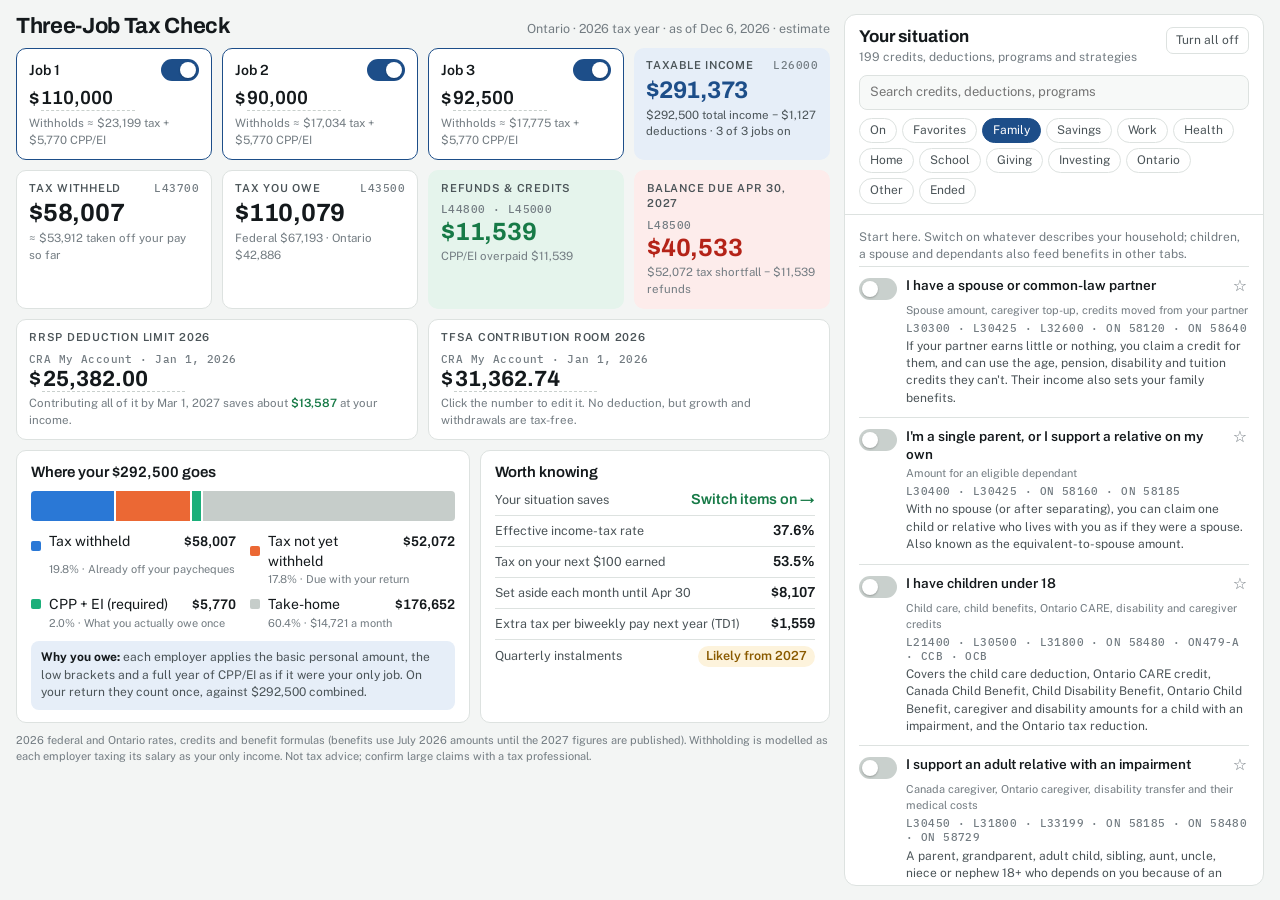
==== index.html @ d0458e24 "Add files via upload" ====
<!doctype html>
<html lang="en">
<head>
<meta charset="utf-8">
<meta name="viewport" content="width=device-width, initial-scale=1, viewport-fit=cover">
<meta name="description" content="Ontario 2026 tax estimator for people with more than one job: tax withheld, tax owed, refunds and about 200 tax-saving situations.">
<title>Three-Job Tax Check</title>
<link rel="preconnect" href="https://fonts.googleapis.com">
<link rel="preconnect" href="https://fonts.gstatic.com" crossorigin>
<link rel="stylesheet" href="https://fonts.googleapis.com/css2?family=Archivo:wght@500;600;700&family=Public+Sans:wght@400;500;600&family=IBM+Plex+Mono:wght@500&display=swap">
<style>
/* Layout: two panes on one screen — the tax console on the left, "Your situation" switches on the right (its list scrolls inside itself) */
:root{
  --bg:#f3f5f4; --surface:#ffffff; --sunk:#f7f9f8; --ink:#14191c; --ink-2:#4b5458; --ink-3:#737c82; --line:#dde2e0; --line-2:#c9d0cd;
  --accent:#1d4e89; --accent-soft:#e6eef8; --on-accent:#ffffff;
  --s1:#2a78d6; --s2:#eb6834; --s3:#1baf7a; --s4:#c6cdca;
  --due:#b42318; --due-soft:#fdeceb; --good:#177a47; --good-soft:#e5f4ec; --warn:#8a5a00; --warn-soft:#fdf3dc;
  --f-display:"Archivo","Helvetica Neue",Arial,sans-serif;
  --f-body:"Public Sans",system-ui,-apple-system,"Segoe UI",sans-serif;
  --f-mono:"IBM Plex Mono",ui-monospace,Menlo,monospace;
}
@media (prefers-color-scheme: dark){:root:not([data-theme="light"]){
  --bg:#101315; --surface:#181c1f; --sunk:#14181a; --ink:#edf1ef; --ink-2:#b3bbbe; --ink-3:#8a9397; --line:#2a3033; --line-2:#3a4145;
  --accent:#80b1ef; --accent-soft:#1a2a3d; --on-accent:#0d1a2a;
  --s1:#3987e5; --s2:#d95926; --s3:#199e70; --s4:#4b5357;
  --due:#ff8f85; --due-soft:#3a1a18; --good:#6cd39b; --good-soft:#14301f; --warn:#f0c060; --warn-soft:#352a12;
  color-scheme:dark}}
:root[data-theme="dark"]{
  --bg:#101315; --surface:#181c1f; --sunk:#14181a; --ink:#edf1ef; --ink-2:#b3bbbe; --ink-3:#8a9397; --line:#2a3033; --line-2:#3a4145;
  --accent:#80b1ef; --accent-soft:#1a2a3d; --on-accent:#0d1a2a;
  --s1:#3987e5; --s2:#d95926; --s3:#199e70; --s4:#4b5357;
  --due:#ff8f85; --due-soft:#3a1a18; --good:#6cd39b; --good-soft:#14301f; --warn:#f0c060; --warn-soft:#352a12;
  color-scheme:dark}

*{box-sizing:border-box}
html,body{height:100%}
body{margin:0;background:var(--bg);color:var(--ink);font:14px/1.45 var(--f-body);-webkit-font-smoothing:antialiased}
button,input,select{font:inherit;color:inherit}
.num{font-family:var(--f-display);font-variant-numeric:tabular-nums;letter-spacing:-.01em}
.line{font:500 10.5px/1 var(--f-mono);color:var(--ink-3);letter-spacing:.04em;white-space:nowrap}
.lbl{font-size:11px;font-weight:600;letter-spacing:.07em;text-transform:uppercase;color:var(--ink-2)}

.app{height:100%;max-width:1680px;margin:0 auto;padding:14px 16px;display:grid;grid-template-columns:minmax(0,1fr) minmax(360px,420px);gap:14px}
.dash{min-width:0;min-height:0;overflow:auto;display:flex;flex-direction:column;gap:10px;container-type:inline-size}

header{display:flex;align-items:baseline;justify-content:space-between;gap:12px;flex-wrap:wrap}
h1{font:700 22px/1.1 var(--f-display);margin:0;letter-spacing:-.015em;text-wrap:balance}
.sub{color:var(--ink-3);font-size:12.5px}

/* Jobs + total */
.jobs{display:grid;grid-template-columns:repeat(4,minmax(0,1fr));gap:10px}
.job{background:var(--surface);border:1px solid var(--line);border-radius:10px;padding:10px 12px;display:grid;grid-template-columns:1fr auto;gap:4px 8px;align-items:center;transition:opacity .15s,border-color .15s;min-width:0}
.job.on{border-color:var(--accent)}
.job:not(.on){opacity:.55}
.job .name{font-weight:600}
.sal{display:flex;align-items:center;gap:2px;font:600 19px/1 var(--f-display);font-variant-numeric:tabular-nums;min-width:0}
.sal input{background:transparent;border:0;border-bottom:1px dashed var(--line-2);width:100%;max-width:8.5ch;padding:2px 0;font:inherit;font-variant-numeric:tabular-nums}
.sal input:focus{outline:none;border-bottom-color:var(--accent)}
.job .wh{grid-column:1/-1;font-size:11.5px;color:var(--ink-3)}
.total{background:var(--accent-soft);border-radius:10px;padding:10px 12px;display:flex;flex-direction:column;gap:3px;min-width:0}
.total .top{display:flex;justify-content:space-between;gap:8px;align-items:baseline}
.total .v{font-size:24px;font-weight:700;line-height:1.1;color:var(--accent)}
.total .d{font-size:11.5px;color:var(--ink-2)}

.sw{position:relative;width:38px;height:22px;flex:none;display:inline-block}
.sw input{position:absolute;inset:0;opacity:0;margin:0;cursor:pointer;z-index:1;width:100%;height:100%}
.sw span{position:absolute;inset:0;border-radius:999px;background:var(--line-2);transition:background .15s}
.sw span::after{content:"";position:absolute;top:3px;left:3px;width:16px;height:16px;border-radius:50%;background:var(--surface);box-shadow:0 1px 2px rgba(0,0,0,.25);transition:transform .15s}
.sw input:checked+span{background:var(--accent)}
.sw input:checked+span::after{transform:translateX(16px)}
.sw input:focus-visible+span{outline:2px solid var(--accent);outline-offset:2px}

/* KPI tiles */
.kpis{display:grid;grid-template-columns:repeat(4,minmax(0,1fr));gap:10px}
.kpi{background:var(--surface);border:1px solid var(--line);border-radius:10px;padding:10px 12px;display:flex;flex-direction:column;gap:3px;min-width:0}
.kpi .top{display:flex;justify-content:space-between;gap:8px;align-items:baseline;flex-wrap:wrap}
.kpi .v{font-size:25px;font-weight:700;line-height:1.1}
.kpi .d{font-size:11.5px;color:var(--ink-3)}
.kpi .d b{color:var(--good);font-weight:600}
.kpi.due{background:var(--due-soft);border-color:transparent}
.kpi.due .v{color:var(--due)}
.kpi.ok{background:var(--good-soft);border-color:transparent}
.kpi.ok .v{color:var(--good)}

/* RRSP / TFSA room */
.rooms{display:grid;grid-template-columns:repeat(2,minmax(0,1fr));gap:10px}
.room{background:var(--surface);border:1px solid var(--line);border-radius:10px;padding:10px 12px;display:flex;flex-direction:column;gap:3px;min-width:0}
.room .top{display:flex;justify-content:space-between;gap:8px;align-items:baseline;flex-wrap:wrap}
.room .v{font-size:22px;font-weight:700;line-height:1.1}
.room .d{font-size:11.5px;color:var(--ink-3)}
.room .d b{color:var(--good);font-weight:600}
.room .d .warn{color:var(--warn);font-weight:600}
.inl{display:inline-flex;align-items:baseline;gap:1px;color:var(--ink);font-weight:600}
.inl input{width:9ch;background:transparent;border:0;border-bottom:1px dashed var(--line-2);padding:0 1px;font:inherit;font-variant-numeric:tabular-nums;color:var(--ink)}
.inl.big input{width:11ch;font-weight:700}
.inl input:focus{outline:none;border-bottom-color:var(--accent)}

/* Split bar + facts */
.bottom{display:grid;grid-template-columns:minmax(0,1.3fr) minmax(0,1fr);gap:10px}
.panel{background:var(--surface);border:1px solid var(--line);border-radius:10px;padding:12px 14px;min-width:0;display:flex;flex-direction:column;gap:10px}
.panel h2{margin:0;font:600 15px/1.2 var(--f-display)}
.bar{position:relative;display:flex;gap:2px;height:30px}
.seg{height:100%;min-width:0;transition:flex-grow .25s}
.seg:first-child{border-radius:4px 0 0 4px}.seg:last-child{border-radius:0 4px 4px 0}
.seg:only-child{border-radius:4px}
.tip{position:absolute;bottom:calc(100% + 6px);transform:translateX(-50%);background:var(--ink);color:var(--bg);font-size:12px;padding:5px 8px;border-radius:6px;white-space:nowrap;pointer-events:none;z-index:2}
.legend{display:grid;grid-template-columns:repeat(2,minmax(0,1fr));gap:6px 14px}
.lg{display:grid;grid-template-columns:10px 1fr auto;gap:1px 8px;align-items:baseline}
.lg i{width:10px;height:10px;border-radius:2px;align-self:center}
.lg b{font:600 14px var(--f-display);font-variant-numeric:tabular-nums}
.lg small{grid-column:2/-1;color:var(--ink-3);font-size:11px}
.why{margin:0;padding:8px 10px;background:var(--accent-soft);border-radius:8px;font-size:12px;color:var(--ink-2)}
.why strong{color:var(--ink)}
.facts{display:flex;flex-direction:column}
.fact{display:flex;justify-content:space-between;gap:12px;padding:6px 0;border-top:1px solid var(--line);align-items:baseline}
.fact:first-child{border-top:0;padding-top:0}
.fact span{color:var(--ink-2);font-size:12.5px}
.fact b{font:600 14.5px var(--f-display);font-variant-numeric:tabular-nums;white-space:nowrap}
.fact.hl b{color:var(--good)}
.pill{display:inline-block;font:600 11px/1 var(--f-body);padding:4px 8px;border-radius:999px;white-space:nowrap}
.pill.warn{background:var(--warn-soft);color:var(--warn)}
.pill.good{background:var(--good-soft);color:var(--good)}
.fine{color:var(--ink-3);font-size:11px;margin:0}

@container (max-width:760px){
  .jobs,.kpis{grid-template-columns:repeat(2,minmax(0,1fr))}
  .bottom,.rooms{grid-template-columns:minmax(0,1fr)}
}

/* ---------- Your situation pane ---------- */
.sv{min-width:0;min-height:0;background:var(--surface);border:1px solid var(--line);border-radius:12px;display:flex;flex-direction:column;overflow:hidden}
.sv-head{display:flex;justify-content:space-between;align-items:flex-start;gap:10px;padding:12px 14px 8px}
.sv-title h2{margin:0;font:700 17px/1.2 var(--f-display)}
.sv-sum{display:block;font-size:12px;color:var(--ink-3);margin-top:2px}
.sv-sum b{color:var(--good);font-weight:600}
.btn-ghost{background:transparent;border:1px solid var(--line);border-radius:7px;padding:4px 9px;font-size:12px;color:var(--ink-2);cursor:pointer}
.btn-ghost:hover{border-color:var(--line-2);color:var(--ink)}
.btn-ghost:focus-visible,.tab:focus-visible,.add:focus-visible,.rm:focus-visible{outline:2px solid var(--accent);outline-offset:2px}
.sv-search{padding:0 14px 8px}
.sv-search input{width:100%;background:var(--sunk);border:1px solid var(--line);border-radius:8px;padding:7px 10px;font-size:13px}
.sv-search input:focus{outline:none;border-color:var(--accent)}
.sv-tabs{display:flex;flex-wrap:wrap;gap:5px;padding:0 14px 10px;border-bottom:1px solid var(--line)}
.tab{border:1px solid var(--line);background:var(--surface);border-radius:999px;padding:3px 10px;font-size:12px;color:var(--ink-2);cursor:pointer;display:inline-flex;gap:5px;align-items:center}
.tab:hover{border-color:var(--line-2);color:var(--ink)}
.tab[aria-selected="true"]{background:var(--accent);border-color:var(--accent);color:var(--on-accent)}
.tab .c{font:600 10.5px/1 var(--f-body);background:var(--accent-soft);color:var(--accent);border-radius:999px;padding:2px 5px}
.tab[aria-selected="true"] .c{background:var(--on-accent);color:var(--accent)}
.sv-list{flex:1;min-height:0;overflow:auto;padding:4px 14px 14px;overscroll-behavior:contain}
.sv-note{font-size:12px;color:var(--ink-3);padding:10px 0 2px;margin:0}

.it{padding:10px 0;border-top:1px solid var(--line);display:flex;flex-direction:column;gap:3px}
.it:first-child{border-top:0}
.it-top{display:flex;align-items:flex-start;gap:9px}
.it-top .sw{margin-top:1px}
.it-q{flex:1;min-width:0;font-weight:600;font-size:13.5px;line-height:1.3;cursor:pointer}
.it.auto .it-q,.it.ended .it-q{cursor:default}
.badge{font:600 11.5px/1 var(--f-body);padding:4px 7px;border-radius:6px;white-space:nowrap;font-variant-numeric:tabular-nums;margin-top:1px}
.badge.save{background:var(--good-soft);color:var(--good)}
.badge.zero{background:var(--sunk);color:var(--ink-3);border:1px solid var(--line)}
.badge.cost{background:var(--due-soft);color:var(--due)}
.badge.info{background:var(--accent-soft);color:var(--accent)}
.badge.ended{background:var(--sunk);color:var(--ink-3)}
.it-meta{font-size:11px;color:var(--ink-3);padding-left:47px;display:flex;flex-wrap:wrap;gap:2px 8px}
.it-meta .cat{color:var(--accent);font-weight:600}
.it-meta .line{white-space:normal;line-height:1.35}
.it.auto .it-meta,.it.ended .it-meta,.it.auto .it-hint,.it.ended .it-hint{padding-left:0}
.it-hint{margin:0;font-size:12px;color:var(--ink-2);padding-left:47px;max-width:62ch}
.it-body{padding:6px 0 2px 47px;display:flex;flex-direction:column;gap:8px}
.it.on{background:linear-gradient(var(--accent-soft),var(--accent-soft)) left top/3px 100% no-repeat}
.fields{display:grid;grid-template-columns:repeat(2,minmax(0,1fr));gap:7px 10px}
.f{display:flex;flex-direction:column;gap:3px;min-width:0;font-size:11.5px;color:var(--ink-2)}
.f.wide,.f.chk{grid-column:1/-1}
.f input[type=text],.f select{width:100%;background:var(--sunk);border:1px solid var(--line);border-radius:6px;padding:5px 7px;font-size:13px;font-variant-numeric:tabular-nums}
.f input[type=text]:focus,.f select:focus{outline:none;border-color:var(--accent)}
.f .money{position:relative}
.f .money i{position:absolute;left:7px;top:50%;transform:translateY(-50%);font-style:normal;color:var(--ink-3);font-size:13px}
.f .money input{padding-left:17px}
.f.chk{flex-direction:row;align-items:flex-start;gap:7px;font-size:12px;color:var(--ink)}
.f.chk input{margin:2px 0 0;accent-color:var(--accent)}
.rowbox{border:1px solid var(--line);border-radius:8px;padding:8px 10px;display:flex;flex-direction:column;gap:7px;background:var(--sunk)}
.rowbox .rh{display:flex;justify-content:space-between;align-items:center;font-size:11.5px;font-weight:600;color:var(--ink-2)}
.rowbox .f input[type=text],.rowbox .f select{background:var(--surface)}
.rm{background:none;border:0;color:var(--ink-3);cursor:pointer;font-size:12px;padding:2px 4px;border-radius:4px}
.rm:hover{color:var(--due)}
.add{align-self:flex-start;background:none;border:1px dashed var(--line-2);border-radius:7px;padding:4px 10px;font-size:12px;color:var(--accent);cursor:pointer}
.says{margin:0;padding:0;list-style:none;display:flex;flex-direction:column;gap:3px}
.says li{font-size:12px;color:var(--ink-2);padding-left:12px;position:relative}
.says li::before{content:"";position:absolute;left:2px;top:.6em;width:4px;height:4px;border-radius:50%;background:var(--ink-3)}
.f.note{gap:4px}
.f.note textarea{width:100%;min-height:52px;resize:vertical;background:var(--surface);border:1px solid var(--line);border-radius:6px;padding:6px 8px;font:13px/1.4 var(--f-body);color:var(--ink)}
.f.note textarea:focus{outline:none;border-color:var(--accent)}
.f.note textarea::placeholder{color:var(--ink-3)}
.star{background:none;border:0;cursor:pointer;font-size:16px;line-height:1;color:var(--ink-3);padding:1px 2px;border-radius:4px;flex:none}
.star:hover{color:var(--warn)}
.star[aria-pressed="true"]{color:var(--warn)}
.star:focus-visible{outline:2px solid var(--accent);outline-offset:1px}
.has-note{color:var(--warn);font-weight:600}
.tiptext{margin:0;font-size:12.5px;color:var(--ink);background:var(--accent-soft);border-radius:8px;padding:8px 10px}

@media (max-width:1080px){
  html,body{height:auto}
  .app{height:auto;grid-template-columns:minmax(0,1fr)}
  .dash{overflow:visible}
  .sv-list{overflow:visible}
}
@media (max-width:560px){
  .app{padding:12px 16px}
  .jobs,.kpis{grid-template-columns:minmax(0,1fr)}
  .legend,.fields{grid-template-columns:minmax(0,1fr)}
  .kpi .v{font-size:22px}
  .it-meta,.it-hint,.it-body{padding-left:0}
}
@media (prefers-reduced-motion:reduce){*{transition:none!important}}

</style>
<style>[hidden]{display:none!important}</style>
</head>
<body>


<div class="app">
  <main class="dash" id="dash">
    <header>
      <h1>Three-Job Tax Check</h1>
      <div class="sub">Ontario · 2026 tax year · <span id="asof"></span> · estimate</div>
    </header>

    <section class="jobs" id="jobs" aria-label="Jobs"></section>

    <section class="kpis">
      <div class="kpi">
        <div class="top"><span class="lbl">Tax withheld</span><span class="line">L43700</span></div>
        <div class="v num" id="kWith"></div>
        <div class="d" id="kWithD"></div>
      </div>
      <div class="kpi">
        <div class="top"><span class="lbl">Tax you owe</span><span class="line">L43500</span></div>
        <div class="v num" id="kOwe"></div>
        <div class="d" id="kOweD"></div>
      </div>
      <div class="kpi" id="kRefBox">
        <div class="top"><span class="lbl">Refunds &amp; credits</span><span class="line">L44800 · L45000</span></div>
        <div class="v num" id="kRef"></div>
        <div class="d" id="kRefD"></div>
      </div>
      <div class="kpi due" id="kDueBox">
        <div class="top"><span class="lbl" id="kDueL">Balance due Apr 30, 2027</span><span class="line">L48500</span></div>
        <div class="v num" id="kDue"></div>
        <div class="d" id="kDueD"></div>
      </div>
    </section>

    <section class="rooms" aria-label="Registered account room">
      <div class="room">
        <div class="top"><span class="lbl">RRSP deduction limit 2026</span><span class="line">CRA My Account · Jan 1, 2026</span></div>
        <div class="v num"><span class="inl big">$<input id="rrspRoom" inputmode="decimal" aria-label="RRSP deduction limit for 2026" title="Click to edit"></span></div>
        <div class="d" id="rrspSave"></div>
      </div>
      <div class="room">
        <div class="top"><span class="lbl">TFSA contribution room 2026</span><span class="line">CRA My Account · Jan 1, 2026</span></div>
        <div class="v num"><span class="inl big">$<input id="tfsaRoom" inputmode="decimal" aria-label="TFSA contribution room for 2026" title="Click to edit"></span></div>
        <div class="d">Click the number to edit it. No deduction, but growth and withdrawals are tax-free.</div>
      </div>
    </section>

    <section class="bottom">
      <div class="panel">
        <h2 id="barTitle"></h2>
        <div class="bar" id="bar" role="img"></div>
        <div class="legend" id="legend"></div>
        <p class="why" id="why"></p>
      </div>
      <div class="panel">
        <h2>Worth knowing</h2>
        <div class="facts" id="facts"></div>
      </div>
    </section>

    <p class="fine">2026 federal and Ontario rates, credits and benefit formulas (benefits use July 2026 amounts until the 2027 figures are published). Withholding is modelled as each employer taxing its salary as your only income. Not tax advice; confirm large claims with a tax professional.</p>
  </main>

  <aside class="sv" aria-label="Your situation">
    <div class="sv-head">
      <div class="sv-title">
        <h2>Your situation</h2>
        <span class="sv-sum" id="svSum"></span>
      </div>
      <button type="button" class="btn-ghost" id="svReset" title="Switches every option off. Your entries, notes and favorites are kept.">Turn all off</button>
    </div>
    <div class="sv-search">
      <input type="search" id="svSearch" placeholder="Search credits, deductions, programs" aria-label="Search tax savers" autocomplete="off">
    </div>
    <nav class="sv-tabs" id="svTabs" role="tablist" aria-label="Categories"></nav>
    <div class="sv-list" id="svList"></div>
  </aside>
</div>

<script>
// ===== 2026 federal + Ontario personal tax engine =====
// Pure functions, no DOM. Items (see items/*.js) plug in through five phases:
//   prof(v,C,X) household facts (always runs)   inc(v,C,X) extra income (always runs)
//   ded(v,C,X)  deductions                        cr(v,C,X)  credits, benefits (needs X.ni)
//   post(v,C,X) anything that needs final credit totals (X.R)
// When an item is "skipped" (to measure its saving), only prof and inc run for it.

const P = {
  fed: {
    b: [[58523, .14], [117045, .205], [181440, .26], [258482, .29], [Infinity, .33]],
    rate: .14, bpaMax: 16452, bpaMin: 14829, bpaLo: 181440, bpaHi: 258482, cea: 1501,
    medCap: 2890, topThr: 258482, topupThr: 8193.22,
    caregiverTopup: 2740, caregiverMax: 8773, caregiverBase: 29374,
    disability: 10341, disSupp: 6032, disSuppThr: 3533,
    age: 9208, ageThr: 46432, pension: 2000, adoption: 19972, tuitionTransfer: 5000
  },
  on: {
    b: [[53891, .0505], [107785, .0915], [150000, .1116], [220000, .1216], [Infinity, .1316]],
    rate: .0505, bpa: 12989, s1: 5818, s2: 7446, medCap: 2940, otherDepMedCap: 15846,
    spouseBase: 12132, spouseMax: 11029, caregiverBase: 27066, caregiverMax: 6122,
    disability: 10494, disSupp: 6121, disSuppThr: 3585,
    age: 6342, ageThr: 47210, pension: 1796, adoption: 15846,
    redBasic: 300, redDep: 554, liftMax: 875, liftRate: .0505, liftInd: 32500, liftFam: 65000
  },
  cpp: { ympe: 74600, yampe: 85000, ex: 3500, r: .0595, r2: .04 },
  ei: { mie: 68900, r: .0163 },
  div: { eligGross: 1.38, nonGross: 1.15, fedElig: .150198, fedNon: .090301, onElig: .10, onNon: .029863 }
};

const ITEMS = [];
const SKIPPED = [];   // [researchId, reason] for research items folded into another item
const CATS = ["family", "savings", "work", "health", "home", "learning", "giving", "investing", "ontario", "other", "ended"];

const pos = x => x > 0 ? x : 0;
const clamp = (x, lo, hi) => Math.min(hi, Math.max(lo, x));
const num = x => { const n = +x; return isFinite(n) ? n : 0; };
const fmt = n => (n < 0 ? "−" : "") + "$" + Math.round(Math.abs(n)).toLocaleString("en-CA");

function brk(x, b) { let t = 0, p = 0; for (const [c, r] of b) { if (x <= p) break; t += (Math.min(x, c) - p) * r; p = c; } return t; }
function rateAt(x, b) { for (const [c, r] of b) if (x < c) return r; return b[b.length - 1][1]; }
P.fedBpa = ni => ni <= P.fed.bpaLo ? P.fed.bpaMax : ni >= P.fed.bpaHi ? P.fed.bpaMin
  : P.fed.bpaMax - (P.fed.bpaMax - P.fed.bpaMin) * (ni - P.fed.bpaLo) / (P.fed.bpaHi - P.fed.bpaLo);

// Employee CPP / CPP2 / EI on one employment income
function contrib(i) {
  const base = Math.min(pos(i - P.cpp.ex), P.cpp.ympe - P.cpp.ex);
  const cpp = base * P.cpp.r, cpp2 = pos(Math.min(i, P.cpp.yampe) - P.cpp.ympe) * P.cpp.r2, ei = Math.min(pos(i), P.ei.mie) * P.ei.r;
  return { cppBase: base * .0495, cppEnh: base * .01, cpp, cpp2, ei, total: cpp + cpp2 + ei };
}

function ohp(x) {
  if (x <= 20000) return 0; if (x <= 36000) return Math.min(300, .06 * (x - 20000));
  if (x <= 48000) return Math.min(450, 300 + .06 * (x - 36000));
  if (x <= 72000) return Math.min(600, 450 + .25 * (x - 48000));
  if (x <= 200000) return Math.min(750, 600 + .25 * (x - 72000));
  return Math.min(900, 750 + .25 * (x - 200000));
}
function polFed(c) { c = pos(c); return Math.min(650, .75 * Math.min(c, 400) + .5 * Math.min(pos(c - 400), 350) + Math.min(pos(c - 750), 525) / 3); }
function polOn(c) { c = pos(c); return Math.min(1698.08, .75 * Math.min(c, 509.42) + .5 * Math.min(pos(c - 509.42), 1188.66) + .3333 * Math.min(pos(c - 1698.08), 2165.25)); }

function newClaims() {
  return {
    income: 0, earnedExtra: 0, eligDiv: 0, nonEligDiv: 0, tcg: 0,   // extra income (tcg = taxable half of gains)
    ded: 0, dedTI: 0, capLoss: 0,                                    // deductions
    fed: 0, on: 0,                                                   // credit AMOUNTS (x14% / x5.05%)
    fedMed: 0, onMed: 0, fedMedOther: 0, onMedOther: 0,              // medical (engine applies threshold to fedMed/onMed)
    gifts: 0, giftsFull: 0, fedPol: 0, onPol: 0,                     // donations, political contributions
    fedCr: 0, onCr: 0, onCrPost: 0,                                  // direct non-refundable credit dollars
    fedRef: 0, onRef: 0, ben: 0,                                     // refundable credits, benefits (dollars)
    redDeps: 0, childCare: 0, disSupports: 0, workDed: 0             // shared facts other items read
  };
}

// Tax for a person with only employment income and no claims (spouse comparisons, withholding)
function simpleTax(emp) { return compute(emp, [], null).total; }
// Combined marginal rate on the next dollar of taxable income (bracket rates, Ontario surtax tiers)
function margAt(ti, credits) {
  const c = contrib(ti);
  const basicOn = brk(ti, P.on.b) - P.on.rate * (credits != null ? credits : P.on.bpa + c.cppBase + c.ei);
  const m = basicOn > P.on.s2 ? 1.56 : basicOn > P.on.s1 ? 1.2 : 1;
  return rateAt(ti, P.fed.b) + rateAt(ti, P.on.b) * m;
}

/**
 * emp: employment income; list: [{def, v}] active items (auto items included);
 * skip: null | id | (id => boolean) — claims of skipped items are left out.
 */
function compute(emp, list, skip) {
  const skipped = typeof skip === "function" ? skip : (id => id === skip);
  const X = { emp, hh: { spouse: null, kids: [], deps: [], single: false }, says: {}, cur: null, P };
  X.say = t => { (X.says[X.cur] = X.says[X.cur] || []).push(t); };
  const C = newClaims();
  const run = (ph, all) => { for (const a of list) { const f = a.def[ph]; if (!f || (!all && skipped(a.def.id))) continue; X.cur = a.def.id; f(a.v, C, X); } X.cur = null; };

  const c = contrib(emp);
  X.cppEi = c;
  run("prof", true);
  run("inc", true);
  X.earned = emp + C.earnedExtra;
  X.preNI = pos(emp + C.income + C.eligDiv * P.div.eligGross + C.nonEligDiv * P.div.nonGross + C.tcg - c.cppEnh - c.cpp2);
  run("ded", false);

  const grossDiv = C.eligDiv * P.div.eligGross + C.nonEligDiv * P.div.nonGross;
  const totalInc = emp + C.income + grossDiv + C.tcg;
  const ni = pos(totalInc - c.cppEnh - c.cpp2 - C.ded);
  const capLoss = Math.min(C.capLoss, C.tcg);
  const ti = pos(ni - C.dedTI - capLoss);
  const spouseNI = X.hh.spouse ? num(X.hh.spouse.ni) + num(X.hh.spouse.niAdj) : 0;
  Object.assign(X, { totalInc, ni, ti, spouseNI, afni: ni + spouseNI, marg: margAt(ti) });
  run("cr", false);

  // ---- Federal (T1 / Schedule 1) ----
  const bpa = P.fedBpa(ni);
  const fedMedNet = pos(C.fedMed - Math.min(P.fed.medCap, .03 * ni)) + C.fedMedOther;
  const amt33500 = bpa + c.cppBase + c.ei + Math.min(P.fed.cea, emp) + C.fed + fedMedNet;
  const cr33800 = P.fed.rate * amt33500;
  const gifts = Math.min(C.gifts, .75 * ni) + C.giftsFull;
  const g1 = Math.min(gifts, 200), rest = gifts - g1, top = Math.min(rest, pos(ti - P.fed.topThr));
  const donFed = .14 * g1 + .33 * top + .29 * (rest - top);
  const topup = pos(cr33800 + .14 * g1 - P.fed.topupThr) / 14;
  const basicFed = brk(ti, P.fed.b);
  const divFed = C.eligDiv * P.div.eligGross * P.div.fedElig + C.nonEligDiv * P.div.nonGross * P.div.fedNon;
  const fedA = pos(basicFed - cr33800 - donFed - topup - divFed - C.fedCr);
  const fedPolCr = Math.min(fedA, polFed(C.fedPol));
  const fedTax = fedA - fedPolCr;

  // ---- Ontario (ON428) ----
  const onMedNet = pos(C.onMed - Math.min(P.on.medCap, .03 * ni)) + C.onMedOther;
  const onAmt = P.on.bpa + c.cppBase + c.ei + C.on + onMedNet;
  const donOn = .0505 * g1 + .1116 * rest;
  const basicOn = pos(brk(ti, P.on.b) - P.on.rate * onAmt - donOn - C.onCr);
  const surtax = .2 * pos(basicOn - P.on.s1) + .36 * pos(basicOn - P.on.s2);
  const divOn = C.eligDiv * P.div.eligGross * P.div.onElig + C.nonEligDiv * P.div.nonGross * P.div.onNon;
  const l73 = pos(basicOn + surtax - divOn);
  const redTotal = P.on.redBasic + P.on.redDep * C.redDeps;
  const onRed = Math.min(l73, pos(2 * redTotal - l73));
  const afterRed = pos(l73 - onRed - C.onCrPost);
  const liftFull = pos(Math.min(P.on.liftMax, P.on.liftRate * emp) - .05 * Math.max(0, ni - P.on.liftInd, X.afni - P.on.liftFam));
  const lift = Math.min(afterRed, liftFull);
  const onHP = ohp(ti);
  const onTax = afterRed - lift + onHP;

  const R = {
    emp, totalInc, ni, ti, bpa, fedTax, onTax, total: fedTax + onTax, basicFed, basicOn, surtax, onHP, onRed, lift, topup,
    donFed, donOn, fedMedNet, onMedNet, fedPolCr, gifts, cppEi: c, afni: X.afni,
    cash: emp + C.income + C.eligDiv + C.nonEligDiv + 2 * C.tcg
  };
  X.R = R; X.C = C;
  run("post", false);
  R.ref = C.fedRef + C.onRef; R.ben = C.ben;
  R.net = R.total - R.ref - R.ben;
  R.says = X.says; R.hh = X.hh; R.C = C;
  return R;
}

if (typeof module !== "undefined") module.exports = { ITEMS, SKIPPED, CATS, P, pos, clamp, num, fmt, brk, rateAt, contrib, ohp, polFed, polOn, compute, simpleTax, margAt, newClaims };

// ---- items/core.js ----
// Core household items: family, medical, disability, retirement savings, giving, and automatic credits.
// Reference implementation for the item API (see API.md).

ITEMS.push(
// ---------------- FAMILY ----------------
{
  id: "spouse", cat: "family", kind: "calc",
  q: "I have a spouse or common-law partner",
  name: "Spouse amount, caregiver top-up, credits moved from your partner",
  lines: "L30300 · L30425 · L32600 · ON 58120 · ON 58640",
  hint: "If your partner earns little or nothing, you claim a credit for them, and can use the age, pension, disability and tuition credits they can't. Their income also sets your family benefits.",
  tags: "married sole breadwinner husband wife partner common-law caregiver transfer schedule 2",
  fields: [
    { k: "ni", label: "Partner's 2026 net income", type: "money", def: 0 },
    { k: "infirm", label: "Partner depends on me because of an impairment", type: "bool", def: false },
    { k: "dtc", label: "Partner is approved for the disability tax credit", type: "bool", def: false },
    { k: "age65", label: "Partner is 65 or older", type: "bool", def: false },
    { k: "pension", label: "Partner's eligible pension income", type: "money", def: 0, show: v => v.age65 },
    { k: "tuition", label: "Partner's 2026 tuition they can't use", type: "money", def: 0 },
    { k: "sep", label: "We separated in 2026", type: "bool", def: false }
  ],
  prof(v, C, X) { X.hh.spouse = { ni: num(v.ni), niAdj: 0, infirm: !!v.infirm, dtc: !!v.dtc, age65: !!v.age65 }; },
  cr(v, C, X) {
    const sni = X.spouseNI;
    const a303 = pos(P.fedBpa(X.ni) + (v.infirm ? P.fed.caregiverTopup : 0) - sni);
    const a30425 = v.infirm ? pos(Math.min(P.fed.caregiverMax, P.fed.caregiverBase - sni) - a303) : 0;
    const aOn = pos(Math.min(P.on.spouseMax, P.on.spouseBase - sni));
    // Schedule 2 / ON(S2): partner's unused credits. Assumes their own income, other than pension
    // (and pension split to them), is employment income for CPP, EI and the Canada employment amount.
    const sEmp = pos(num(v.ni) - (v.age65 ? num(v.pension) : 0));
    const sc = contrib(sEmp);
    let tF = 0, tO = 0;
    if (v.age65) { tF += pos(P.fed.age - .15 * pos(sni - P.fed.ageThr)); tO += pos(P.on.age - .15 * pos(sni - P.on.ageThr)); }
    if (v.age65 && num(v.pension)) { tF += Math.min(P.fed.pension, num(v.pension)); tO += Math.min(P.on.pension, num(v.pension)); }
    if (v.dtc) { tF += P.fed.disability; tO += P.on.disability; }
    tF += Math.min(P.fed.tuitionTransfer, num(v.tuition));
    const testF = sni <= 58523 ? sni : brk(sni, P.fed.b) / .14;
    const usedF = pos(testF - (P.fedBpa(sni) + sc.cppBase + sc.ei + Math.min(P.fed.cea, sEmp)));
    const testO = sni <= 53891 ? sni : brk(sni, P.on.b) / .0505;
    const usedO = pos(testO - (P.on.bpa + sc.cppBase + sc.ei));
    const t326 = pos(tF - usedF), t586 = pos(tO - usedO);
    C.fed += a303 + a30425 + t326; C.on += aOn + t586;
    if (v.dtc && t586 > 0 && X.ni >= sni) C.redDeps += 1;
    X.say(`Spouse amount: ${fmt(a303 + a30425)} federal, ${fmt(aOn)} Ontario`);
    if (t326 || t586) X.say(`Credits moved from your partner: ${fmt(t326)} federal, ${fmt(t586)} Ontario`);
    if (!a303 && !aOn) X.say("Your partner's income is too high for the spouse amount. It still counts for family benefits.");
    if (v.sep) X.say("In the year you separate, claim either this or the spousal support deduction, not both.");
  }
},
{
  id: "eligible_dependant", cat: "family", kind: "calc",
  q: "I'm a single parent, or I support a relative on my own",
  name: "Amount for an eligible dependant",
  lines: "L30400 · L30425 · ON 58160 · ON 58185",
  hint: "With no spouse (or after separating), you can claim one child or relative who lives with you as if they were a spouse. Also known as the equivalent-to-spouse amount.",
  tags: "single parent divorced separated widowed equivalent to spouse dependant",
  fields: [
    { k: "ni", label: "Dependant's 2026 net income", type: "money", def: 0 },
    { k: "who", label: "Who is it?", type: "select", def: "child", opts: [["child", "My child under 18"], ["parent", "My parent or grandparent"], ["adult", "Adult child, sibling or other relative 18+"]] },
    { k: "infirm", label: "They depend on me because of an impairment", type: "bool", def: false },
    { k: "support", label: "I have to pay child support for this child", type: "bool", def: false }
  ],
  prof(v, C, X) { if (!X.hh.spouse) X.hh.single = true; },
  cr(v, C, X) {
    if (X.hh.spouse) return X.say("Not available while you claim a spouse or partner.");
    if (v.support) return X.say("Not available for a child you have to pay support for, unless both parents pay support and agree who claims.");
    // A parent or grandparent qualifies at any age; any other relative 18+ only with an impairment.
    if (v.who === "adult" && !v.infirm) return X.say("An adult child, sibling or other relative 18 or older qualifies only if they depend on you because of an impairment.");
    const dni = num(v.ni), adultInfirm = v.infirm && v.who !== "child";
    const a304 = pos(P.fedBpa(X.ni) + (adultInfirm ? P.fed.caregiverTopup : 0) - dni);
    const a30425 = adultInfirm ? pos(Math.min(P.fed.caregiverMax, P.fed.caregiverBase - dni) - a304) : 0;
    const aOn = pos(Math.min(P.on.spouseMax, P.on.spouseBase - dni));
    const cgOn = adultInfirm ? pos(Math.min(P.on.caregiverMax, P.on.caregiverBase - dni) - aOn) : 0;
    C.fed += a304 + a30425; C.on += aOn + cgOn;
    if (v.infirm) C.redDeps += 1;
    X.say(`Claimed: ${fmt(a304 + a30425)} federal, ${fmt(aOn + cgOn)} Ontario`);
    if (v.infirm && v.who === "child") X.say("For your own child under 18 with an impairment, the extra caregiver amount is claimed under Children.");
  }
},
{
  id: "children", cat: "family", kind: "calc",
  q: "I have children under 18",
  name: "Child care, child benefits, Ontario CARE, disability and caregiver credits",
  lines: "L21400 · L30500 · L31800 · ON 58480 · ON479-A · CCB · OCB",
  hint: "Covers the child care deduction, Ontario CARE credit, Canada Child Benefit, Child Disability Benefit, Ontario Child Benefit, caregiver and disability amounts for a child with an impairment, and the Ontario tax reduction.",
  tags: "kids daycare nanny camp ccb canada child benefit ontario child benefit ocb care credit cdb caregiver infirm child t778",
  rows: { label: "Child", add: "Add a child", max: 10, fields: [
    { k: "age", label: "Age on Dec 31, 2026", type: "int", def: 4, min: 0, max: 17 },
    { k: "care", label: "Child care paid in 2026 (daycare, nanny, day camps)", type: "money", def: 0 },
    { k: "dtc", label: "Approved for the disability tax credit", type: "bool", def: false }
  ] },
  fields: [
    { k: "shared", label: "Shared custody (about 50/50)", type: "bool", def: false },
    { k: "weeks", label: "Weeks my lower-income partner was in full-time school, hospital or couldn't care for the kids", type: "int", def: 0, min: 0, max: 52, show: (v, R) => !!(R && R.hh && R.hh.spouse) }
  ],
  prof(v, C, X) { X.hh.kids = (v.rows || []).map(r => ({ age: clamp(num(r.age), 0, 17), care: num(r.care), dtc: !!r.dtc })); X.hh.shared = !!v.shared; },
  ded(v, C, X) {
    const kids = X.hh.kids;
    const limit = kids.reduce((s, k) => s + (k.dtc ? 11000 : k.age <= 6 ? 8000 : k.age <= 16 ? 5000 : 0), 0);
    const paid = kids.reduce((s, k) => s + k.care, 0);
    if (!paid) return;
    const line7 = Math.min(limit, paid, 2 / 3 * X.earned);
    let d = line7;
    const sp = X.hh.spouse;
    if (sp && num(sp.ni) + num(sp.niAdj) < X.preNI) {
      d = Math.min(line7, limit * .025 * clamp(num(v.weeks), 0, 52));
      if (line7 > d) X.say(`Your partner has the lower income, so they claim ${fmt(line7 - d)} of child care on their return.`);
    }
    C.ded += d; C.childCare += d;
    if (d) X.say(`Child care deduction: ${fmt(d)} (limit ${fmt(limit)})`);
  },
  cr(v, C, X) {
    const kids = X.hh.kids, n = kids.length;
    if (!n) return;
    const higher = !X.hh.spouse || X.ni >= X.spouseNI;
    let fedA = 0, onA = 0, imp = 0;
    for (const k of kids) if (k.dtc) {
      imp++;
      fedA += P.fed.caregiverTopup + P.fed.disability + pos(P.fed.disSupp - pos(k.care - P.fed.disSuppThr));
      onA += P.on.disability + pos(P.on.disSupp - pos(k.care - P.on.disSuppThr));
    }
    C.fed += fedA; C.on += onA;
    if (higher) C.redDeps += n + imp;
    if (imp) X.say(`Caregiver and disability amounts for ${imp} child${imp > 1 ? "ren" : ""}: ${fmt(fedA)} federal, ${fmt(onA)} Ontario`);
    // Ontario CARE (refundable): rate on family adjusted income, applied to your line 21400
    if (C.childCare) {
      const fai = X.ni + C.childCare + X.spouseNI;
      const rate = fai <= 20000 ? .75 : fai <= 40000 ? .75 - .02 * Math.ceil((fai - 20000) / 2500)
        : fai <= 60000 ? .59 - .02 * Math.ceil((fai - 40000) / 5000) : fai <= 150000 ? Math.max(.01, .51 - .02 * Math.ceil((fai - 60000) / 3600)) : 0;
      const care = rate * C.childCare;
      C.onRef += care;
      X.say(care ? `Ontario CARE credit: ${fmt(care)}` : "Ontario CARE credit: $0 (family income over $150,000)");
    }
    // Benefits paid July 2027 to June 2028 from 2026 family net income; ages taken one year on
    const A = X.afni, elig = kids.filter(k => k.age + 1 < 18), m = elig.length;
    if (!m) return;
    const n6 = elig.filter(k => k.age + 1 < 6).length, i = Math.min(m, 4) - 1;
    const r1 = [.07, .135, .19, .23][i], b2 = [3123, 6022, 8476, 10260][i], r2 = [.032, .057, .08, .095][i];
    const red = A <= 38237 ? 0 : A <= 82847 ? r1 * (A - 38237) : b2 + r2 * (A - 82847);
    const share = v.shared ? .5 : 1;
    const ccb = pos(8157 * n6 + 6883 * (m - n6) - red) * share;
    const nd = elig.filter(k => k.dtc).length;
    const cdb = nd ? pos(3480 * nd - (nd > 1 ? .057 : .032) * pos(A - 82847)) * share : 0;
    const ocb = pos(1760 * m - .08 * pos(A - 26865)) * share;
    C.ben += ccb + cdb + ocb;
    X.say(`Canada Child Benefit ${fmt(ccb)}${nd ? ", Child Disability Benefit " + fmt(cdb) : ""}, Ontario Child Benefit ${fmt(ocb)} a year, paid July 2027 to June 2028`);
  }
},
{
  id: "adult_dependants", cat: "family", kind: "calc",
  q: "I support an adult relative with an impairment",
  name: "Canada caregiver, Ontario caregiver, disability transfer and their medical costs",
  lines: "L30450 · L31800 · L33199 · ON 58185 · ON 58480 · ON 58729",
  hint: "A parent, grandparent, adult child, sibling, aunt, uncle, niece or nephew 18+ who depends on you because of an impairment. Don't add someone you already claim as your eligible dependant. A parent without an impairment no longer qualifies.",
  tags: "elderly parent grandparent caregiver infirm dependant disabled adult child",
  rows: { label: "Dependant", add: "Add a dependant", max: 6, fields: [
    { k: "ni", label: "Their 2026 net income", type: "money", def: 12000 },
    { k: "dtc", label: "Approved for the disability tax credit", type: "bool", def: false },
    { k: "med", label: "Medical expenses I paid for them", type: "money", def: 0 },
    { k: "share", label: "My share of the claim (%)", type: "pct", def: 100 }
  ] },
  cr(v, C, X) {
    let f1 = 0, o1 = 0, n = 0;
    for (const r of v.rows || []) {
      const dni = num(r.ni), sh = clamp(num(r.share), 0, 100) / 100;
      const cg = Math.min(P.fed.caregiverMax, pos(P.fed.caregiverBase - dni)) * sh;
      const cgOn = Math.min(P.on.caregiverMax, pos(P.on.caregiverBase - dni)) * sh;
      let dF = 0, dO = 0;
      if (r.dtc) {
        dF = Math.min(P.fed.disability, pos(P.fed.disability + P.fed.bpaMax - dni)) * sh;
        dO = Math.min(P.on.disability, pos(P.on.disability + P.on.bpa - dni)) * sh;
      }
      C.fed += cg + dF; C.on += cgOn + dO; f1 += cg + dF; o1 += cgOn + dO;
      if (cgOn > 0 || dO > 0) n++;   // Ontario tax reduction counts dependants claimed on 58185 or 58480
      const med = num(r.med);
      if (med) { C.fedMedOther += pos(med - Math.min(P.fed.medCap, .03 * dni)); C.onMedOther += Math.min(P.on.otherDepMedCap, pos(med - Math.min(P.on.medCap, .03 * dni))); }
    }
    if (!X.hh.spouse || X.ni >= X.spouseNI) C.redDeps += n;
    X.say(`Caregiver and disability amounts: ${fmt(f1)} federal, ${fmt(o1)} Ontario`);
  }
},
{
  id: "adoption", cat: "family", kind: "calc",
  q: "I adopted a child (adoption finalized in 2026)",
  name: "Adoption expenses", lines: "L31300 · ON 58330",
  hint: "Agency, legal, travel and immigration costs for adopting a child under 18. Adoptive parents share one maximum per child: $19,972 federal, $15,846 Ontario.",
  tags: "adopt adoption",
  fields: [
    { k: "exp", label: "Eligible adoption expenses", type: "money", def: 20000 },
    { k: "reimb", label: "Reimbursements or grants", type: "money", def: 0 },
    { k: "share", label: "My share (%)", type: "pct", def: 100 }
  ],
  cr(v, C, X) {
    const e = pos(num(v.exp) - num(v.reimb)), sh = clamp(num(v.share), 0, 100) / 100;
    C.fed += Math.min(P.fed.adoption, e) * sh; C.on += Math.min(P.on.adoption, e) * sh;
  }
},
{
  id: "support_paid", cat: "family", kind: "calc",
  q: "I pay spousal support to a former partner",
  name: "Support payments deduction", lines: "L21999 · L22000",
  hint: "Periodic spousal support under a written agreement or court order is deductible. Child support under agreements made after April 1997 is not. Payments count toward child support first.",
  tags: "divorce separation alimony spousal support child support",
  fields: [
    { k: "total", label: "Total support paid in 2026", type: "money", def: 24000 },
    { k: "child", label: "Part that is child support", type: "money", def: 0 }
  ],
  ded(v, C, X) { const d = pos(num(v.total) - num(v.child)); C.ded += d; X.say(`Deductible spousal support: ${fmt(d)}`); }
},
{
  id: "support_legal", cat: "family", kind: "calc",
  q: "I paid legal fees to get or enforce support I receive",
  name: "Legal fees for support (recipient)", lines: "L23200",
  hint: "Fees to collect late support, establish support, or increase it are deductible for the person receiving support. The payer's legal fees are not.",
  tags: "legal fees lawyer support enforcement",
  fields: [
    { k: "fees", label: "Legal fees paid", type: "money", def: 5000 },
    { k: "reimb", label: "Amounts awarded back to me", type: "money", def: 0 }
  ],
  ded(v, C, X) { C.ded += pos(num(v.fees) - num(v.reimb)); }
},
{
  id: "tuition_from_child", cat: "family", kind: "calc",
  q: "My child or grandchild in college or university can transfer tuition to me",
  name: "Tuition transferred from a student", lines: "L32400",
  hint: "A student can transfer up to $5,000 of this year's tuition they don't need to a parent or grandparent. Carried-forward amounts can't be transferred. Federal only.",
  tags: "tuition transfer student university college t2202 schedule 11",
  rows: { label: "Student", add: "Add a student", max: 6, fields: [
    { k: "tuition", label: "Student's 2026 tuition (T2202)", type: "money", def: 8000 },
    { k: "ti", label: "Student's 2026 taxable income", type: "money", def: 6000 },
    { k: "cf", label: "Tuition they carried forward from earlier years", type: "money", def: 0 }
  ] },
  cr(v, C, X) {
    let tot = 0;
    for (const r of v.rows || []) {
      const ti = num(r.ti), sc = contrib(ti);
      // Schedule 11: taxable income, or federal tax / 14% once it passes the first bracket ($58,523)
      const test = ti <= P.fed.b[0][0] ? ti : brk(ti, P.fed.b) / P.fed.rate;
      const room = pos(test - (P.fedBpa(ti) + sc.cppBase + sc.ei + Math.min(P.fed.cea, ti)));
      const used = Math.min(num(r.tuition), pos(room - Math.min(num(r.cf), room)));
      tot += pos(Math.min(P.fed.tuitionTransfer, num(r.tuition)) - used);
    }
    C.fed += tot; X.say(`Tuition transferred to you: ${fmt(tot)}`);
  }
},
{
  id: "pension_split", cat: "family", kind: "calc",
  q: "I want to split my pension income with my spouse",
  name: "Pension income splitting", lines: "T1032 · L21000",
  hint: "Up to half of your eligible pension income can be reported by your spouse. Needs Pension income (Savings) turned on and a spouse. Your spouse's tax goes up by less than yours goes down when they're in a lower bracket.",
  tags: "pension split t1032 retirement spouse",
  fields: [{ k: "amt", label: "Amount to move to my spouse", type: "money", def: 10000 }],
  ded(v, C, X) {
    const pen = num(X.hh.pension);
    if (!X.hh.spouse) return X.say("Turn on the spouse item first.");
    if (!pen) return X.say("Turn on Pension income under Savings first.");
    const s = Math.min(num(v.amt), .5 * pen);
    C.ded += s; X.hh.spouse.niAdj += s;
    // Partner's tax before and after: split pension is not employment income (no CPP/EI change),
    // and it earns them the pension amount ($2,000 federal, $1,796 Ontario).
    const sni = num(X.hh.spouse.ni), sc = contrib(sni), cea = Math.min(P.fed.cea, sni);
    const spTax = (ni, pen) => {
      const fed = pos(brk(ni, P.fed.b) - P.fed.rate * (P.fedBpa(ni) + sc.cppBase + sc.ei + cea + Math.min(P.fed.pension, pen)));
      const b = pos(brk(ni, P.on.b) - P.on.rate * (P.on.bpa + sc.cppBase + sc.ei + Math.min(P.on.pension, pen)));
      const l73 = b + .2 * pos(b - P.on.s1) + .36 * pos(b - P.on.s2);
      return fed + l73 - Math.min(l73, pos(2 * P.on.redBasic - l73)) + ohp(ni);
    };
    const up = spTax(sni + s, s) - spTax(sni, 0);
    X.say(`Moves ${fmt(s)} to your spouse. Their tax rises by about ${fmt(up)}; the saving shown is on your return only, so subtract that for the family result.`);
  }
},

// ---------------- HEALTH ----------------
{
  id: "medical", cat: "health", kind: "calc",
  q: "My family paid medical, dental or vision costs",
  name: "Medical expenses (you, your partner, children under 18)", lines: "L33099 · ON 58689",
  hint: "Prescriptions, dental, glasses, therapy, fertility treatment, travel for care, and premiums you pay for private health or dental plans. Only the part above 3% of net income (at most $2,890 federal, $2,940 Ontario) counts. Use any 12-month period ending in 2026.",
  tags: "medical dental vision glasses prescriptions therapy physio premiums health plan fertility ivf hearing",
  fields: [
    { k: "gen", label: "Eligible expenses, not reimbursed", type: "money", def: 4000 },
    { k: "att", label: "Part-time attendant care", type: "money", def: 0 },
    { k: "van", label: "Cost of a wheelchair-accessible van", type: "money", def: 0 },
    { k: "move", label: "Moving to more accessible housing", type: "money", def: 0 }
  ],
  cr(v, C, X) {
    const g = num(v.gen), a = num(v.att), van = num(v.van), mv = num(v.move);
    C.fedMed += g + Math.min(a, 10000) + Math.min(.2 * van, 5000) + Math.min(mv, 2000);
    C.onMed += g + Math.min(a, 17962) + Math.min(.2 * van, 8980) + Math.min(mv, 3592);
  },
  post(v, C, X) {
    X.say(`Only costs above ${fmt(Math.min(P.fed.medCap, .03 * X.ni))} count. Claimed: ${fmt(X.R.fedMedNet)} federal, ${fmt(X.R.onMedNet)} Ontario.`);
    if (X.hh.spouse && X.spouseNI < X.ni) X.say("Your partner's threshold is lower (3% of their income). Compare claiming on their return.");
  }
},
{
  id: "disability_self", cat: "health", kind: "calc",
  q: "I'm approved for the disability tax credit",
  name: "Disability amount for yourself", lines: "L31600 · ON 58440",
  hint: "Needs an approved Form T2201 signed by a medical practitioner. You can apply for up to 10 past years. Also opens RDSP grants and other programs.",
  tags: "disability tax credit dtc t2201 impairment",
  prof(v, C, X) { X.hh.selfDtc = true; },
  cr(v, C, X) { C.fed += P.fed.disability; C.on += P.on.disability; }
},
{
  id: "rmes", cat: "health", kind: "calc",
  q: "Check the refundable medical expense supplement",
  name: "Refundable medical expense supplement", lines: "L45200",
  hint: "Extra refundable money for lower-income workers with medical costs. Needs Medical expenses turned on, at least $4,478 of working income, and family net income under about $64,640.",
  tags: "rmes low income medical supplement",
  post(v, C, X) {
    // Working income: employment plus net self-employment, less union dues and employment expenses
    if (pos(X.earned - C.workDed) < 4478) return X.say("Needs at least $4,478 of working income.");
    const r = pos(Math.min(1534, .25 * (C.disSupports + X.R.fedMedNet)) - .05 * pos(X.afni - 33960));
    C.fedRef += r;
    if (!r) X.say("Family net income is above $64,640, so this is $0.");
  }
},
{
  id: "fertility", cat: "health", kind: "calc",
  q: "I paid for fertility treatment in Ontario",
  name: "Ontario Fertility Treatment Tax Credit", lines: "ON479 61268",
  hint: "Refundable 25% of eligible fertility treatment costs, up to $5,000 a year. Not income-tested. Also enter the same costs under Medical expenses.",
  tags: "fertility ivf iui egg freezing surrogacy",
  fields: [{ k: "exp", label: "Eligible fertility treatment costs", type: "money", def: 15000 }],
  cr(v, C, X) { C.onRef += .25 * Math.min(20000, num(v.exp)); }
},
{
  id: "seniors_care_home", cat: "health", kind: "calc",
  q: "I'm 70 or older (or my spouse is) and we paid medical costs",
  name: "Ontario Seniors Care at Home Tax Credit", lines: "ON479 63095",
  hint: "Refundable 25% of up to $6,000 of medical costs above 3% of net income, for people 70+. It shrinks by 5% of family net income over $35,000 and is gone at $65,000. Needs Medical expenses turned on.",
  tags: "senior 70 home care ontario",
  post(v, C, X) {
    // ON428 line 58769: net medical after the threshold (lesser of 3% of net income or $2,940) plus other dependants
    const claim = X.R.onMedNet;
    const cr = pos(.25 * Math.min(6000, claim) - .05 * pos(X.afni - 35000));
    C.onRef += cr;
    if (!cr) X.say("$0 once family net income passes $65,000.");
  }
},

// ---------------- SAVINGS ----------------
{
  id: "rrsp", cat: "savings", kind: "calc",
  q: "I contribute to an RRSP (including spousal RRSP or PRPP)",
  name: "RRSP deduction", lines: "L20800 · Schedule 7",
  hint: "Your 2026 limit is on your 2025 notice of assessment (18% of 2025 earned income, max $33,810, plus unused room, minus pension adjustments). Contributions up to March 1, 2027 count for 2026.",
  tags: "rrsp retirement spousal rrsp prpp pooled pension deduction limit room",
  fields: [
    { k: "limit", label: "My RRSP deduction limit for 2026", type: "money", def: 25382 },
    { k: "own", label: "My RRSP contributions (Mar 3, 2026 – Mar 1, 2027)", type: "money", def: 10000 },
    { k: "spousal", label: "Contributions to a spousal RRSP", type: "money", def: 0 },
    { k: "prpp", label: "My PRPP contributions", type: "money", def: 0 },
    { k: "er", label: "Employer PRPP contributions for me", type: "money", def: 0 },
    { k: "prior", label: "Earlier contributions I haven't deducted yet", type: "money", def: 0 }
  ],
  ded(v, C, X) {
    const room = pos(num(v.limit) - num(v.er));
    const pool = num(v.own) + num(v.spousal) + num(v.prpp) + num(v.prior);
    const d = Math.min(pool, room);
    C.ded += d;
    X.say(`Deducting ${fmt(d)}. Room left: ${fmt(room - d)}.`);
    const over = pool + num(v.er) - num(v.limit) - 2000;   // employer PRPP contributions use the same limit
    if (over > 0) X.say(`Over-contributed by ${fmt(over)} beyond the $2,000 buffer: 1% a month penalty until withdrawn.`);
    else if (pool > room) X.say(`${fmt(pool - room)} can be carried forward and deducted in a later year.`);
  }
},
{
  id: "fhsa", cat: "savings", kind: "calc",
  q: "I'm a first-time home buyer with an FHSA",
  name: "First Home Savings Account deduction", lines: "L20805 · Schedule 15",
  hint: "Deduct up to $8,000 a year (plus up to $8,000 of unused room from last year), $40,000 lifetime. Withdrawals for a first home are tax-free. Contribute by December 31. Separate from RRSP room.",
  tags: "fhsa first home savings account house condo",
  fields: [
    { k: "room", label: "My 2026 FHSA room", type: "money", def: 8000 },
    { k: "contrib", label: "Contributions in 2026 (plus undeducted earlier ones)", type: "money", def: 8000 },
    { k: "used", label: "FHSA amounts deducted in earlier years", type: "money", def: 0 }
  ],
  ded(v, C, X) {
    const d = Math.min(num(v.contrib), Math.min(16000, num(v.room)), pos(40000 - num(v.used)));
    C.ded += d; X.say(`Deducting ${fmt(d)}.`);
  }
},
{
  id: "rpp", cat: "savings", kind: "calc",
  q: "I pay into a workplace pension plan",
  name: "Registered pension plan contributions", lines: "L20700 · T4 box 20",
  hint: "Contributions shown in box 20 of your T4s, including buy-backs for past service after 1989. Enter the total from all jobs.",
  tags: "rpp pension plan defined benefit contribution omers hoopp opseu teachers",
  fields: [{ k: "amt", label: "Total RPP contributions (T4 box 20)", type: "money", def: 5000 }],
  ded(v, C, X) { C.ded += num(v.amt); X.say("Pension contributions lower next year's RRSP room through the pension adjustment."); }
},
{
  id: "age_amount", cat: "savings", kind: "calc",
  q: "I'm 65 or older",
  name: "Age amount", lines: "L30100 · ON 58080",
  hint: "Up to $9,208 federal and $6,342 Ontario. It shrinks by 15% of net income above $46,432 (federal) and $47,210 (Ontario), so it's $0 at your income.",
  tags: "age amount senior 65 retired oas",
  cr(v, C, X) {
    const f = pos(P.fed.age - .15 * pos(X.ni - P.fed.ageThr)), o = pos(P.on.age - .15 * pos(X.ni - P.on.ageThr));
    C.fed += f; C.on += o;
    if (!f && !o) X.say("$0 at your income. It's gone above $107,819 federal and $89,490 Ontario net income. Your spouse may be able to use it instead.");
  }
},
{
  id: "pension_income", cat: "savings", kind: "calc",
  q: "I receive pension income",
  name: "Pension income amount", lines: "L31400 · ON 58360",
  hint: "Credit on the first $2,000 federal and $1,796 Ontario of eligible pension income. Workplace pension annuities qualify at any age; RRIF, annuity and LIF payments qualify from 65. This item also adds the pension to your income.",
  tags: "pension income rrif annuity lif retirement",
  fields: [
    { k: "amt", label: "Eligible pension income in 2026", type: "money", def: 2000 },
    { k: "type", label: "Type", type: "select", def: "rpp", opts: [["rpp", "Workplace pension annuity (any age)"], ["rrif65", "RRIF, annuity or LIF, and I'm 65+"], ["rrif", "RRIF or annuity, and I'm under 65"]] }
  ],
  prof(v, C, X) { X.hh.pension = v.type === "rrif" ? 0 : num(v.amt); },
  inc(v, C, X) { C.income += num(v.amt); },
  cr(v, C, X) {
    if (v.type === "rrif") return X.say("RRIF and annuity payments only qualify from age 65 (or on a spouse's death).");
    C.fed += Math.min(P.fed.pension, num(v.amt)); C.on += Math.min(P.on.pension, num(v.amt));
  }
},
{
  id: "union_dues", cat: "work", kind: "calc",
  q: "I pay union or professional dues",
  name: "Union, professional or like dues", lines: "L21200 · T4 box 44",
  hint: "Union dues (T4 box 44) and annual dues to keep a professional status recognized by law, such as CPA, engineer, nurse or lawyer. Not initiation fees or amounts your employer reimburses.",
  tags: "union dues professional association licence cpa peo nurse law society",
  fields: [{ k: "amt", label: "Dues paid in 2026, all jobs", type: "money", def: 1200 }],
  ded(v, C, X) { C.ded += num(v.amt); C.workDed += num(v.amt); }
},

// ---------------- GIVING ----------------
{
  id: "donations", cat: "giving", kind: "calc",
  q: "I donate to registered charities",
  name: "Charitable donations", lines: "L34900 · Schedule 9 · ON 58969",
  hint: "The first $200 gets 14% federal + 5.05% Ontario. Above that, 29% federal (33% on the part matching taxable income over $258,482) + 11.16% Ontario. Spouses can pool receipts on one return. Unused gifts carry forward 5 years. Limit: 75% of net income.",
  tags: "donation charity church mosque temple gift receipt",
  fields: [
    { k: "gifts", label: "My 2026 donations", type: "money", def: 5000 },
    { k: "spouse", label: "Partner's donations pooled onto my return", type: "money", def: 0 },
    { k: "cf", label: "Unused donations from 2021–2025 to claim now", type: "money", def: 0 }
  ],
  cr(v, C, X) { C.gifts += num(v.gifts) + num(v.spouse) + num(v.cf); },
  post(v, C, X) {
    const g = num(v.gifts) + num(v.spouse) + num(v.cf);
    if (g > .75 * X.ni) X.say(`Only ${fmt(.75 * X.ni)} (75% of net income) counts this year; carry the rest forward.`);
    else X.say(`Federal credit ${fmt(X.R.donFed)}, Ontario credit ${fmt(X.R.donOn)} before surtax.`);
  }
},
{
  id: "political_fed", cat: "giving", kind: "calc",
  q: "I donated to a federal political party or candidate",
  name: "Federal political contribution credit", lines: "L40900 · L41000",
  hint: "75% of the first $400, 50% of the next $350 and 33⅓% of the next $525. The maximum $650 credit is reached at $1,275.",
  tags: "political party donation federal candidate election",
  fields: [{ k: "amt", label: "Federal political contributions", type: "money", def: 1275 }],
  cr(v, C, X) { C.fedPol += num(v.amt); X.say(`Credit: ${fmt(polFed(num(v.amt)))}`); }
},
{
  id: "political_on", cat: "giving", kind: "calc",
  q: "I donated to an Ontario political party or candidate",
  name: "Ontario political contribution credit", lines: "ON479 63110",
  hint: "75% of the first $509.42, 50% of the next $1,188.66 and 33.33% of the next $2,165.25, up to $1,698.08. Refundable.",
  tags: "political party donation ontario provincial candidate election",
  fields: [{ k: "amt", label: "Ontario political contributions", type: "money", def: 1000 }],
  cr(v, C, X) { C.onRef += polOn(num(v.amt)); }
},

// ---------------- AUTOMATIC (always applied; shown as read-only rows) ----------------
{
  id: "auto_on_reduction", cat: "ontario", kind: "auto",
  q: "Ontario tax reduction", name: "Applied automatically", lines: "ON428 line 80",
  hint: "Cuts Ontario tax for lower incomes: twice ($300 + $554 per child 18 or under + $554 per dependant with an impairment) minus your Ontario tax. Children and dependants you enter under Family are counted.",
  tags: "ontario tax reduction dependants",
  val: R => ({ n: R.onRed, t: R.onRed ? fmt(R.onRed) : "$0 at your income" })
},
{
  id: "auto_lift", cat: "ontario", kind: "auto",
  q: "Ontario LIFT credit", name: "Applied automatically", lines: "ON428-A · line 62140",
  hint: "Up to $875 off Ontario tax for low-income workers (5.05% of employment income), reduced by 5% of net income over $32,500 (or family income over $65,000).",
  tags: "lift low income individuals families",
  val: R => ({ n: R.lift, t: R.lift ? fmt(R.lift) : "$0 at your income" })
},
{
  id: "auto_topup", cat: "other", kind: "auto",
  q: "Federal top-up tax credit", name: "Applied automatically", lines: "L34990",
  hint: "New for 2025–2030. Keeps a 15% value on credit amounts above $58,523, because the lowest federal rate fell to 14%. Only matters with very large credit claims.",
  tags: "top-up credit budget 2025",
  val: R => ({ n: R.topup, t: R.topup ? fmt(R.topup) : "$0 (credits under $58,523)" })
},
{
  id: "auto_ohp", cat: "ontario", kind: "auto",
  q: "Ontario Health Premium", name: "Charged automatically", lines: "ON428 line 90",
  hint: "Up to $900 a year, based on taxable income. The only way to lower it is to bring taxable income under one of its bands ($200,600, $72,600, $48,600, $38,500, $25,000).",
  tags: "ohp health premium",
  val: R => ({ n: -R.onHP, t: fmt(R.onHP) + " charged" })
},
{
  id: "auto_gst", cat: "ontario", kind: "auto",
  q: "GST/HST credit (Canada Groceries and Essentials Benefit)", name: "Paid automatically when you file", lines: "No return line",
  hint: "Up to $445 each for you and a spouse, plus $234 per child, reduced by 5% of family net income over $46,432. Paid quarterly from July 2027.",
  tags: "gst hst credit groceries essentials benefit",
  post(v, C, X) {
    const kids = (X.hh.kids || []).filter(k => k.age + 1 < 19).length, sp = !!X.hh.spouse, single = !sp;
    let max = 445 + (sp ? 445 : 0);
    let others = kids;
    if (single && kids) { max += 445; others = kids - 1; }
    max += 234 * others;
    if (single) max += kids ? 234 : Math.min(234, .02 * pos(X.ni - 11564));
    C.ben += pos(max - .05 * pos(X.afni - 46432));
  },
  val: (R, S) => ({ n: S, t: S ? fmt(S) + " a year" : "$0 at your family income" })
},
{
  id: "auto_ostc", cat: "ontario", kind: "auto",
  q: "Ontario Sales Tax Credit", name: "Paid automatically (Ontario Trillium Benefit)", lines: "ON-BEN",
  hint: "$378 for you, your spouse and each child, reduced by 4% of family net income over $36,309 ($29,047 if single). Paid from July 2027.",
  tags: "ostc ontario sales tax credit trillium",
  post(v, C, X) {
    const kids = (X.hh.kids || []).filter(k => k.age + 1 < 19).length, fam = !!X.hh.spouse || kids > 0;
    C.ben += pos(378 * (1 + (X.hh.spouse ? 1 : 0) + kids) - .04 * pos(X.afni - (fam ? 36309 : 29047)));
  },
  val: (R, S) => ({ n: S, t: S ? fmt(S) + " a year" : "$0 at your family income" })
},
{
  id: "auto_cwb", cat: "work", kind: "auto",
  q: "Canada workers benefit", name: "Applied automatically", lines: "L45300 · Schedule 6",
  hint: "Refundable top-up for low-income workers: up to $1,665 single or $2,869 for a family, reduced by 15% of net income over $27,392 (family $31,251). Disability supplement up to $860.",
  tags: "cwb canada workers benefit low income",
  post(v, C, X) {
    const sp = X.hh.spouse, fam = !!sp || (X.hh.kids || []).length > 0;
    const wi = X.earned;
    // Family: working income of both (partner's net income used as their working income), and the
    // lower earner's first $16,714 of working income is left out of adjusted family net income.
    const swi = sp ? X.spouseNI : 0;
    const afniCwb = sp ? pos(X.afni - Math.min(16714, wi, swi)) : X.ni;
    const base = fam ? pos(Math.min(2869, .27 * pos(wi + swi - 3000)) - .15 * pos(afniCwb - 31251))
      : pos(Math.min(1665, .27 * pos(wi - 3000)) - .15 * pos(X.ni - 27392));
    const dr = sp && sp.dtc ? .075 : .15;   // 7.5% when both partners get the disability tax credit
    const dis = X.hh.selfDtc ? pos(Math.min(860, .27 * pos(wi - 1150)) - dr * pos(afniCwb - (fam ? 50377 : 38495))) : 0;
    C.fedRef += base + dis;
  },
  val: (R, S) => ({ n: S, t: S ? fmt(S) : "$0 at your income" })
}
);

// ---- items/health_savings_family_other.js ----
// Health, savings, family and other items (research bucket: health_savings_family_other).
// Strategy tips only explain an estimate with X.say; they never add to C.

// ---- Estimate helpers for this file (prefixed so they can't clash with other item files) ----
const HSFO = (() => {
  // Ontario surtax factor on a credit or tax change, given basic Ontario tax
  const sf = b => 1 + (b > P.on.s1 ? .2 : 0) + (b > P.on.s2 ? .36 : 0);
  // Federal + Ontario tax on taxable income ti with credit amounts cF / cO.
  // el / ne: grossed-up eligible / non-eligible dividends already inside ti. noRed / noOhp drop the Ontario reduction / OHP.
  function tax(ti, cF, cO, o) {
    o = o || {};
    const el = o.el || 0, ne = o.ne || 0;
    ti = pos(ti);
    const fed = pos(brk(ti, P.fed.b) - P.fed.rate * cF - el * P.div.fedElig - ne * P.div.fedNon);
    const basicOn = pos(brk(ti, P.on.b) - P.on.rate * cO);
    const sur = .2 * pos(basicOn - P.on.s1) + .36 * pos(basicOn - P.on.s2);
    const l73 = pos(basicOn + sur - el * P.div.onElig - ne * P.div.onNon);
    const red = o.noRed ? 0 : Math.min(l73, pos(2 * P.on.redBasic - l73));
    const on = l73 - red + (o.noOhp ? 0 : ohp(ti));
    return { fed, on, basicOn, total: fed + on };
  }
  // Your basic credit amounts (BPA at net income ni, CPP, EI, Canada employment amount)
  const mine = (X, ni) => { const c = X.cppEi; return [P.fedBpa(ni) + c.cppBase + c.ei + Math.min(P.fed.cea, X.emp), P.on.bpa + c.cppBase + c.ei]; };
  // Extra tax on you from d more ordinary income plus el / ne grossed-up dividends (negative d: a deduction, result negative)
  function extra(X, d, el, ne) {
    el = el || 0; ne = ne || 0;
    const add = d + el + ne, [f0, o0] = mine(X, X.ni), [f1, o1] = mine(X, X.ni + add);
    return tax(X.ti + add, f1, o1, { el, ne }).total - tax(X.ti, f0, o0).total;
  }
  // Tax saved by deducting d at your income
  const ded = (X, d) => -extra(X, -Math.min(d, X.ti));
  // Extra tax for someone else (partner, child) with net income ni; emp = that income is employment income
  function other(ni, d, emp, el, ne) {
    el = el || 0; ne = ne || 0;
    const c = emp ? contrib(ni) : { cppBase: 0, ei: 0 }, cea = emp ? Math.min(P.fed.cea, ni) : 0;
    const cr = n => [P.fedBpa(n) + c.cppBase + c.ei + cea, P.on.bpa + c.cppBase + c.ei];
    const add = d + el + ne, [f0, o0] = cr(ni), [f1, o1] = cr(ni + add);
    return tax(ni + add, f1, o1, { el, ne }).total - tax(ni, f0, o0).total;
  }
  // Tax on a year of investment income of a given type, for you
  const invTax = (X, amt, type) => type === "gains" ? extra(X, .5 * amt) : type === "div" ? extra(X, 0, P.div.eligGross * amt) : extra(X, amt);
  const spOn = s => pos(Math.min(P.on.spouseMax, P.on.spouseBase - s));   // Ontario spouse amount (58120)
  // Your spouse amount lost (tax dollars) when your partner's net income rises from s to s + d.
  // Only called for strategies that involve a partner, so it applies whether or not the spouse item is on.
  const spLoss = (X, s, d) => .14 * (pos(P.fedBpa(X.ni) - s) - pos(P.fedBpa(X.ni) - s - d)) + P.on.rate * sf(X.R.basicOn) * (spOn(s) - spOn(s + d));
  const pct = x => (Math.round(x * 100) / 100) + "%";
  return { sf, tax, mine, extra, ded, other, invTax, spOn, spLoss, pct };
})();

SKIPPED.push(
  ["home_buyers_amount_disabled_relative", "same line 31270 as the home bucket's first_time_home_buyers_amount, whose research already covers buying a more accessible home for a DTC-eligible person; one switch avoids a double claim"],
  ["personal_support_workers_tax_credit", "duplicate of the work bucket's personal_support_worker_credit / personal_support_workers_credit (a job-based credit, built in Work)"],
  ["retiring_allowance_rrsp_transfer", "duplicate of the work bucket's retiring_allowance_rrsp_rollover (severance moved to an RRSP, built in Work)"],
  ["indigenous_s87_exemption", "duplicate of the work bucket's indian_act_exempt_employment_income (exempt T4 income, built in Work)"],
  ["ontario_seniors_low_income_dental_drug", "duplicate of the ontario_ended bucket's on_seniors_income_tested_health (Ontario Seniors Dental Care and Co-Payment programs)"]
);

ITEMS.push(
// ---------------- HEALTH ----------------
{
  id: "health_spending_account", cat: "health", kind: "tip",
  q: "My employer offers a health spending account or flex credits",
  name: "Health spending account, flex credits and other tax-free health benefits",
  lines: "Not on your return (private health services plan)",
  hint: "Health and dental costs paid through an employer health spending account are tax-free, while the medical credit returns only about 20% of costs above a threshold. You usually choose your flex split before the plan year.",
  tip: "Direct flex credits into the health spending account instead of taking them as taxable pay, if your family will have enough dental, vision, drug or therapy costs to use it. The account pays those costs with pre-tax dollars. Don't also claim the reimbursed costs as medical expenses. Employer-paid counselling for mental or physical health is also tax-free.",
  tags: "hsa health spending account flex credits flexible benefits phsp private health services plan counselling employer benefits",
  src: ["employer_health_spending_account"],
  fields: [{ k: "amt", label: "Amount I could run through the account each year", type: "money", def: 3000 }],
  post(v, C, X) {
    const amt = num(v.amt);
    if (!amt) return;
    const tax = HSFO.extra(X, amt);
    // Medical credit you'd give up on the reimbursed costs (only the part above your 3% threshold)
    const thrF = Math.min(P.fed.medCap, .03 * X.ni), thrO = Math.min(P.on.medCap, .03 * X.ni);
    const lost = .14 * Math.min(amt, pos(C.fedMed - thrF)) + P.on.rate * HSFO.sf(X.R.basicOn) * Math.min(amt, pos(C.onMed - thrO));
    X.say(`Running ${fmt(amt)} through the account instead of taxable pay saves about ${fmt(tax - lost)} a year` +
      (lost ? ` (${fmt(tax)} of tax, minus ${fmt(lost)} of medical credit you'd no longer claim).` : "."));
  }
},
{
  id: "family_medical_donation_pooling", cat: "health", kind: "tip",
  q: "My partner and I can choose who claims medical costs and donations",
  name: "Claiming family medical expenses and donations on the better return",
  lines: "L33099 · L34900 · ON 58689 · ON 58969",
  hint: "Either partner can claim the family's medical costs and both partners' donations. Medical costs often go further on the lower-income return, donations on the higher-income one.",
  tip: "Medical costs only count above 3% of net income (at most $2,890 federal), so the lower-income partner often gets a bigger credit, if they have enough tax to use it. Donations above $200 earn 29% federal, or 33% on income over $258,482, so pool them on the higher-income return and use only one $200 low-rate tier. Enter the pooled amounts under Medical expenses and Donations on whichever return wins, and compare both ways before filing.",
  tags: "pool medical expenses donations spouse partner lower income threshold who claims optimize",
  src: ["medical_expense_spouse_optimization", "pool_family_credits"],
  fields: [
    { k: "sni", label: "Partner's 2026 net income", type: "money", def: 40000, show: (v, R) => !(R && R.hh && R.hh.spouse) },
    { k: "med", label: "Family medical costs (if not entered under Medical expenses)", type: "money", def: 6000 }
  ],
  post(v, C, X) {
    const sni = X.hh.spouse ? X.spouseNI : num(v.sni);
    const E = C.fedMed > 0 ? C.fedMed : num(v.med), Eo = C.onMed > 0 ? C.onMed : num(v.med);
    if (!E) return X.say("Enter your family's medical costs to compare.");
    // Your credit (Ontario credit grows with your surtax)
    const youF = .14 * pos(E - Math.min(P.fed.medCap, .03 * X.ni));
    const youO = P.on.rate * HSFO.sf(X.R.basicOn) * pos(Eo - Math.min(P.on.medCap, .03 * X.ni));
    // Partner's credit, limited to the tax they have (assumes employment income)
    const c = contrib(sni), sp = HSFO.tax(sni, P.fedBpa(sni) + c.cppBase + c.ei + Math.min(P.fed.cea, sni), P.on.bpa + c.cppBase + c.ei);
    const spF = Math.min(sp.fed, .14 * pos(E - Math.min(P.fed.medCap, .03 * sni)));
    const spO = Math.min(sp.basicOn, P.on.rate * pos(Eo - Math.min(P.on.medCap, .03 * sni))) * HSFO.sf(sp.basicOn);
    const gain = spF + spO - youF - youO;
    X.say(gain > 0
      ? `Claiming ${fmt(E)} of medical costs on your partner's return gives about ${fmt(gain)} more credit than on yours.`
      : `Keep the medical costs on your return: about ${fmt(-gain)} more credit than on your partner's.`);
  }
},
{
  id: "cdcp_dental", cat: "health", kind: "tip",
  q: "My family has no dental insurance through work or a private plan",
  name: "Canadian Dental Care Plan (CDCP)",
  lines: "No return line · based on adjusted family net income",
  hint: "Free or lower-cost dental care for families with adjusted family net income under $90,000 and no access to any dental insurance. Your 2026 return sets eligibility for July 2027 to June 2028.",
  tip: "Apply through Service Canada once your and your partner's returns are filed. Under $70,000 of family net income there's no co-pay; from $70,000 to $79,999 you pay 40% of the plan's fee guide, and from $80,000 to $89,999 you pay 60%. An RRSP or FHSA deduction that brings family net income under one of these lines can open or improve coverage. Access to any employer or private dental plan disqualifies you, even if you don't use it.",
  tags: "cdcp dental care plan dentist teeth insurance service canada low income",
  src: ["canada_dental_care_plan", "canadian_dental_care_plan"],
  fields: [{ k: "cost", label: "Expected family dental costs a year", type: "money", def: 2000 }],
  post(v, C, X) {
    const A = X.afni, cost = num(v.cost);
    if (A >= 90000) {
      const need = A - 89999;
      return X.say(`Family net income of ${fmt(A)} is over the $90,000 limit, so you don't qualify.` +
        (need <= 20000 ? ` A further ${fmt(need)} of RRSP or FHSA deductions would bring you under it.` : ""));
    }
    const copay = A < 70000 ? 0 : A < 80000 ? .4 : .6;   // 2026 co-pay tiers
    X.say(`At family net income of ${fmt(A)} you pay ${copay * 100}% of the fee guide, so the plan would cover about ${fmt((1 - copay) * cost)} of ${fmt(cost)}.`);
  }
},
{
  id: "trillium_drug", cat: "health", kind: "tip",
  q: "My household's prescription drug costs are high",
  name: "Ontario Trillium Drug Program",
  lines: "No return line · based on household net income",
  hint: "Ontario pays prescription costs after a yearly deductible of about 4% of household net income, for people without full drug coverage. After that you pay up to $2 per prescription.",
  tip: "Register with the Trillium Drug Program before the program year starts on August 1, or as soon as large costs start. The deductible is based on both partners' net incomes and is paid in four quarterly parts. What you still pay, including the deductible, counts as a medical expense. Private insurance pays first, and Trillium can cover what's left.",
  tags: "trillium drug program prescriptions medication pharmacy ontario drug benefit deductible",
  src: ["ontario_trillium_drug_program"],
  fields: [
    { k: "cost", label: "Prescription costs a year not covered by insurance", type: "money", def: 15000 },
    { k: "fills", label: "Prescriptions filled a year", type: "int", def: 24, min: 0 }
  ],
  post(v, C, X) {
    const cost = num(v.cost), ded = .04 * X.afni;   // deductible about 4% of household net income
    const pay = pos(cost - ded - 2 * num(v.fills));
    X.say(`Deductible about ${fmt(ded)} (4% of household net income of ${fmt(X.afni)}). ` +
      (pay ? `The program would pay about ${fmt(pay)} of your ${fmt(cost)}.` : "Your costs are below the deductible, so the program wouldn't pay anything yet."));
  }
},
{
  id: "canada_disability_benefit_calc", cat: "health", kind: "calc",
  q: "I'm 18 to 64 with the disability tax credit, or my partner is",
  name: "Canada Disability Benefit",
  lines: "No return line · 2026 return sets July 2027 to June 2028",
  hint: "A monthly federal benefit of up to $204.20 ($2,450 a year) for people 18 to 64 with the disability tax credit. It's reduced by family net income, so it's usually $0 with a full-time salary.",
  tags: "canada disability benefit cdb dtc monthly payment service canada",
  src: ["canada_disability_benefit", "canada_disability_benefit_spouse"],
  fields: [{ k: "who", label: "Who has the disability tax credit", type: "select", def: "me", opts: [["me", "Me"], ["spouse", "My partner"], ["both", "Both of us"]] }],
  cr(v, C, X) {
    const couple = !!X.hh.spouse || v.who !== "me";
    if (v.who !== "me" && !X.hh.spouse) X.say("Turn on the spouse item so your partner's income is counted.");
    // July 2026 to June 2027 values: $204.20 a month; couple threshold $32,500 (single $23,000);
    // working income exemption $14,294 couple ($10,210 single); 20% reduction (10% each if both eligible)
    const T = couple ? 32500 : 23000, wie = couple ? Math.min(X.earned + X.spouseNI, 14294) : Math.min(X.earned, 10210);
    const r = v.who === "both" ? .10 : .20, n = v.who === "both" ? 2 : 1;
    const ben = n * pos(2450.40 - r * pos(X.afni - wie - T));
    C.ben += ben;
    X.say(ben ? `${fmt(ben)} a year, paid July 2027 to June 2028.`
      : `$0: it's reduced by ${r * 100}% of family net income over ${fmt(wie + T)}, and yours is ${fmt(X.afni)}.`);
  }
},
{
  id: "dtc_employer_transport", cat: "health", kind: "tip",
  q: "I have the disability credit and my employer pays my taxi or parking",
  name: "Tax-free employer-paid transport, parking or attendant",
  lines: "ITA 6(16) · not included on your T4",
  hint: "If you qualify for the disability tax credit, employer-paid taxi or para-transit to work, parking near work, or an attendant who helps you do your job is not a taxable benefit.",
  tip: "Ask your employer to pay or reimburse these costs directly instead of raising your salary to cover them. The benefit stays off your T4, so you save tax at your full marginal rate. Check that box 14 of your T4 doesn't include them, and ask payroll to correct it if it does.",
  tags: "disability employee benefit taxi para-transit parking attendant dtc employer paid non-taxable",
  src: ["dtc_employee_tax_free_benefits"],
  fields: [{ k: "amt", label: "Yearly value of employer-paid transport, parking or attendant", type: "money", def: 3000 }],
  post(v, C, X) {
    const amt = num(v.amt);
    if (amt) X.say(`${fmt(amt)} a year of these benefits would cost about ${fmt(HSFO.extra(X, amt))} in tax if paid to you as salary.`);
  }
},
{
  id: "retro_disability_lump_sum", cat: "health", kind: "tip",
  q: "I got a retroactive disability or wage-loss lump sum in 2026",
  name: "Retroactive lump sums taxed at earlier years' rates",
  lines: "T1198 · T4A(P) (CPP or QPP)",
  hint: "If a 2026 lump sum from CPP disability, a wage-loss plan or a settlement covers earlier years, CRA can tax that part at those years' rates. It needs $3,000 or more for earlier years ($300 for CPP or QPP).",
  tip: "For a wage-loss replacement plan, employment settlement or similar payment, ask the payer for Form T1198 and file it with your return. For CPP or QPP disability, CRA uses your T4A(P) and does the comparison for you. CRA applies it only when it lowers your tax, and T1198 adds notional interest to the earlier-year tax. It helps most when the earlier years had lower income, such as while you were off work.",
  tags: "retroactive lump sum cpp disability qpp wage loss replacement ltd settlement back pay t1198 averaging",
  src: ["retroactive_lump_sum_spreading"],
  fields: [
    { k: "amt", label: "Part of the lump sum for earlier years", type: "money", def: 15000 },
    { k: "rate", label: "My combined tax rate in those years (%)", type: "pct", def: 29.65 }
  ],
  post(v, C, X) {
    const amt = num(v.amt);
    if (!amt) return;
    const now = HSFO.extra(X, amt), then = amt * clamp(num(v.rate), 0, 100) / 100;
    X.say(now > then
      ? `Taxed in 2026 on top of your income, ${fmt(amt)} costs about ${fmt(now)}; at ${HSFO.pct(num(v.rate))} in earlier years, about ${fmt(then)}. Spreading it could save about ${fmt(now - then)} before interest.`
      : "Your 2026 rate isn't higher than the earlier years' rate, so spreading it wouldn't save tax.");
  }
},
{
  id: "qualified_disability_trust_tip", cat: "health", kind: "tip",
  q: "I'm setting up a trust in my will for a relative with a disability",
  name: "Qualified disability trust",
  lines: "T3 · joint election (ITA 122(3))",
  hint: "A trust created by a will for a beneficiary with the disability tax credit can pay tax at graduated rates on the income it keeps, instead of the top rate. The trustee and beneficiary elect each year.",
  tip: "Set up the trust in your will, naming a beneficiary who qualifies for the disability tax credit. Each year the trustee and beneficiary jointly elect, and income kept in the trust is taxed like a person's income, without the basic personal amount. A recovery tax applies if the beneficiary stops qualifying or capital goes to someone else. Henson trust wording can also protect ODSP eligibility.",
  tags: "qualified disability trust qdt testamentary trust will inheritance henson trust odsp estate planning",
  src: ["qualified_disability_trust"],
  fields: [{ k: "inc", label: "Income the trust would keep each year", type: "money", def: 30000 }],
  post(v, C, X) {
    const x = num(v.inc);
    if (!x) return;
    const surtax = b => b + .2 * pos(b - P.on.s1) + .36 * pos(b - P.on.s2);
    const top = .33 * x + surtax(.1316 * x);                 // flat top rates: 33% federal, 13.16% Ontario plus surtax
    const grad = brk(x, P.fed.b) + surtax(brk(x, P.on.b));   // graduated rates, no basic personal amount
    X.say(`On ${fmt(x)} kept in the trust, graduated rates mean about ${fmt(grad)} of tax instead of ${fmt(top)} at the flat top rate, saving about ${fmt(top - grad)} a year.`);
  }
},

// ---------------- SAVINGS ----------------
{
  id: "tfsa_shelter", cat: "savings", kind: "tip",
  q: "I keep savings or investments in a TFSA",
  name: "Tax-Free Savings Account (TFSA)",
  lines: "Not on your return",
  hint: "Growth and withdrawals are tax-free and don't count as income. New room is $7,000 for 2026, and unused room carries forward: $109,000 in total if you've been 18+ and resident since 2009.",
  tip: "Fill your TFSA before investing in a taxable account, and hold your most heavily taxed investments there, such as savings accounts, GICs and bonds. There's no deduction, but you never pay tax on the income, and withdrawals don't affect benefits or the OAS clawback. Amounts you withdraw are added back to your room the next January. Over-contributions are taxed at 1% a month.",
  tags: "tfsa tax free savings account room contribution limit gic investing",
  src: ["tfsa"],
  fields: [
    { k: "bal", label: "Amount in my TFSA that would otherwise be taxable", type: "money", def: 50000 },
    { k: "ret", label: "Expected yearly return (%)", type: "pct", def: 5 },
    { k: "type", label: "Main type of return", type: "select", def: "interest", opts: [["interest", "Interest (savings, GICs, bonds)"], ["gains", "Capital gains"], ["div", "Canadian eligible dividends"]] }
  ],
  post(v, C, X) {
    const I = num(v.bal) * num(v.ret) / 100;
    if (!I) return;
    X.say(`${fmt(I)} of yearly return in the TFSA avoids about ${fmt(HSFO.invTax(X, I, v.type))} of tax a year at your income.`);
  }
},
{
  id: "resp_cesg_grant", cat: "savings", kind: "calc",
  q: "I contribute to an RESP for my children",
  name: "RESP: Canada Education Savings Grant",
  lines: "No return line · grant paid into the RESP",
  hint: "The government adds 20% of the first $2,500 you put in each year per child ($500), plus up to $100 more at lower family incomes. Unused grant room carries forward, up to $1,000 a year and $7,200 per child.",
  tags: "resp registered education savings plan cesg grant canada learning bond kids children university college education",
  src: ["resp_grants", "resp_cesg"],
  rows: { label: "Child", add: "Add a child", max: 10, fields: [
    { k: "age", label: "Child's age on Dec 31, 2026", type: "int", def: 5, min: 0, max: 17 },
    { k: "contrib", label: "My 2026 contributions for this child", type: "money", def: 2500 },
    { k: "unused", label: "Unused grant room from earlier years (grant dollars)", type: "money", def: 0 },
    { k: "got", label: "Grant already received for this child", type: "money", def: 0 }
  ] },
  cr(v, C, X) {
    // Additional CESG rate on the first $500: 20% up to $58,523 family income, 10% up to $117,045 (2026 thresholds)
    const rate = X.afni <= 58523 ? .2 : X.afni <= 117045 ? .1 : 0;
    let tot = 0, addTot = 0, old = false;
    for (const r of v.rows || []) {
      const c = num(r.contrib), left = pos(7200 - num(r.got));   // $7,200 lifetime grant per child
      const room = 2500 + Math.min(2500, num(r.unused) / .2);    // this year's $2,500 plus up to $2,500 catch-up
      const basic = Math.min(.2 * Math.min(c, room), 1000, left);
      const add = Math.min(rate * Math.min(c, 500), pos(left - basic));
      tot += basic + add; addTot += add;
      if (num(r.age) >= 16) old = true;
    }
    C.ben += tot;
    X.say(`Grant: ${fmt(tot)}${addTot ? `, including ${fmt(addTot)} extra at your family income` : ""}. It's paid into the RESP, not to you.`);
    if (old) X.say("At 16 or 17 the grant needs earlier saving: $2,000 in total by the end of the year they turned 15, or $100 a year in any 4 earlier years.");
    if (X.afni <= 58523) X.say("At your family income, also apply for the Canada Learning Bond, which needs no contribution.");
  }
},
{
  id: "rrsp_fhsa_defer_deduction", cat: "savings", kind: "tip",
  q: "I'd rather save my RRSP or FHSA deduction for a higher-income year",
  name: "Carrying forward RRSP and FHSA deductions",
  lines: "Schedule 7 · Schedule 15",
  hint: "You can contribute now and deduct later. Undeducted RRSP and FHSA contributions carry forward with no time limit, which pays off if your tax rate will be higher later.",
  tip: "Contribute as usual, then on Schedule 7 (RRSP) or Schedule 15 (FHSA) deduct less than you put in; the rest carries forward until you choose to deduct it. This makes sense when this year's income is unusually low, for example with a job switched off or a leave, and you expect a higher bracket soon. If you're already in the top bracket, deduct now. Enter only the part you deduct this year under RRSP or FHSA.",
  tags: "rrsp fhsa carry forward undeducted contributions defer deduction timing schedule 7 schedule 15 low income year",
  src: ["rrsp_fhsa_deduction_timing"],
  fields: [
    { k: "amt", label: "Contributions I'd hold back from deducting this year", type: "money", def: 10000 },
    { k: "fut", label: "Taxable income I expect in the year I deduct it", type: "money", def: 250000 }
  ],
  post(v, C, X) {
    const d = num(v.amt), fut = num(v.fut);
    if (!d) return;
    const now = HSFO.ded(X, d), later = -HSFO.other(fut, -Math.min(d, fut), true);
    X.say(`Deducting ${fmt(d)} this year saves about ${fmt(now)}; at ${fmt(fut)} of income later it would save about ${fmt(later)}.` +
      (later > now ? ` Waiting gains about ${fmt(later - now)}, before the time value of money.` : " Waiting doesn't help, so deduct it now."));
  }
},
{
  id: "rrsp_t746", cat: "savings", kind: "calc",
  q: "I withdrew RRSP contributions I never deducted",
  name: "Deduction for a refund of undeducted RRSP contributions",
  lines: "L12900 · L23200 · T746 · T3012A",
  hint: "If you over-contributed and took the extra out in time (the year you contributed, the year it was assessed, or the next year), the withdrawal isn't taxed. Knowingly over-contributing beyond the $2,000 buffer doesn't qualify.",
  tags: "rrsp over-contribution withdrawal refund undeducted t746 t3012a excess 1% penalty",
  src: ["rrsp_undeducted_refund_t746"],
  fields: [
    { k: "amt", label: "Undeducted contributions I withdrew in 2026", type: "money", def: 5000 },
    { k: "ok", label: "Withdrawn in time, and it was an honest mistake or within $2,000", type: "bool", def: true }
  ],
  inc(v, C, X) { C.income += num(v.amt); },   // the withdrawal is income on line 12900
  ded(v, C, X) {
    const w = num(v.amt);
    if (!v.ok) return X.say("Without the T746 conditions the withdrawal is taxed as income.");
    C.ded += w;
    X.say(`Offsets the ${fmt(w)} withdrawal, so it isn't taxed. Don't also count these contributions under RRSP. Use Form T3012A to avoid tax withheld on the withdrawal.`);
  }
},
{
  id: "rdsp_grants", cat: "savings", kind: "calc",
  q: "I contribute to an RDSP for someone with the disability tax credit",
  name: "RDSP: Canada Disability Savings Grant and Bond",
  lines: "No return line · paid into the RDSP",
  hint: "The government adds $3 per $1 on the first $500 and $2 per $1 on the next $1,000 at family income of $117,045 or less (up to $3,500 a year), or $1 per $1 on $1,000 above that. Lower incomes also get a bond of up to $1,000.",
  tags: "rdsp registered disability savings plan cdsg cdsb grant bond disabled child dtc",
  src: ["rdsp_grants_bonds", "rdsp_grant_bond"],
  rows: { label: "Beneficiary", add: "Add a beneficiary", max: 6, fields: [
    { k: "contrib", label: "2026 contributions", type: "money", def: 1500 },
    { k: "adult", label: "The beneficiary is 18 or older", type: "bool", def: false },
    { k: "inc", label: "If 18+: their own net income plus their spouse's", type: "money", def: 20000 }
  ] },
  cr(v, C, X) {
    let g = 0, b = 0;
    for (const r of v.rows || []) {
      const c = num(r.contrib), I = r.adult ? num(r.inc) : X.afni;   // under 18: parents' family income
      g += I <= 117045 ? 3 * Math.min(c, 500) + 2 * Math.min(pos(c - 500), 1000) : Math.min(c, 1000);   // CDSG, 2026 thresholds
      b += I <= 38237 ? 1000 : I < 58523 ? 1000 * (58523 - I) / (58523 - 38237) : 0;                     // CDSB, no contribution needed
    }
    C.ben += g + b;
    X.say(`Grant ${fmt(g)}${b ? `, bond ${fmt(b)}` : ""}, paid into the RDSP. ESDC uses family income from two years earlier (2024 returns for 2026), so this uses your 2026 income as an estimate.`);
  }
},
{
  id: "cpp_timing", cat: "savings", kind: "tip",
  q: "I'm 60 to 70 and deciding when to start my CPP pension",
  name: "Timing your CPP retirement pension",
  lines: "L11400 · T4A(P)",
  hint: "Each month you delay CPP after 65 adds 0.7% for life (42% more at 70); each month you start before 65 cuts it by 0.6%. While you still earn a salary, CPP is taxed at your top rate.",
  tip: "If you're still working and don't need the income, delaying CPP keeps it from being taxed on top of your salary and raises the pension for life. Starting early can make sense with poor health or no other savings. Apply through My Service Canada Account up to 12 months ahead. Pension sharing with a partner can also shift CPP to the lower-income spouse.",
  tags: "cpp canada pension plan start early defer delay 60 65 70 retirement pension timing",
  src: ["cpp_start_timing"],
  fields: [
    { k: "age", label: "My age on Dec 31, 2026", type: "int", def: 63, min: 60, max: 70 },
    { k: "amt", label: "CPP I'd receive in 2026 if I start now", type: "money", def: 12000 }
  ],
  post(v, C, X) {
    const age = clamp(num(v.age), 60, 70), amt = num(v.amt);
    if (!amt) return;
    const tax = HSFO.extra(X, amt);
    X.say(`Starting now, ${fmt(amt)} of CPP would cost about ${fmt(tax)} in tax at your income, leaving ${fmt(amt - tax)}.`);
    if (age < 65) X.say(`Starting at ${age} instead of 65 cuts the pension by about ${HSFO.pct((65 - age) * 7.2)} for life.`);
    else if (age < 70) X.say(`Waiting until 70 would raise it by about ${HSFO.pct(Math.round(1000 * (1.42 / (1 + .084 * (age - 65)) - 1)) / 10)} for life.`);   // 0.7% a month after 65
  }
},
{
  id: "oas_clawback_deferral", cat: "savings", kind: "tip",
  q: "I'm 65 or older and eligible for Old Age Security",
  name: "OAS clawback (recovery tax) and deferring OAS",
  lines: "L11300 · L23500 · L42200",
  hint: "OAS is clawed back at 15% of net income over $95,323, so all of it is repaid at around $155,000 of income. You can defer it up to 5 years for 0.6% more a month (36% more at 70).",
  tip: "While your salary is high, delaying OAS costs little because most or all of it would be repaid. If you've already started, you can cancel within 6 months of starting and pay back what you received. RRSP, FHSA and pension deductions lower net income and the clawback. After a big income drop, ask CRA to reduce the clawback withheld from your payments with Form T1213(OAS).",
  tags: "oas old age security clawback recovery tax defer delay 65 70 pension senior",
  src: ["oas_recovery_tax", "oas_deferral"],
  fields: [{ k: "amt", label: "OAS I'd receive in 2026", type: "money", def: 9000 }],
  post(v, C, X) {
    const oas = num(v.amt);
    if (!oas) return;
    const repay = Math.min(oas, .15 * pos(X.ni + oas - 95323));   // 2026 recovery threshold $95,323
    const tax = HSFO.extra(X, oas - repay);
    const ageF = n => pos(P.fed.age - .15 * pos(n - P.fed.ageThr)), ageO = n => pos(P.on.age - .15 * pos(n - P.on.ageThr));
    const n2 = X.ni + oas - repay;
    const lostAge = .14 * (ageF(X.ni) - ageF(n2)) + P.on.rate * HSFO.sf(X.R.basicOn) * (ageO(X.ni) - ageO(n2));
    const keep = oas - repay - tax - lostAge;
    X.say(`At your net income, ${fmt(repay)} of ${fmt(oas)} would be clawed back, and tax on the rest (including any lost age amount) is about ${fmt(tax + lostAge)}, leaving ${fmt(keep)}.` +
      (keep < .15 * oas ? " Deferring costs almost nothing this year." : ""));
  }
},
{
  id: "rrif_minimum", cat: "savings", kind: "tip",
  q: "I have a RRIF and want to keep the required withdrawals low",
  name: "RRIF minimums: younger-spouse election and ALDA",
  lines: "L11500 · L13000 · T4RIF",
  hint: "An RRSP must become a RRIF by the end of the year you turn 71, and a minimum comes out each year. Basing the minimum on a younger spouse's age lowers it, as does an advanced life deferred annuity (ALDA).",
  tip: "Elect to use your younger spouse's age when you open the RRIF, before the first payment; you can't change it later. An ALDA lets you move up to 25% of your registered savings (lifetime limit $180,000) out of the minimums, with payments starting as late as 85. In the year you turn 71, a December RRSP contribution based on that year's earned income can still be deducted the next year. RRIF income at 65+ also qualifies for the pension credit and pension splitting.",
  tags: "rrif minimum withdrawal younger spouse age alda advanced life deferred annuity 71 convert rrsp retirement",
  src: ["rrif_minimum_and_alda"],
  fields: [
    { k: "fmv", label: "RRIF value on Jan 1, 2026", type: "money", def: 500000 },
    { k: "age", label: "My age on Jan 1, 2026", type: "int", def: 72, min: 50, max: 100 },
    { k: "sage", label: "My younger spouse's age on Jan 1, 2026", type: "int", def: 65, min: 40, max: 100 }
  ],
  post(v, C, X) {
    // Prescribed RRIF factors: 1/(90 - age) to 70, then the table from 71 (95+ = 20%)
    const T = [.0528, .0540, .0553, .0567, .0582, .0598, .0617, .0636, .0658, .0682, .0708, .0738, .0771, .0808, .0851, .0899, .0955, .1021, .1099, .1192, .1306, .1449, .1634, .1879];
    const fac = a => a <= 70 ? 1 / (90 - a) : a >= 95 ? .2 : T[a - 71];
    const fmv = num(v.fmv), a = clamp(Math.round(num(v.age)), 50, 100), s = Math.min(a, clamp(Math.round(num(v.sage)), 40, 100));
    const own = fmv * fac(a), sp = fmv * fac(s);
    if (own <= sp) return X.say(`Minimum at your age: ${fmt(own)}. Your spouse isn't younger, so the election doesn't lower it.`);
    const save = HSFO.extra(X, own) - HSFO.extra(X, sp);
    X.say(`Minimum at your age: ${fmt(own)}; using your spouse's age: ${fmt(sp)}. Taking ${fmt(own - sp)} less saves about ${fmt(save)} of tax this year.`);
  }
},
{
  id: "exempt_life_insurance_tip", cat: "savings", kind: "tip",
  q: "I have or am considering permanent life insurance for savings",
  name: "Tax-exempt permanent life insurance",
  lines: "ITA 148 · 12.2 (exempt policy)",
  hint: "Investment growth inside an exempt whole or universal life policy isn't taxed each year, and the death benefit is tax-free. Premiums aren't deductible.",
  tip: "Consider it only after your TFSA and RRSP are full, and compare the insurance costs and fees with the tax saved, since they often outweigh it. Withdrawals, policy loans or cancelling the policy can create taxable income on the gain. It works best for long-term estate planning or leaving a tax-free amount to your heirs.",
  tags: "whole life universal life permanent insurance cash value exempt policy estate tax-free death benefit",
  src: ["exempt_life_insurance"],
  fields: [
    { k: "g", label: "Yearly investment growth inside the policy", type: "money", def: 5000 },
    { k: "type", label: "What it would be in a taxable account", type: "select", def: "interest", opts: [["interest", "Interest"], ["gains", "Capital gains"], ["div", "Canadian eligible dividends"]] }
  ],
  post(v, C, X) {
    const g = num(v.g);
    if (g) X.say(`Sheltering ${fmt(g)} of yearly growth avoids about ${fmt(HSFO.invTax(X, g, v.type))} of tax a year at your income, before insurance costs.`);
  }
},
{
  id: "foreign_plan_contributions", cat: "savings", kind: "calc",
  q: "I pay into a US 401(k) or other foreign workplace pension",
  name: "Contributions to a foreign pension plan",
  lines: "L20700 · RC267 · RC268 · RC269",
  hint: "Cross-border commuters and people on assignment in Canada can deduct contributions to a US or other foreign employer plan for work done in 2026, usually up to their unused RRSP room.",
  tags: "401k 403b us pension foreign pension plan cross-border commuter rc267 rc268 rc269 treaty",
  src: ["foreign_pension_plan_contributions"],
  fields: [
    { k: "form", label: "My situation", type: "select", def: "rc268", opts: [["rc268", "I live in Canada and commute to a US job (RC268)"], ["rc267", "I'm on a temporary assignment in Canada from the US (RC267)"], ["rc269", "It's a non-US foreign plan (RC269)"]] },
    { k: "amt", label: "My 2026 contributions for 2026 work (CAD)", type: "money", def: 15000 },
    { k: "room", label: "RRSP deduction limit left after my RRSP deduction", type: "money", def: 20000 }
  ],
  ded(v, C, X) {
    const d = Math.min(num(v.amt), num(v.room));
    C.ded += d;
    X.say(`Deducting ${fmt(d)}. It uses the same room as your RRSP.` + (v.form !== "rc268" ? " Check the limit on your form, which follows the tax treaty." : ""));
    X.say("The foreign job's pay isn't one of your T4 jobs here, so add it separately when you file.");
  }
},
{
  id: "us_social_security", cat: "savings", kind: "calc",
  q: "I receive US Social Security benefits",
  name: "US Social Security deduction",
  lines: "L11500 · L25600",
  hint: "Report the full benefit in Canadian dollars (including Medicare premiums withheld), then deduct 15% of it, or 50% if you've lived in Canada and received it continuously since before 1996.",
  tags: "us social security american pension treaty 15% 50% medicare line 25600",
  src: ["us_social_security_deduction"],
  fields: [
    { k: "amt", label: "US Social Security received in 2026 (CAD)", type: "money", def: 20000 },
    { k: "pre96", label: "I've lived in Canada and received it since before 1996", type: "bool", def: false }
  ],
  inc(v, C, X) { C.income += num(v.amt); },
  ded(v, C, X) {
    const d = (v.pre96 ? .5 : .15) * num(v.amt);
    C.dedTI += d;
    X.say(`Deducting ${fmt(d)} from taxable income. Net income still includes the full benefit, so benefits and the OAS clawback see all of it. US Medicare premiums withheld count as medical expenses.`);
  }
},
{
  id: "foreign_pension_to_rrsp", cat: "savings", kind: "calc",
  q: "I moved a foreign pension lump sum or US IRA into my RRSP",
  name: "Transfer of a foreign pension or IRA lump sum to an RRSP",
  lines: "L13000 · L20800 · Schedule 7 (ITA 60(j))",
  hint: "A lump sum from a foreign pension for work done while not resident in Canada, or from your own US IRA, can go into your RRSP without using room, by March 1, 2027. It's income, and the transfer is deducted.",
  tags: "foreign pension lump sum us ira 401k rollover rrsp transfer newcomer returning resident 60(j)",
  src: ["foreign_retirement_lump_sum_rrsp_transfer"],
  fields: [
    { k: "amt", label: "Lump sum received in 2026 (CAD)", type: "money", def: 50000 },
    { k: "elig", label: "Eligible part (non-resident service, or IRA contributions by you or your spouse)", type: "money", def: 50000 },
    { k: "put", label: "Amount put into my RRSP by March 1, 2027", type: "money", def: 50000 }
  ],
  inc(v, C, X) { C.income += num(v.amt); },
  ded(v, C, X) {
    const L = num(v.amt), d = Math.min(num(v.put), num(v.elig), L);
    C.ded += d;
    X.say(`Deducting ${fmt(d)} without using RRSP room.${L > d ? ` ${fmt(L - d)} stays taxable.` : ""} Foreign tax withheld is mostly not recoverable once the transfer is deducted.`);
  }
},
{
  id: "prescribed_annuity_tip", cat: "savings", kind: "tip",
  q: "I'm buying an annuity with non-registered savings",
  name: "Prescribed annuity",
  lines: "L11500 · L13000 · T4A box 24",
  hint: "A prescribed annuity spreads the taxable interest evenly over the payments instead of front-loading it, so more of each early payment is a tax-free return of your money.",
  tip: "Ask the insurer to issue the annuity as prescribed; it must be bought with non-registered money and pay level amounts. The same taxable amount is reported every year, which keeps early-year tax low. From 65, the taxable part qualifies for the pension credit and pension splitting with a spouse. It's often used by retirees who want steady income from a lump sum.",
  tags: "prescribed annuity life annuity insurance retirement income capital interest non-registered",
  src: ["prescribed_annuity"],
  fields: [
    { k: "cap", label: "Amount used to buy it", type: "money", def: 200000 },
    { k: "pay", label: "Yearly payment", type: "money", def: 15000 },
    { k: "yrs", label: "Years of payments", type: "int", def: 20, min: 1 }
  ],
  post(v, C, X) {
    const pay = num(v.pay), yrs = Math.max(1, num(v.yrs)), taxable = pos(pay - num(v.cap) / yrs);
    if (!pay) return;
    X.say(`Each year ${fmt(taxable)} of the ${fmt(pay)} payment is taxable, about ${fmt(HSFO.extra(X, taxable))} of tax at your current income. The other ${fmt(pay - taxable)} is a tax-free return of your money.`);
  }
},
{
  id: "gis_gains", cat: "savings", kind: "tip",
  q: "I'm 65 or older, get OAS, and my other income is low",
  name: "Guaranteed Income Supplement and Ontario GAINS",
  lines: "L14600 · L25000",
  hint: "A tax-free monthly top-up to OAS for seniors with low income, based on last year's income without OAS. A single senior qualifies below about $23,112, and Ontario GAINS adds up to $92 a month.",
  tip: "Service Canada usually enrols you automatically with OAS; file a return every year to keep it. The first $5,000 of employment income, and half of the next $10,000, don't count. GIS and GAINS aren't taxed: they're reported on line 14600 and deducted on line 25000. A large RRSP or RRIF withdrawal can cut next year's GIS, so plan withdrawals.",
  tags: "gis guaranteed income supplement gains ontario guaranteed annual income system low income senior oas",
  src: ["gis_and_gains"],
  post(v, C, X) {
    const test = pos(X.ni - Math.min(X.emp, 5000) - .5 * Math.min(pos(X.emp - 5000), 10000));
    X.say(test >= 23112 ? `$0 at your income: income counted for GIS is about ${fmt(test)}, over the $23,112 limit.` : "You may qualify. Check the Service Canada benefits estimator.");
  }
},

// ---------------- FAMILY ----------------
{
  id: "spousal_rrsp_split", cat: "family", kind: "tip",
  q: "I could put RRSP money in my lower-income partner's name",
  name: "Spousal RRSP",
  lines: "L20800 · Schedule 7 · T2205",
  hint: "You contribute and deduct it from your own RRSP room, but the money is your partner's and is taxed to them when withdrawn. You can contribute until the end of the year your partner turns 71.",
  tip: "Enter the contribution under RRSP (Savings) as a spousal RRSP; the deduction is the same as for your own. The gain comes in retirement, when withdrawals are taxed at your partner's lower rate. Leave the money in for the year you contribute and the next two calendar years, or withdrawals are taxed back to you. Pension splitting does some of this at 65+, but a spousal RRSP also works earlier and for any withdrawal.",
  tags: "spousal rrsp spouse partner income splitting retirement attribution t2205",
  src: ["spousal_rrsp"],
  fields: [
    { k: "amt", label: "Contribution to a spousal RRSP", type: "money", def: 10000 },
    { k: "mine", label: "My expected tax rate in retirement (%)", type: "pct", def: 43 },
    { k: "theirs", label: "My partner's expected tax rate in retirement (%)", type: "pct", def: 20 }
  ],
  post(v, C, X) {
    const amt = num(v.amt);
    if (!amt) return;
    const later = amt * pos(num(v.mine) - num(v.theirs)) / 100;
    X.say(`Deducting ${fmt(amt)} saves about ${fmt(HSFO.ded(X, amt))} this year, the same as your own RRSP. When your partner withdraws it, the rate gap saves about ${fmt(later)} more.`);
  }
},
{
  id: "family_investing_shift", cat: "family", kind: "tip",
  q: "I want investment income taxed to my partner or adult children",
  name: "Having lower-income family members do the investing",
  lines: "Attribution rules (ITA 74.1)",
  hint: "Money you give your partner to invest is taxed back to you, except inside their TFSA or FHSA. Paying the household bills so your partner can invest their own pay, or gifting to adult children, avoids that.",
  tip: "Give your partner cash to fill their TFSA ($7,000 for 2026 plus unused room) or FHSA; growth there isn't taxed back to you. Pay the household costs and your partner's tax bill from your income, so their own earnings go into investments taxed at their rate. Gifts (not loans) to children 18 or older are theirs to invest. A partner's FHSA deduction also lowers their income and can raise your spouse amount.",
  tags: "income splitting attribution spouse tfsa gift fhsa gift adult children gift household expenses investing",
  src: ["shift_investing_to_family"],
  fields: [
    { k: "how", label: "How", type: "select", def: "tfsa", opts: [["tfsa", "Gift to my partner's TFSA or FHSA"], ["bills", "I pay the bills so my partner invests their pay"], ["adult", "Gift to an adult child with little income"]] },
    { k: "amt", label: "Amount", type: "money", def: 7000 },
    { k: "ret", label: "Expected yearly return, taxed as interest (%)", type: "pct", def: 5 },
    { k: "sni", label: "My partner's 2026 net income", type: "money", def: 40000, show: (v, R) => v.how === "bills" && !(R && R.hh && R.hh.spouse) }
  ],
  post(v, C, X) {
    const I = num(v.amt) * num(v.ret) / 100;
    if (!I) return;
    const mine = HSFO.extra(X, I);
    // Paying the bills: the partner's own investment income raises their net income, which can shrink your spouse amount
    const sni = X.hh.spouse ? X.spouseNI : num(v.sni);
    const theirs = v.how === "tfsa" ? 0 : v.how === "bills" ? HSFO.other(sni, I, true) : HSFO.other(0, I, false);
    const loss = v.how === "bills" ? HSFO.spLoss(X, sni, I) : 0;
    X.say(`${fmt(I)} of yearly income taxed to them instead of you saves about ${fmt(mine - theirs - loss)} a year, growing with the balance` +
      (loss ? `, after ${fmt(loss)} of spouse amount you'd lose.` : "."));
  }
},
{
  id: "prescribed_rate_loan", cat: "family", kind: "tip",
  q: "I could lend money to my lower-income partner to invest",
  name: "Prescribed-rate loan to a spouse",
  lines: "L12100 (your interest) · L22100 (their deduction)",
  hint: "Lend your partner money at CRA's prescribed rate (3% for loans made October to December 2026) and the investment income is taxed to them. The rate stays locked for the life of the loan.",
  tip: "Put the loan in writing at the prescribed rate when it's made, and have your partner invest the money in their own account. They must pay you each year's interest by January 30 of the next year, every year, or all future income is taxed back to you. You report the interest as income and they deduct it. It pays off when the investments earn well above the loan rate; a family trust can do the same for children.",
  tags: "prescribed rate loan spousal loan income splitting family trust attribution 3%",
  src: ["prescribed_rate_spousal_loan"],
  fields: [
    { k: "loan", label: "Amount lent to my partner", type: "money", def: 200000 },
    { k: "ret", label: "Expected yearly return, taxed as interest (%)", type: "pct", def: 6 },
    { k: "sni", label: "My partner's other net income", type: "money", def: 0, show: (v, R) => !(R && R.hh && R.hh.spouse) }
  ],
  post(v, C, X) {
    const loan = num(v.loan), I = loan * num(v.ret) / 100, intr = loan * .03;   // 3% prescribed rate, Q4 2026
    if (!loan) return;
    const net = I - intr;
    if (net <= 0) return X.say("At this return the interest you charge is more than the income, so the loan doesn't help.");
    const sni = X.hh.spouse ? X.spouseNI : num(v.sni);
    const you = HSFO.extra(X, I) - HSFO.extra(X, intr);
    const them = HSFO.other(sni, net, true), loss = HSFO.spLoss(X, sni, net);
    X.say(`On ${fmt(loan)} earning ${HSFO.pct(num(v.ret))}, your family saves about ${fmt(you - them - loss)} a year: ${fmt(you)} less tax for you, ${fmt(them)} more for your partner${loss ? `, and ${fmt(loss)} of spouse amount lost` : ""}.`);
  }
},
{
  id: "kids_investing", cat: "family", kind: "tip",
  q: "I invest money for my children under 18 in their names",
  name: "Investing for minor children (CCB money and in-trust accounts)",
  lines: "Attribution rules (ITA 74.1(2))",
  hint: "Interest and dividends on money you give a child under 18 are taxed to you, but capital gains aren't. Canada Child Benefit payments saved in the child's own account are fully the child's income.",
  tip: "Deposit CCB payments straight into a separate account in the child's name and don't mix in other money; all income on it is the child's, and a child owes no tax on about $16,452 of income. For money you gift, choose growth investments, since capital gains are taxed to the child while interest and dividends come back to you. Income earned on income that was taxed to you belongs to the child. An RESP usually comes first for education savings because of the grants.",
  tags: "in trust account minor children kids ccb canada child benefit attribution capital gains gift investing",
  src: ["minor_children_capital_gains", "ccb_invested_in_childs_name"],
  fields: [
    { k: "from", label: "Money invested", type: "select", def: "ccb", opts: [["ccb", "Saved Canada Child Benefit payments"], ["gift", "Money I gifted (only gains are the child's)"]] },
    { k: "bal", label: "Amount invested", type: "money", def: 20000 },
    { k: "ret", label: "Expected yearly return (%)", type: "pct", def: 5 }
  ],
  post(v, C, X) {
    const I = num(v.bal) * num(v.ret) / 100;
    if (!I) return;
    const s = v.from === "gift" ? HSFO.extra(X, .5 * I) : HSFO.extra(X, I);   // gift: only the taxable half of gains moves
    X.say(`Taxed to your child instead of you, ${fmt(I)} of yearly ${v.from === "gift" ? "capital gains" : "income"} saves about ${fmt(s)} a year.`);
  }
},
{
  id: "pay_family_members", cat: "family", kind: "tip",
  q: "I pay a family member for babysitting or for work",
  name: "Paying family members",
  lines: "L21400 · L22900 (T2200) · T2125",
  hint: "Paying an adult relative a fair rate for real work moves income to them. It only counts as child care (babysitting by someone 18+), as an assistant your job requires you to pay, or as wages from your own business.",
  tip: "Babysitting by your own child or relative 18 or older (not one you claim as a dependant) counts as child care: enter it under Children and get a receipt with their SIN. If your employer requires you to pay an assistant (Form T2200), or you run a business, a reasonable wage for real work is deductible and taxed at the family member's lower rate. Keep time records and pay by cheque or transfer. With only regular T4 jobs and none of these, paying family saves nothing.",
  tags: "pay family members wages babysitting adult child relative assistant t2200 business salary income splitting",
  src: ["paying_family_members"],
  fields: [
    { k: "kind", label: "What for", type: "select", def: "care", opts: [["care", "Babysitting by my adult child or relative"], ["assistant", "Assistant my employer requires me to pay (T2200)"], ["business", "Wages from my own business"], ["none", "None of these"]] },
    { k: "amt", label: "Amount paid in 2026", type: "money", def: 5000 },
    { k: "rate", label: "Their tax rate on it (%)", type: "pct", def: 0, show: v => v.kind === "assistant" || v.kind === "business" }
  ],
  post(v, C, X) {
    const amt = num(v.amt);
    if (v.kind === "none") return X.say("With only T4 jobs and no required assistant, paying family members doesn't lower your tax.");
    if (!amt) return;
    const val = HSFO.ded(X, amt);
    if (v.kind === "care") return X.say(`If you can claim it as child care, ${fmt(amt)} saves about ${fmt(val)}. Enter it under Children so the limits apply.`);
    X.say(`A ${fmt(amt)} wage saves your family about ${fmt(val - amt * clamp(num(v.rate), 0, 100) / 100)}, before CPP and EI on the wage.`);
  }
},
{
  id: "separation_rrsp_division", cat: "family", kind: "tip",
  q: "I'm separating and need to divide RRSPs or pensions",
  name: "Tax-free RRSP, RRIF and pension division on separation",
  lines: "T2220 · Family Law Act pension division",
  hint: "RRSPs, RRIFs and pensions can move straight to an ex-partner's plan with no tax, under a court order or written separation agreement. Cashing out first would be taxed.",
  tip: "Use Form T2220 for a direct RRSP or RRIF transfer; it doesn't use RRSP room and nothing is reported as income. Ontario pensions are divided through the plan administrator into a LIRA or other locked-in account. The spousal RRSP three-year rule doesn't apply while you live apart because of the breakdown. Spousal support and related legal fees are separate items under Family.",
  tags: "separation divorce marriage breakdown rrsp division t2220 pension division lira ex-spouse",
  src: ["marriage_breakdown_rrsp_pension_transfer"],
  fields: [{ k: "amt", label: "Amount being divided", type: "money", def: 50000 }],
  post(v, C, X) {
    const amt = num(v.amt);
    if (amt) X.say(`Cashing out ${fmt(amt)} instead of transferring it would cost about ${fmt(HSFO.extra(X, amt))} in tax at your income.`);
  }
},
{
  id: "child_care_fee_subsidy", cat: "family", kind: "tip",
  q: "My child is in licensed child care and I might get a fee subsidy",
  name: "Ontario child care fee subsidy",
  lines: "No return line · based on family net income",
  hint: "Your municipality pays part of licensed child care fees when family net income is low. Your share is about 10% of family net income between $20,000 and $40,000, plus 30% of income above $40,000.",
  tip: "Apply through your municipal or district service manager, such as Toronto Children's Services. The subsidy uses both partners' net incomes from the latest notices of assessment, so RRSP and FHSA deductions can raise it. Only the part of the fees you pay yourself counts for the child care deduction and the Ontario CARE credit. Most licensed centres already charge reduced fees under the Canada-wide child care plan, which isn't income-tested.",
  tags: "child care fee subsidy daycare municipal cwelcc licensed child care ontario",
  src: ["ontario_child_care_fee_subsidy"],
  fields: [{ k: "fees", label: "Yearly licensed child care fees (after the Canada-wide reduction)", type: "money", def: 11000 }],
  post(v, C, X) {
    const A = X.afni, fees = num(v.fees);
    const share = A <= 20000 ? 0 : A <= 40000 ? .1 * (A - 20000) : 2000 + .3 * (A - 40000);   // O. Reg. 138/15 parental contribution
    X.say(`At family net income of ${fmt(A)}, your expected share of fees is about ${fmt(share)} a year, so the subsidy would be about ${fmt(pos(fees - share))}. Service managers set the final amount.`);
  }
},
{
  id: "spouse_dividend_election_tip", cat: "family", kind: "tip",
  q: "My partner's only real income is Canadian dividends",
  name: "Reporting your spouse's dividends on your return (s.82(3) election)",
  lines: "L12000 · L30300 · ON 58120",
  hint: "You can report all of your partner's Canadian dividends on your return if that creates or increases your spouse amount. It usually helps only at moderate incomes.",
  tip: "It's all or nothing: you report every taxable Canadian dividend your partner received, and they report none. It's allowed only when it creates or increases your spouse amount, so it suits a partner whose income is mostly dividends. Compare the tax on the dividends at your rate with the larger spouse amount before electing. There's no form: you make the election by reporting the dividends on your return.",
  tags: "spouse dividends election 82(3) spouse amount transfer dividends eligible dividends",
  src: ["spouse_dividend_election"],
  fields: [
    { k: "elig", label: "Partner's eligible dividends (actual amount)", type: "money", def: 5000 },
    { k: "other", label: "Partner's other dividends (actual amount)", type: "money", def: 0 },
    { k: "sni", label: "Partner's net income, including grossed-up dividends", type: "money", def: 6900, show: (v, R) => !(R && R.hh && R.hh.spouse) }
  ],
  post(v, C, X) {
    const el = P.div.eligGross * num(v.elig), ne = P.div.nonGross * num(v.other), G = el + ne;
    if (!G) return;
    let sni = X.hh.spouse ? X.spouseNI : num(v.sni);
    if (sni < G) { X.say(`Your partner's net income should include the grossed-up dividends (${fmt(G)}); using that.`); sni = G; }
    const after = sni - G, n1 = X.ni + G;
    const [f0, o0] = HSFO.mine(X, X.ni), [f1, o1] = HSFO.mine(X, n1);
    const a0 = pos(P.fedBpa(X.ni) - sni), a1 = pos(P.fedBpa(n1) - after);
    if (a1 <= a0) return X.say("Not allowed here: it wouldn't create or increase your spouse amount.");
    const youCost = HSFO.tax(X.ti + G, f1 + a1, o1 + HSFO.spOn(after), { el, ne }).total - HSFO.tax(X.ti, f0 + a0, o0 + HSFO.spOn(sni)).total;
    const theirSave = HSFO.other(after, 0, false, el, ne);
    const gain = theirSave - youCost;
    X.say(gain > 0
      ? `Electing saves your family about ${fmt(gain)}: the larger spouse amount outweighs the tax on the dividends at your rate.`
      : `Electing would cost your family about ${fmt(-gain)}, so don't elect.`);
  }
},
{
  id: "cpp_sharing", cat: "family", kind: "tip",
  q: "My partner and I are both 60+ and one of us gets a CPP pension",
  name: "CPP retirement pension sharing",
  lines: "L11400 · Service Canada application",
  hint: "Couples 60 or older can share the CPP pensions earned while together, so each reports part of it. It moves income to the lower-income partner, even though CPP can't be split through pension splitting.",
  tip: "Apply through Service Canada; if you both contributed, both pensions are pooled and split by the months you lived together. Each of you then gets a T4A(P) for your share. It helps most when one partner has a much higher tax rate, but it can shrink the spouse amount. Sharing ends if you separate or one of you dies.",
  tags: "cpp pension sharing assignment spouse split canada pension plan retirement",
  src: ["cpp_pension_sharing"],
  fields: [
    { k: "amt", label: "CPP moved to my partner each year", type: "money", def: 4000 },
    { k: "sni", label: "My partner's 2026 net income before sharing", type: "money", def: 0, show: (v, R) => !(R && R.hh && R.hh.spouse) }
  ],
  post(v, C, X) {
    const amt = num(v.amt);
    if (!amt) return;
    const sni = X.hh.spouse ? X.spouseNI : num(v.sni), you = HSFO.extra(X, amt), them = HSFO.other(sni, amt, false), loss = HSFO.spLoss(X, sni, amt);
    X.say(`Moving ${fmt(amt)} of CPP to your partner saves about ${fmt(you - them - loss)} a year: ${fmt(you)} less tax for you, ${fmt(them)} more for your partner${loss ? `, ${fmt(loss)} of spouse amount lost` : ""}.`);
  }
},
{
  id: "death_benefit", cat: "family", kind: "calc",
  q: "I received a death benefit from a late relative's employer",
  name: "Death benefit exemption",
  lines: "L13000 · T4A box 106",
  hint: "Up to $10,000 of a death benefit paid by the deceased's employer for their service is tax-free, and the surviving spouse uses it first. The CPP death benefit doesn't qualify.",
  tags: "death benefit employer t4a box 106 surviving spouse bereavement estate",
  src: ["death_benefit_exemption"],
  fields: [
    { k: "amt", label: "Death benefit received (T4A box 106)", type: "money", def: 10000 },
    { k: "used", label: "Exemption already used by others for the same death", type: "money", def: 0 }
  ],
  inc(v, C, X) { C.income += num(v.amt); },
  ded(v, C, X) {
    const amt = num(v.amt), ex = Math.min(amt, pos(10000 - num(v.used)));   // $10,000 per death, not indexed
    C.ded += ex;
    X.say(`${fmt(ex)} is tax-free${amt > ex ? `; ${fmt(amt - ex)} is taxable` : ""}.`);
  }
},
{
  id: "rrsp_rollover_on_death", cat: "family", kind: "calc",
  q: "I inherited my late spouse's RRSP, RRIF or pension",
  name: "Rollover of a deceased spouse's RRSP, RRIF or pension",
  lines: "L12900 · L11500 · L20800 · Schedule 7",
  hint: "A surviving spouse, or a child or grandchild who depended on the deceased, can move the plan into their own RRSP, RRIF or an annuity tax-free, without RRSP room, by March 1, 2027.",
  tags: "inherit rrsp rrif refund of premiums rollover surviving spouse beneficiary death dependent child rdsp",
  src: ["surviving_spouse_rrsp_rrif_rollover"],
  fields: [
    { k: "amt", label: "Refund of premiums or eligible amount received", type: "money", def: 100000 },
    { k: "roll", label: "Amount put into my RRSP, RRIF or annuity", type: "money", def: 100000 }
  ],
  inc(v, C, X) { C.income += num(v.amt); },
  ded(v, C, X) {
    const amt = num(v.amt), d = Math.min(amt, num(v.roll));
    C.ded += d;
    X.say(`Deducting ${fmt(d)} without using RRSP room.${amt > d ? ` ${fmt(amt - d)} stays taxable.` : ""} A direct plan-to-plan transfer gives the same result.`);
  }
},
{
  id: "final_return_planning", cat: "family", kind: "tip",
  q: "My spouse or partner died in 2026 or late 2025",
  name: "Final and optional returns for a spouse who died",
  lines: "Final T1 · optional returns · T3",
  hint: "Your partner's income can be split across the final return and optional returns that each get the basic personal amount and other credits again. The donation limit is 100% of income in the year of death and the year before.",
  tip: "Report unpaid salary, vacation pay and declared but unpaid dividends (rights or things) on a separate optional return to use a second set of credits and the low brackets again. Medical expenses can use any 24-month period that includes the date of death. The executor can contribute to a spousal RRSP for you using your partner's room within 60 days after the year ends. On your own return you can still claim the spouse amount using your partner's income for the year.",
  tags: "death of spouse final return optional return rights or things estate t3 cpp death benefit widow widower",
  src: ["deceased_spouse_final_return_planning"],
  post(v, C, X) {
    X.say(`Having the $2,500 CPP death benefit taxed on the estate's return instead of yours saves up to about ${fmt(HSFO.extra(X, 2500))} at your income.`);
  }
},
{
  id: "oas_allowance", cat: "family", kind: "tip",
  q: "I'm 60 to 64 and widowed, or my partner gets OAS and GIS",
  name: "OAS Allowance and Allowance for the Survivor",
  lines: "L14600 · L25000",
  hint: "Low-income people aged 60 to 64 can get up to $1,448 a month if their partner gets OAS and GIS, or up to $1,726 a month if widowed. It stops at combined income of $42,768 ($31,152 if widowed).",
  tip: "Apply through Service Canada; the payment is tax-free and based on last year's income, not counting OAS and GIS. For each person, the first $5,000 of employment income and half of the next $10,000 don't count. RRSP deductions can lower the income test. The allowance ends at 65, when OAS and GIS can start.",
  tags: "oas allowance survivor widow widower 60 64 gis low income senior spouse",
  src: ["oas_allowance_and_survivor"],
  post(v, C, X) {
    // Oct-Dec 2026 cut-offs: $42,768 combined (spouse of a GIS pensioner), $31,152 for a survivor
    const lim = X.hh.spouse ? 42768 : 31152;
    const test = pos(X.afni - Math.min(X.emp, 5000) - .5 * Math.min(pos(X.emp - 5000), 10000));
    X.say(test >= lim ? `$0 at your income: income counted is about ${fmt(test)}, over the ${fmt(lim)} limit${X.hh.spouse ? "" : " for a survivor"}.` : "You may qualify. Check the Service Canada benefits estimator.");
  }
},

// ---------------- OTHER ----------------
{
  id: "repaid_income", cat: "other", kind: "calc",
  q: "I repaid benefits or income I reported in an earlier year",
  name: "Repayment of amounts previously included in income",
  lines: "L23200",
  hint: "COVID benefits (CERB, CRB), EI or OAS overpayments, CPP, scholarships, support you received and similar amounts you paid back in 2026 are deducted in the year you repay them.",
  tags: "repay repayment cerb crb cesb covid benefit ei overpayment oas overpayment cpp scholarship support line 23200",
  src: ["repayment_of_amounts_previously_included"],
  fields: [
    { k: "kind", label: "What I repaid", type: "select", def: "covid", opts: [["covid", "COVID benefit (CERB, CRB, CESB, CRSB, CRCB)"], ["ei", "EI benefit overpayment"], ["oas", "OAS pension overpayment"], ["cpp", "CPP, QPP or pension overpayment"], ["school", "Scholarship, bursary or research grant"], ["support", "Support received, repaid by court order"], ["other", "Other amount taxed in an earlier year"]] },
    { k: "amt", label: "Total repaid in 2026", type: "money", def: 5000 }
  ],
  ded(v, C, X) {
    const d = num(v.amt);
    C.ded += d;
    const note = {
      ei: " This is for EI you paid back after an overpayment; the EI benefit repayment (clawback) on your return is separate.",
      oas: " This is for OAS paid to you by mistake; the OAS recovery tax (clawback) is separate.",
      support: " Only support you reported as income and repaid under a court order counts.",
      other: " Shareholder loan repayments have their own item under Other."
    }[v.kind] || "";
    X.say(`Deducting ${fmt(d)} repaid in 2026.${note} Repaid salary is a separate item under Work.`);
  }
},
{
  id: "tax_appeal_fees", cat: "other", kind: "calc",
  q: "I paid fees to deal with a CRA review, objection or appeal",
  name: "Fees for a tax objection or appeal",
  lines: "L23200",
  hint: "Fees for help responding to a CRA review, or objecting to or appealing an income tax, EI or CPP assessment or decision, are deductible. Regular tax-preparation fees aren't, for employees.",
  tags: "accountant lawyer fees objection appeal cra review audit tax court ei cpp decision",
  src: ["tax_objection_appeal_fees"],
  fields: [
    { k: "fees", label: "Fees paid in 2026", type: "money", def: 3000 },
    { k: "reimb", label: "Amount reimbursed or awarded to me", type: "money", def: 0 }
  ],
  ded(v, C, X) {
    const d = pos(num(v.fees) - num(v.reimb));
    C.ded += d;
    X.say(`Deducting ${fmt(d)}. If you're reimbursed later, include that amount in income for that year.`);
  }
},
{
  id: "part_year_resident", cat: "other", kind: "tip",
  q: "I moved to Canada or left Canada in 2026",
  name: "Part-year residents",
  lines: "T1 page 1 (entry or departure date) · Schedule 1 · ON428",
  hint: "In the year you arrive or leave, the basic personal amount and family credits are prorated by the days you were resident, and there's no Ontario tax reduction or LIFT credit.",
  tip: "Report world income for the days you were resident, and only Canadian job or business income for the rest of the year. CPP, EI, medical, donation and tuition credits are claimed in full for the resident period, while the basic, age, spouse, dependant, caregiver and disability amounts are prorated. If 90% or more of your income for the non-resident part is from Canada, nothing is prorated. Newcomers apply for the GST/HST credit with Form RC151 and child benefits with Form RC66.",
  tags: "newcomer immigrant emigrant moved to canada left canada part year resident departure arrival rc151 rc66",
  src: ["part_year_residency"],
  fields: [{ k: "days", label: "Days I was resident in Canada in 2026", type: "int", def: 183, min: 1, max: 365 }],
  post(v, C, X) {
    const frac = 1 - clamp(num(v.days), 1, 365) / 365;
    const lost = .14 * P.fedBpa(X.ni) * frac + P.on.rate * HSFO.sf(X.R.basicOn) * P.on.bpa * frac;
    const red = X.R.onRed + X.R.lift;
    X.say(`Prorating the basic personal amounts adds about ${fmt(lost)} of tax${red ? `, and losing the Ontario tax reduction and LIFT another ${fmt(red)}` : ""}. The dashboard doesn't prorate, so treat its totals as a full-year resident's.`);
  }
},
{
  id: "wsib_social_assistance", cat: "other", kind: "calc",
  q: "I received WSIB, social assistance or the GIS in 2026",
  name: "Workers' compensation, social assistance and net federal supplements",
  lines: "L14400 · L14500 · L14600 · L25000",
  hint: "These are added to net income and then deducted to get taxable income, so they aren't taxed. They still count for income-tested benefits and credits.",
  tags: "wsib workers compensation social assistance ontario works odsp gis net federal supplements t5007 line 25000",
  src: ["workers_comp_social_assistance_deduction"],
  fields: [
    { k: "wsib", label: "Workers' compensation (T5007 box 10)", type: "money", def: 10000 },
    { k: "sa", label: "Social assistance (T5007 box 11)", type: "money", def: 0 },
    { k: "nfs", label: "Net federal supplements (T4A(OAS) box 21)", type: "money", def: 0 }
  ],
  inc(v, C, X) { C.income += num(v.wsib) + num(v.sa) + num(v.nfs); },
  ded(v, C, X) {
    const t = num(v.wsib) + num(v.sa) + num(v.nfs);
    C.dedTI += t;
    X.say(`Deducting ${fmt(t)} from taxable income, so these benefits aren't taxed. They still raise net income, which can lower benefits and credits based on it. If your employer topped up WSIB through payroll, that part is already on your T4.`);
  }
},
{
  id: "shareholder_loan_repaid", cat: "other", kind: "calc",
  q: "I repaid a loan from my corporation that was taxed as my income",
  name: "Repayment of a shareholder loan",
  lines: "L23200 · ITA 20(1)(j)",
  hint: "If a loan from your own corporation was added to your income in an earlier year because it wasn't repaid in time, you can deduct it in the year you repay it.",
  tags: "shareholder loan repayment corporation 15(2) 20(1)(j) owner manager t4a box 117",
  src: ["shareholder_loan_repayment_deduction"],
  fields: [
    { k: "amt", label: "Amount repaid to my corporation in 2026", type: "money", def: 30000 },
    { k: "prev", label: "Part of that loan taxed in earlier years and not yet deducted", type: "money", def: 30000 },
    { k: "series", label: "Part of a series of loans and repayments", type: "bool", def: false },
    { k: "dec", label: "Net decrease in my shareholder loan balance in 2026", type: "money", def: 10000, show: v => !!v.series }
  ],
  ded(v, C, X) {
    const d = Math.min(v.series ? num(v.dec) : num(v.amt), num(v.prev));
    C.ded += d;
    X.say(`Deducting ${fmt(d)}.`);
  }
},
{
  id: "bankruptcy_year", cat: "other", kind: "tip",
  q: "I went bankrupt in 2026",
  name: "Bankruptcy year: two tax returns",
  lines: "Pre-bankruptcy and post-bankruptcy T1 returns",
  hint: "The year you go bankrupt is split into two tax years, each with its own tax brackets, so the lower rates are used twice. Several Ontario credits can't be claimed that year.",
  tip: "Your trustee files one return for January 1 to the day before the bankruptcy and another for the rest of the year. Personal credits are split between the two but can't exceed the full-year amounts, while medical, donation and tuition credits go on the return for the period they relate to. The Ontario tax reduction, LIFT, CARE, fertility, seniors' and political credits can't be claimed, and the Ontario Health Premium uses the total from both returns. Any refund on the pre-bankruptcy return goes to your creditors.",
  tags: "bankruptcy bankrupt trustee insolvency two returns pre-bankruptcy post-bankruptcy",
  src: ["bankruptcy_year_split_returns"],
  fields: [{ k: "share", label: "Share of my 2026 income earned before the bankruptcy date (%)", type: "pct", def: 67 }],
  post(v, C, X) {
    const ti = X.ti, a = ti * clamp(num(v.share), 0, 100) / 100, b = ti - a;
    const [f, o] = HSFO.mine(X, X.ni), opt = { noRed: true, noOhp: true };   // OHP uses total income either way
    const t = (x, withCr) => HSFO.tax(x, withCr ? f : 0, withCr ? o : 0, opt).total;
    const full = t(ti, true), split = Math.min(t(a, true) + t(b, false), t(a, false) + t(b, true));
    const lost = X.R.onRed + X.R.lift;
    X.say(`Splitting ${fmt(ti)} into two tax years could lower tax by about ${fmt(full - split - lost)}, before the refund goes to creditors.`);
  }
}
);

// ---- items/work.js ----
// Work items: employment expenses, side business, stock options, moving, work credits, work strategies,
// plus the northern residents deductions (home) and the Canada training credit (learning).
// Research bucket "work" (research/work.json). 2026 constants are inline with short comments.
// Wrapped in a function so helper names can't clash with other items files.
(() => {

// Federal and Ontario tax at another taxable income, rebuilt from this return's credits the way engine.js does.
// Post phase only (needs X.R). Used for estimates and for amounts the CRA recomputes (averaging, EI repayment).
function wkTaxAt(X, ti) {
  const R = X.R, C = X.C, c = R.cppEi;
  ti = pos(ti);
  const ni = pos(R.ni + ti - R.ti);
  const divFed = C.eligDiv * P.div.eligGross * P.div.fedElig + C.nonEligDiv * P.div.nonGross * P.div.fedNon;
  const fedCr = P.fed.rate * (P.fedBpa(ni) + c.cppBase + c.ei + Math.min(P.fed.cea, R.emp) + C.fed + R.fedMedNet) + R.donFed + R.topup + divFed + C.fedCr;
  const fed = pos(brk(ti, P.fed.b) - fedCr);
  const b = pos(brk(ti, P.on.b) - P.on.rate * (P.on.bpa + c.cppBase + c.ei + C.on + R.onMedNet) - R.donOn - C.onCr);
  const divOn = C.eligDiv * P.div.eligGross * P.div.onElig + C.nonEligDiv * P.div.nonGross * P.div.onNon;
  const l73 = pos(b + .2 * pos(b - P.on.s1) + .36 * pos(b - P.on.s2) - divOn);
  const red = Math.min(l73, pos(2 * (P.on.redBasic + P.on.redDep * C.redDeps) - l73));
  const afterRed = pos(l73 - red - C.onCrPost);
  const lift = Math.min(afterRed, pos(Math.min(P.on.liftMax, P.on.liftRate * R.emp) - .05 * Math.max(0, ni - P.on.liftInd, R.afni + ti - R.ti - P.on.liftFam)));
  const on = afterRed - lift + ohp(ti);
  return { fed, on, total: fed + on };
}
// Tax on the slice of taxable income between lo and hi (post phase only)
const wkSlice = (X, hi, lo) => wkTaxAt(X, hi).total - wkTaxAt(X, lo).total;
const wkPct = x => (Math.round(x * 1000) / 10) + "%";

// Side business: net profit after expenses and business-use-of-home (BUOH can't create a loss)
function wkBiz(v) {
  const g = pos(num(v.gross));
  const exp = pos(num(v.exp)) + .5 * pos(num(v.meals)) + pos(num(v.cca));   // meals and entertainment 50% (ITA 67.1)
  const before = g - exp;
  const want = v.home ? clamp(num(v.homePct), 0, 100) / 100 * pos(num(v.homeCosts)) : 0;
  const buoh = Math.min(want, pos(before));
  return { g, exp, buoh, lost: want - buoh, net: before - buoh };
}

// Stock option deductions (line 24900): 50% of the qualifying benefit, plus 50% more on shares donated within 30 days
function wkOpt(v) {
  const b = pos(num(v.ben)), q = v.qual ? pos(b - pos(num(v.nq))) : 0;
  return { b, q, d1: .5 * q, d2: .5 * Math.min(pos(num(v.don)), q) };
}

// Employee motor vehicle: 2026 lease limits by lease start year [capital cost ceiling, monthly lease cap], before HST
const WK_LEASE = { "2026": [39000, 1100], "2025": [38000, 1100], "2024": [37000, 1050], "2023": [36000, 950], "2022": [34000, 900], "2019": [30000, 800] };
function wkVehicle(v) {
  const tkm = pos(num(v.tkm)), use = tkm ? clamp(pos(num(v.wkm)) / tkm, 0, 1) : 0;
  let cca = 0, lease = 0;
  if (v.own === "new") {
    const cost = pos(num(v.cost));
    cca = v.zev ? pos(Math.min(cost, 61000) * 1.13 - pos(num(v.evInc))) * 1.0   // Class 54 ZEV: $61,000 + HST cap, less any federal EV incentive, 100% first year
      : Math.min(cost, 39000) * 1.13 * .45;            // Class 10 / 10.1: $39,000 + HST cap, 45% first year (30% x 1.5)
  } else if (v.own === "old") cca = .30 * pos(num(v.ucc));   // Class 10 / 10.1 / 54 after the first year: 30%
  else {
    const [ceil, capM] = WK_LEASE[v.lstart] || WK_LEASE["2026"];
    const pay = pos(num(v.lease)), m = clamp(num(v.lmon), 0, 12);
    lease = Math.min(pay, capM * 1.13 * m, pay * ceil * 1.13 / Math.max(ceil * 1.13, .85 * pos(num(v.msrp)) * 1.13));   // ITA 67.3
  }
  const intr = Math.min(pos(num(v.int)), (v.oldLoan ? 300 : 350) * 365 / 30);   // $350 per 30 days for loans from 2024, $300 for 2001-2023 loans
  return { use, cca, lease, intr, d: use * (pos(num(v.ops)) + intr + lease + cca) };
}

// Volunteer firefighter / search and rescue: $6,000 amount (credit $840) vs keeping box 87 honoraria tax-free
function wkVfaPick(v, C, X) {
  if (v.same || num(v.hrs) < 200) return false;
  return .14 * 6000 >= pos(num(v.hon)) * margAt(pos(X.preNI - C.ded));
}

// SR&ED ITC for individuals: 15%, arm's-length contract and third-party payments at 80%
const wkSred = v => { const e = pos(num(v.exp)), c = Math.min(pos(num(v.con)), e); return .15 * (e - c + .8 * c); };

ITEMS.push(
// ---------------- WORK: employment expenses ----------------
{
  id: "employee_home_office", cat: "work", kind: "calc",
  q: "I work from home for my employer and have a signed T2200",
  name: "Work-space-in-the-home expenses (detailed method)",
  lines: "L22900 · T777 · T2200",
  hint: "You qualify if you worked from home more than half the time for 4 weeks in a row, or the space is only for work and meeting clients. Mortgage interest, furniture and computers don't count.",
  tags: "home office work from home wfh remote t2200 t2200s t777 t777s work space rent utilities internet detailed method",
  src: ["employee_home_office_detailed", "work_from_home_expenses"],
  fields: [
    { k: "pct", label: "Work space as a share of the home's finished area (%)", type: "pct", def: 10 },
    { k: "only", label: "The space is used only for work", type: "bool", def: true },
    { k: "hrs", label: "Hours a week I work in that shared space", type: "num", def: 40, min: 0, max: 168, show: v => !v.only },
    { k: "months", label: "Months in 2026 I worked from home", type: "int", def: 12, min: 0, max: 12 },
    { k: "costs", label: "Rent, utilities, home internet and minor upkeep for the year", type: "money", def: 34200 },
    { k: "comm", label: "I'm paid by commission for this job", type: "bool", def: false },
    { k: "insTax", label: "Home insurance and property tax for the year", type: "money", def: 0, show: v => v.comm },
    { k: "reimb", label: "Amount my employer paid me back for these costs", type: "money", def: 0 }
  ],
  ded(v, C, X) {
    const use = clamp(num(v.pct), 0, 100) / 100 * (v.only ? 1 : clamp(num(v.hrs), 0, 168) / 168);
    const pool = (pos(num(v.costs)) + (v.comm ? pos(num(v.insTax)) : 0)) * clamp(num(v.months), 0, 12) / 12;
    const d = Math.min(pos(pool * use - pos(num(v.reimb))), X.emp);   // can't create an employment loss
    C.ded += d; C.workDed += d;
    X.say(`Work-space share ${wkPct(use)} of ${fmt(pool)} in home costs: ${fmt(d)} deducted.`);
    X.say("With more than one employer, get a T2200 from each and split shared costs so nothing is claimed twice.");
  }
},
{
  id: "side_business", cat: "work", kind: "calc",
  q: "I have side self-employment or freelance income",
  name: "Business or professional income and expenses",
  lines: "L13500 · T2125",
  hint: "Report your revenue and deduct reasonable costs to earn it, including half of business meals and CCA on equipment. Your T4 jobs already max out CPP, so the profit has no extra CPP.",
  tags: "self-employed freelance contractor consulting gig side hustle sole proprietor t2125 business expenses cca business use of home",
  src: ["side_business_expenses_t2125", "side_business_use_of_home"],
  fields: [
    { k: "gross", label: "Business revenue in 2026", type: "money", def: 30000 },
    { k: "exp", label: "Business expenses (supplies, software, fees, advertising, phone)", type: "money", def: 5000 },
    { k: "meals", label: "Business meals and entertainment (half counts)", type: "money", def: 1000 },
    { k: "cca", label: "CCA on equipment and the business share of a vehicle", type: "money", def: 2000 },
    { k: "home", label: "I run it from home (main place of business, or a space only for clients)", type: "bool", def: false },
    { k: "homePct", label: "Business share of the home (%)", type: "pct", def: 10, show: v => v.home },
    { k: "homeCosts", label: "Home costs: heat, power, water, insurance, upkeep, mortgage interest, property tax or rent", type: "money", def: 25500, show: v => v.home }
  ],
  prof(v, C, X) { X.hh.bizNet = wkBiz(v).net; },
  inc(v, C, X) { const b = wkBiz(v); C.income += b.g; C.earnedExtra += b.net; },
  ded(v, C, X) {
    const b = wkBiz(v);
    C.ded += b.exp + b.buoh;
    X.say(`Net ${b.net < 0 ? "loss" : "profit"}: ${fmt(Math.abs(b.net))}${b.buoh ? ` after ${fmt(b.buoh)} of business-use-of-home` : ""}.${b.net < 0 ? " A business loss offsets your other income." : ""}`);
    if (b.lost > 0) X.say(`${fmt(b.lost)} of home costs can't create a loss and carries forward to next year.`);
    if (b.g > 30000) X.say("Over $30,000 of sales in four quarters, you must register for GST/HST.");
  }
},
{
  id: "stock_options", cat: "work", kind: "calc",
  q: "I exercised employee stock options in 2026",
  name: "Security options deduction", lines: "L24900 · T4 boxes 38, 39, 41",
  hint: "Half of a qualifying stock option benefit comes off taxable income. For options granted after June 2021 by large employers, only the first $200,000 of yearly vesting value qualifies.",
  tags: "stock options employee stock option plan esop rsu exercise box 38 box 39 box 41 security options deduction ccpc startup donate shares",
  src: ["security_options_deduction", "security_options_donated_shares"],
  fields: [
    { k: "ben", label: "Stock option benefit (T4 box 38)", type: "money", def: 50000 },
    { k: "qual", label: "My T4 shows it qualifies for the deduction (box 39 or 41)", type: "bool", def: true },
    { k: "nq", label: "Part that doesn't qualify ($200,000 vesting limit or designated)", type: "money", def: 0, show: v => v.qual },
    { k: "don", label: "Benefit on option shares I gave to a charity within 30 days", type: "money", def: 0, show: v => v.qual }
  ],
  inc(v, C, X) { const o = wkOpt(v); C.income += o.b; C.earnedExtra += o.b; },
  ded(v, C, X) {
    const o = wkOpt(v);
    C.dedTI += o.d1 + o.d2;
    if (!o.q) return X.say("Non-qualifying options are fully taxed as employment income.");
    X.say(`Deducting ${fmt(o.d1)}${o.d2 ? ` plus ${fmt(o.d2)} for donated shares` : ""} from taxable income. Net income still includes the full benefit.`);
    if (o.d2) X.say("Enter the donation itself under Charitable donations.");
  },
  post(v, C, X) {
    const o = wkOpt(v), d = o.d1 + o.d2;
    // Minimum tax from 2024: 20.5% on adjusted taxable income (100% of the benefit) over the $181,440 exemption
    if (d && .205 * pos(X.ti + d - 181440) > X.R.fedTax) X.say("A benefit this large may trigger alternative minimum tax. Check Form T691.");
  }
},
{
  id: "employee_vehicle", cat: "work", kind: "calc",
  q: "I drive my own car for work (not commuting) and pay the costs",
  name: "Motor vehicle expenses for employees", lines: "L22900 · T777 · T2200",
  hint: "You need a T2200 and no tax-free per-km allowance. Only the work share of kilometres counts, and driving between home and your usual workplace is personal.",
  tags: "car vehicle mileage kilometres gas fuel lease cca class 10.1 electric ev zero emission t777 t2200 driving for work",
  src: ["employee_motor_vehicle"],
  fields: [
    { k: "wkm", label: "Kilometres driven for work in 2026", type: "num", def: 10000 },
    { k: "tkm", label: "Total kilometres driven in 2026", type: "num", def: 20000 },
    { k: "ops", label: "Fuel or charging, repairs, insurance and licence", type: "money", def: 6000 },
    { k: "int", label: "Car loan interest paid in 2026", type: "money", def: 0 },
    { k: "oldLoan", label: "The car loan started before 2024", type: "bool", def: false, show: v => num(v.int) > 0 },
    { k: "own", label: "How I have the car", type: "select", def: "new", opts: [["new", "I bought it in 2026"], ["old", "I bought it before 2026"], ["lease", "I lease it"]] },
    { k: "cost", label: "Price before tax", type: "money", def: 45000, show: v => v.own === "new" },
    { k: "zev", label: "It's a zero-emission vehicle", type: "bool", def: false, show: v => v.own === "new" },
    { k: "evInc", label: "Federal EV purchase incentive I received", type: "money", def: 0, show: v => v.own === "new" && v.zev },
    { k: "ucc", label: "Undepreciated cost at the start of 2026 (last year's T777)", type: "money", def: 20000, show: v => v.own === "old" },
    { k: "lease", label: "Lease payments in 2026, with HST", type: "money", def: 7200, show: v => v.own === "lease" },
    { k: "msrp", label: "Manufacturer's list price before tax", type: "money", def: 45000, show: v => v.own === "lease" },
    { k: "lstart", label: "Year the lease started", type: "select", def: "2026", show: v => v.own === "lease",
      opts: [["2026", "2026"], ["2025", "2025"], ["2024", "2024"], ["2023", "2023"], ["2022", "2022"], ["2019", "2019 to 2021"]] },
    { k: "lmon", label: "Months leased in 2026", type: "int", def: 12, min: 0, max: 12, show: v => v.own === "lease" }
  ],
  ded(v, C, X) {
    const r = wkVehicle(v);
    C.ded += r.d; C.workDed += r.d;
    X.say(`Work use ${wkPct(r.use)}: ${fmt(r.d)} deducted${r.cca ? `, including ${fmt(r.use * r.cca)} of CCA` : ""}${r.lease ? `, including ${fmt(r.use * r.lease)} of lease costs` : ""}.`);
    if (num(v.int) > r.intr) X.say(`Interest is capped at ${v.oldLoan ? "$300" : "$350"} per 30 days, so ${fmt(r.intr)} for the year.`);
    if (v.own === "new" && !v.zev && num(v.cost) > 39000) X.say("CCA is limited to $39,000 plus HST for passenger vehicles.");
    if (v.own === "new" && v.zev && num(v.cost) > 61000) X.say("CCA is limited to $61,000 plus HST for zero-emission passenger vehicles.");
  }
},
{
  id: "moving_for_work", cat: "work", kind: "calc",
  q: "I moved at least 40 km closer to a new job or work location",
  name: "Moving expenses", lines: "L21900 · T1-M",
  hint: "Moving costs come off the income you earn at the new location, and unused amounts carry forward to 2027. The new home must be at least 40 km closer to the new work by the shortest normal route.",
  tags: "moving expenses relocation move new job t1-m 21900 land transfer tax real estate commission movers",
  src: ["moving_expenses_work", "moving_expenses"],
  fields: [
    { k: "km", label: "How much closer my new home is to the new work (km)", type: "int", def: 120 },
    { k: "move", label: "Movers, storage, travel, up to 15 days of temporary lodging, lease cancellation", type: "money", def: 6000 },
    { k: "sell", label: "Selling costs of my old home (commission, legal fees)", type: "money", def: 0 },
    { k: "buy", label: "Legal fees and land transfer tax on the new home (only if I sold the old one)", type: "money", def: 0 },
    { k: "vacant", label: "Costs of keeping the empty old home while for sale", type: "money", def: 0 },
    { k: "reimb", label: "Tax-free reimbursement from my employer", type: "money", def: 0 },
    { k: "cf", label: "Unused moving costs carried from 2025", type: "money", def: 0 },
    { k: "newInc", label: "What I earned at the new location in 2026", type: "money", def: 40000 }
  ],
  ded(v, C, X) {
    if (num(v.km) < 40) return X.say("The new home must be at least 40 km closer to the new work location.");
    const e = pos(pos(num(v.move)) + pos(num(v.sell)) + pos(num(v.buy)) + Math.min(pos(num(v.vacant)), 5000) - pos(num(v.reimb)));   // vacant home max $5,000
    const d = Math.min(e + pos(num(v.cf)), pos(num(v.newInc)), X.emp + pos(C.earnedExtra));
    C.ded += d;
    const tot = e + pos(num(v.cf));
    X.say(`Deducting ${fmt(d)} of ${fmt(tot)} in moving costs.${tot > d ? ` ${fmt(tot - d)} carries forward to next year's income at the new location.` : ""}`);
  }
},
{
  id: "work_supplies_phone", cat: "work", kind: "calc",
  q: "I pay for my own work supplies or cell phone for my job",
  name: "Supplies, cell phone, office rent and assistant's salary", lines: "L22900 · T777 · T2200",
  hint: "Supplies used up in your work (not equipment or computers) and the work share of a basic cell plan count, plus office rent or an assistant if your contract requires them. You need a T2200.",
  tags: "supplies stationery toner cell phone mobile plan office rent assistant t2200 t777 employment expenses",
  src: ["employee_supplies_phone_office_assistant"],
  fields: [
    { k: "sup", label: "Supplies used up in my work", type: "money", def: 300 },
    { k: "cell", label: "Cell phone plan for the year", type: "money", def: 900 },
    { k: "cellPct", label: "Work share of cell phone use (%)", type: "pct", def: 40 },
    { k: "other", label: "Office rent or an assistant's pay my contract requires", type: "money", def: 0 },
    { k: "reimb", label: "Amount my employer paid me back", type: "money", def: 0 }
  ],
  ded(v, C, X) {
    const d = pos(pos(num(v.sup)) + pos(num(v.cell)) * clamp(num(v.cellPct), 0, 100) / 100 + pos(num(v.other)) - pos(num(v.reimb)));
    C.ded += d; C.workDed += d;
    X.say(`Deducting ${fmt(d)}. The phone itself and connection fees don't count.`);
  }
},
{
  id: "work_travel", cat: "work", kind: "calc",
  q: "I travel for my job and pay my own travel costs",
  name: "Travel, lodging, meals and parking for employees", lines: "L22900 · T777 · T2200",
  hint: "For work away from your employer's place of business when you get no tax-free travel allowance. Meals count at 50%, and only on trips of 12 hours or more away from the area.",
  tags: "business travel airfare hotel meals parking per diem t2200 t777 employment expenses",
  src: ["employee_travel_meals_lodging"],
  fields: [
    { k: "fares", label: "Fares and hotels I paid", type: "money", def: 2700 },
    { k: "meals", label: "Meals on trips of 12 hours or more", type: "money", def: 600 },
    { k: "park", label: "Parking away from my usual workplace", type: "money", def: 200 },
    { k: "allow", label: "My employer pays me a tax-free travel allowance", type: "bool", def: false }
  ],
  ded(v, C, X) {
    if (v.allow) return X.say("A tax-free travel allowance rules out this deduction.");
    const d = pos(num(v.fares)) + .5 * pos(num(v.meals)) + pos(num(v.park));   // meals 50% (ITA 67.1)
    C.ded += d; C.workDed += d;
    X.say(`Deducting ${fmt(d)}. Car costs go under the vehicle item.`);
  }
},
{
  id: "commission_expenses", cat: "work", kind: "calc",
  q: "I'm paid partly by commission and pay my own selling costs",
  name: "Commission employee expenses", lines: "L22900 · T777 · T2200",
  hint: "Commission employees can also deduct advertising, client entertainment and licences, up to their commission income (car interest and CCA aside). You need a T2200 from your employer.",
  tags: "commission sales real estate agent advertising promotion client entertainment t2200 t777 employment expenses",
  src: ["commission_employee_expenses"],
  fields: [
    { k: "comm", label: "Commissions earned in 2026", type: "money", def: 20000 },
    { k: "sell", label: "Advertising, promotion, licences, cell airtime and accounting fees", type: "money", def: 2200 },
    { k: "meals", label: "Client meals and entertainment (half counts)", type: "money", def: 2000 },
    { k: "car", label: "Work share of car loan interest and CCA", type: "money", def: 0 }
  ],
  ded(v, C, X) {
    const pool = pos(num(v.sell)) + .5 * pos(num(v.meals)), cap = pos(num(v.comm));
    const d = Math.min(pool, cap) + pos(num(v.car));
    C.ded += d; C.workDed += d;
    X.say(`Deducting ${fmt(d)}.${pool > cap ? ` The commission cap cuts ${fmt(pool - cap)}; the salaried method (travel, vehicle, supplies, home office) may allow more.` : ""}`);
    X.say("Don't enter the same costs again in the travel, vehicle or home office items.");
  }
},
{
  id: "employee_gst_rebate", cat: "work", kind: "calc",
  q: "I deducted work expenses that included HST",
  name: "GST/HST rebate for employees", lines: "L45700 · GST370",
  hint: "You get back 13/113 of deducted work costs that carried HST if your employer is a GST/HST registrant other than a bank, insurer or similar. The rebate is taxable in the year you receive it.",
  tags: "gst370 hst rebate employee partnership rebate 45700 employment expenses union dues",
  src: ["employee_gst_hst_rebate"],
  fields: [
    { k: "reg", label: "My employer is a GST/HST registrant, not a financial institution", type: "bool", def: true },
    { k: "exp", label: "Deducted work costs that carried HST (count the deductible half of meals)", type: "money", def: 5000 },
    { k: "cca", label: "CCA on a car or instrument bought with HST", type: "money", def: 0 }
  ],
  cr(v, C, X) {
    if (!v.reg) return X.say("Not available when the employer isn't a registrant or is a listed financial institution.");
    const r = 13 / 113 * (pos(num(v.exp)) + pos(num(v.cca)));   // 13% Ontario HST
    C.fedRef += r;
    X.say(`Rebate ${fmt(r)}. Rent, insurance, interest, licences and salaries carry no HST, so leave them out.`);
    X.say(`It's taxable on your 2027 return (the CCA part lowers your UCC instead), so it's worth about ${fmt(r * (1 - X.marg))} after tax.`);
  }
},

// ---------------- WORK: pay and benefit strategies ----------------
{
  id: "tax_free_employer_benefits", cat: "work", kind: "tip",
  q: "My employer could give me tax-free perks instead of taxable pay",
  name: "Non-taxable employer benefits and allowances", lines: "T4130 · left out of T4 box 14",
  hint: "A health spending account, gifts up to $500 a year, relocation reimbursements, training for your job and a reasonable per-km allowance can all be tax-free. A cash-out option makes them taxable.",
  tags: "health spending account hsa private health services plan perks gifts awards relocation reimbursement training employer paid dues counselling benefits",
  src: ["nontaxable_employer_benefits"],
  tip: "Every dollar your employer moves from salary into a tax-free benefit skips income tax, and your CPP and EI are already maxed, so there's no payroll cost either. A health spending account is usually the biggest lever: it pays medical and dental costs with pre-tax dollars (those costs then can't go under medical expenses). Ask HR before the year starts which benefits can replace part of a raise or bonus.",
  fields: [{ k: "amt", label: "Pay I could take as tax-free benefits instead", type: "money", def: 3000 }],
  post(v, C, X) {
    const a = Math.min(pos(num(v.amt)), X.ti);
    X.say(`Taking ${fmt(a)} as tax-free benefits instead of pay saves about ${fmt(wkSlice(X, X.ti, X.ti - a))} of tax.`);
  }
},
{
  id: "income_timing", cat: "work", kind: "tip",
  q: "I expect a lower-income year soon and could shift pay into it",
  name: "Timing a bonus, option exercise or deferred salary leave", lines: "T4 box 14 · T4 box 38 · Reg. 6801(a)",
  hint: "A bonus can be paid up to 3 years after the year it's earned, you choose when to exercise options, and a deferred salary leave plan can hold back up to a third of a job's pay for a leave of 6 months or more.",
  tags: "bonus deferral stock option exercise timing sabbatical self-funded leave 4 over 5 deferred salary leave plan retirement year lower income",
  src: ["income_timing_bonus_options", "deferred_salary_leave_plan"],
  tip: "Income taxed in a year when your rate is lower costs less. Ask your employer to pay a bonus next calendar year, exercise options in a lower-income year, or join a self-funded leave plan (such as 4-over-5) that pays the held-back salary during the leave. It's a deferral plus a rate difference, not an exemption, so it only helps if the later year's rate is really lower.",
  fields: [
    { k: "how", label: "How I'd shift it", type: "select", def: "bonus", opts: [["bonus", "Defer a bonus"], ["options", "Exercise options later"], ["leave", "Deferred salary leave plan"]] },
    { k: "amt", label: "Amount I could move out of 2026", type: "money", def: 30000 },
    { k: "fut", label: "My expected pay in that later year, before this amount", type: "money", def: 90000 }
  ],
  post(v, C, X) {
    const a = Math.min(pos(num(v.amt)), X.ti), fut = pos(num(v.fut));
    const now = wkSlice(X, X.ti, X.ti - a), later = simpleTax(fut + a) - simpleTax(fut);
    X.say(`Moving ${fmt(a)} saves about ${fmt(now)} of 2026 tax and adds about ${fmt(later)} in the later year: net ${fmt(now - later)}.`);
    if (now <= later) X.say("That year's rate isn't lower than this year's, so shifting doesn't help.");
    if (v.how === "leave") X.say("A leave plan can defer at most one third of that job's salary, and the leave must start within 6 years.");
    if (v.how === "options") X.say("Options keep the 50% deduction in either year, but you carry the share-price risk while you wait.");
  }
},
{
  id: "per_km_car_allowance", cat: "work", kind: "tip",
  q: "My employer pays me a flat car allowance that's taxed",
  name: "Switching to a tax-free per-km allowance", lines: "ITA 6(1)(b)(vii.1) · T4 box 14",
  hint: "An allowance based only on business kilometres at reasonable rates is tax-free: 73 cents a km for the first 5,000 km in 2026, then 67 cents. A flat monthly amount is taxable.",
  tags: "car allowance per km kilometre allowance reasonable allowance mileage flat allowance vehicle",
  src: ["reasonable_per_km_car_allowance"],
  tip: "Ask your employer to replace a flat allowance with one paid per business kilometre at CRA's reasonable rates, and log your trips. The allowance then leaves your T4, but you can no longer deduct vehicle expenses for that driving, so it pays off when the tax-free amount is bigger than your vehicle deduction. Never mix a flat and a per-km allowance for the same driving, or the whole amount becomes taxable.",
  fields: [
    { k: "flat", label: "Flat taxable car allowance I get each year", type: "money", def: 7200 },
    { k: "km", label: "Business kilometres a year", type: "num", def: 9000 },
    { k: "veh", label: "Vehicle expenses I deduct now for this job", type: "money", def: 3000 }
  ],
  post(v, C, X) {
    const km = pos(num(v.km));
    const r = .73 * Math.min(km, 5000) + .67 * pos(km - 5000);   // 2026 reasonable rates, provinces
    const conv = Math.min(pos(num(v.flat)), r), net = conv - pos(num(v.veh));
    if (net <= 0) return X.say(`A per-km allowance would be ${fmt(r)}, no more than the vehicle expenses you'd give up, so it doesn't help.`);
    X.say(`A tax-free ${fmt(conv)} per-km allowance replaces taxable pay, less ${fmt(num(v.veh))} of lost deductions: about ${fmt(wkSlice(X, X.ti, X.ti - net))} less tax.`);
  }
},
{
  id: "company_car_benefit", cat: "work", kind: "tip",
  q: "My employer gives me a company car I also use personally",
  name: "Lowering the automobile standby and operating benefit", lines: "T4 box 34 · ITA 6(2)",
  hint: "The standby charge is 2% of the car's cost a month (two thirds of the lease cost if leased). It drops when over half your driving is for work and personal driving stays under 1,667 km a month.",
  tags: "company car employer car standby charge operating benefit automobile benefit box 34 personal kilometres logbook",
  src: ["employer_automobile_benefit_reduction"],
  tip: "Keep a kilometre log: with more than 50% business use, the standby charge shrinks in proportion to personal km under 1,667 per 30 days. If your employer pays operating costs, pick the cheaper of 34 cents per personal km or half the standby charge, and repay personal costs by February 14, 2027. Handing the car back while you're away also removes those months.",
  fields: [
    { k: "leased", label: "My employer leases the car", type: "bool", def: false },
    { k: "cost", label: "Car's cost including HST", type: "money", def: 67800, show: v => !v.leased },
    { k: "lcost", label: "Yearly lease cost with HST, not counting insurance", type: "money", def: 12000, show: v => v.leased },
    { k: "months", label: "Months it was available to me", type: "int", def: 12, min: 0, max: 12 },
    { k: "tkm", label: "Total kilometres in 2026", type: "num", def: 30000 },
    { k: "pkm", label: "Personal kilometres in 2026 (including commuting)", type: "num", def: 10000 },
    { k: "ops", label: "My employer pays the operating costs", type: "bool", def: true }
  ],
  post(v, C, X) {
    const n = clamp(num(v.months), 0, 12), tkm = pos(num(v.tkm)), pkm = Math.min(pos(num(v.pkm)), tkm);
    const sc = v.leased ? 2 / 3 * pos(num(v.lcost)) * n / 12   // leased: two thirds of the lease cost for the months available
      : .02 * pos(num(v.cost)) * n;                              // owned: 2% a month of cost
    const base = sc + (v.ops ? .34 * pkm : 0);                  // 34 cents per personal km in 2026
    const bus = tkm ? (tkm - pkm) / tkm : 0, lim = 1667 * n;   // 1,667 km per 30-day period
    const scR = bus > .5 && lim ? sc * Math.min(pkm, lim) / lim : sc;
    const ob = v.ops ? (bus > .5 ? Math.min(.5 * scR, .34 * pkm) : .34 * pkm) : 0;
    const cut = base - scR - ob;
    if (cut <= 0) return X.say(`Your benefit is about ${fmt(base)}. With business use at ${wkPct(bus)}, the reductions don't apply yet.`);
    X.say(`With a log and the best operating method, the benefit falls from ${fmt(base)} to ${fmt(scR + ob)}, about ${fmt(wkSlice(X, X.ti, X.ti - cut))} less tax.`);
  }
},
{
  id: "employer_low_interest_loan", cat: "work", kind: "tip",
  q: "My employer lent me money at low or no interest",
  name: "Employee loan interest benefit", lines: "T4 box 36 · L22100",
  hint: "The gap between the 3% prescribed rate and the interest you pay by January 30, 2027 is a taxable benefit. For a home-purchase loan, the rate on the loan date is locked for 5 years.",
  tags: "employee loan interest free loan low interest loan taxable benefit box 36 prescribed rate home purchase loan carrying charges",
  src: ["employee_loan_interest_benefit"],
  tip: "If you used the loan to invest or earn business income, the benefit counts as interest you paid, so you deduct the same amount as a carrying charge and pay no tax on it. For a home loan the benefit is taxed, but it's usually still cheaper than bank interest. Paying the interest by January 30 lowers the benefit dollar for dollar, but costs more cash than the tax it saves.",
  fields: [
    { k: "amt", label: "Average loan balance in 2026", type: "money", def: 200000 },
    { k: "paid", label: "Interest I pay for 2026 by January 30, 2027", type: "money", def: 0 },
    { k: "inv", label: "I used the money to invest or earn business income", type: "bool", def: false }
  ],
  post(v, C, X) {
    const ben = pos(pos(num(v.amt)) * .03 - pos(num(v.paid)));   // 3% prescribed rate all of 2026
    X.say(`Taxable benefit about ${fmt(ben)} (already in your T4), costing about ${fmt(wkSlice(X, X.ti, X.ti - ben))} of tax.`);
    if (v.inv && ben) X.say(`Claim the same ${fmt(ben)} as a carrying charge on line 22100, so the net tax is about $0.`);
  }
},

// ---------------- WORK: credits for specific jobs ----------------
{
  id: "educator_school_supplies", cat: "work", kind: "calc",
  q: "I'm a teacher or ECE and bought classroom supplies myself",
  name: "Eligible educator school supply tax credit", lines: "L46800 · L46900",
  hint: "Certified teachers and early childhood educators get back 25% of up to $1,000 of supplies they paid for, such as books, games, art supplies and some electronics. It's refundable with no income test.",
  tags: "teacher ece early childhood educator classroom supplies school supply credit 46800 46900",
  src: ["eligible_educator_school_supply_credit", "eligible_educator_school_supplies"],
  fields: [{ k: "amt", label: "Supplies I paid for and wasn't paid back for", type: "money", def: 800 }],
  cr(v, C, X) {
    const c = .25 * Math.min(1000, pos(num(v.amt)));   // 25% of up to $1,000
    C.fedRef += c;
    X.say(`Refundable credit ${fmt(c)}.`);
  }
},
{
  id: "psw_tax_credit", cat: "work", kind: "calc",
  q: "I work as a personal support worker for a health care employer",
  name: "Personal support workers tax credit (new for 2026)", lines: "New 2026 refundable line · ITA 122.93",
  hint: "You get 5% of eligible PSW earnings, up to $1,100 a year, refundable and not income-tested. Your main duties must be one-on-one help with daily living at a hospital, care home, home care agency or similar.",
  tags: "psw personal support worker long-term care home care hospital health care aide budget 2025 bill c-15",
  src: ["personal_support_worker_credit", "personal_support_workers_credit"],
  fields: [{ k: "earn", label: "My 2026 earnings as a PSW (part of my T4 pay)", type: "money", def: 45000 }],
  cr(v, C, X) {
    const c = Math.min(1100, .05 * Math.min(pos(num(v.earn)), X.emp));   // 5%, max $1,100 (2026 to 2030, not indexed)
    C.fedRef += c;
    X.say(`Refundable credit ${fmt(c)}. The full $1,100 is reached at $22,000 of PSW earnings.`);
  }
},
{
  id: "trade_tools", cat: "work", kind: "calc",
  q: "I'm a tradesperson and bought my own new tools for work",
  name: "Tradesperson's and apprentice mechanic's tools", lines: "L22900 · T777 · T2200 Part C",
  hint: "Tradespeople deduct up to $1,000 of new tools costing more than $1,501 in 2026. Registered apprentice mechanics can deduct more: tool costs above the greater of $2,501 and 5% of apprentice income.",
  tags: "tools tradesperson trades apprentice mechanic automotive red seal t777 t2200 tool deduction",
  src: ["tradesperson_tools_deduction", "apprentice_mechanic_tools_deduction"],
  fields: [
    { k: "cost", label: "New tools I bought in 2026 that my employer requires", type: "money", def: 2600 },
    { k: "appr", label: "I'm a registered apprentice vehicle mechanic", type: "bool", def: false },
    { k: "ainc", label: "My 2026 income as an apprentice mechanic", type: "money", def: 45000, show: v => v.appr },
    { k: "cf", label: "Unused apprentice tool deductions from earlier years", type: "money", def: 0, show: v => v.appr }
  ],
  ded(v, C, X) {
    const cost = pos(num(v.cost));
    const d1 = Math.min(1000, pos(Math.min(cost, X.emp) - 1501));   // $1,000 max above the $1,501 threshold (= Canada employment amount)
    let d2 = 0;
    if (v.appr) {
      const b = Math.min(cost, Math.max(2501, .05 * pos(num(v.ainc) - d1)));   // greater of $2,501 and 5% of apprentice income
      d2 = Math.min(pos(cost - b) + pos(num(v.cf)), pos(X.preNI - C.ded - d1));
    }
    C.ded += d1 + d2; C.workDed += d1 + d2;
    X.say(`Tradesperson's tools: ${fmt(d1)}${v.appr ? `. Apprentice mechanic's tools: ${fmt(d2)} (you can hold some back for a later year)` : ""}.`);
  }
},
{
  id: "disability_supports", cat: "work", kind: "calc",
  q: "I have an impairment and pay for supports that let me work",
  name: "Disability supports deduction", lines: "L21500 · T929",
  hint: "Attendant care, sign-language services, talking software, note-takers and similar supports you paid for so you can work or study, up to your earned income. The same cost can't also go under medical expenses.",
  tags: "disability supports attendant care sign language interpreter assistive devices software t929 21500 impairment",
  src: ["disability_supports_deduction"],
  fields: [{ k: "amt", label: "Eligible supports I paid for in 2026, not reimbursed", type: "money", def: 5000 }],
  ded(v, C, X) {
    const d = Math.min(pos(num(v.amt)), pos(X.earned));
    C.ded += d; C.disSupports += d;
    X.say(`Deducting ${fmt(d)}. At your income this is worth far more than claiming the same costs as medical expenses.`);
  }
},
{
  id: "volunteer_firefighter", cat: "work", kind: "calc",
  q: "I'm a volunteer firefighter or search and rescue volunteer",
  name: "Volunteer firefighter or search and rescue amount, or tax-free honoraria", lines: "L31220 · L31240 · T4 box 87",
  hint: "With 200 or more volunteer hours you can claim a $6,000 federal amount (worth $840), but then your tax-free honoraria become taxable. The better of the two is picked for you.",
  tags: "volunteer firefighter search and rescue sar paramedic emergency volunteer honoraria box 87 31220 31240",
  src: ["volunteer_firefighter_sar_amount", "emergency_volunteer_honoraria_exemption"],
  fields: [
    { k: "hrs", label: "Volunteer hours in 2026 (firefighting and search and rescue combined)", type: "num", def: 220 },
    { k: "hon", label: "Tax-free honoraria on my T4 (box 87)", type: "money", def: 1000 },
    { k: "same", label: "The same organization also employs me for similar duties", type: "bool", def: false }
  ],
  inc(v, C, X) { C.income += pos(num(v.hon)); },   // honoraria are taxable unless exempted below
  ded(v, C, X) {
    const pick = wkVfaPick(v, C, X);
    X.hh.wkVfaPick = pick;
    if (!pick && !v.same) C.ded += pos(num(v.hon));   // up to $1,000 per organization stays tax-free (box 87)
  },
  cr(v, C, X) {
    if (v.same) return X.say("Honoraria from an organization that also employs you for similar work are taxable, and those hours don't count.");
    if (X.hh.wkVfaPick) {
      C.fed += 6000;   // $6,000 amount (not indexed); no Ontario equivalent
      X.say(`Claiming the $6,000 volunteer amount (worth $840) beats keeping ${fmt(num(v.hon))} of honoraria tax-free, so the honoraria are taxed.`);
    } else X.say(num(v.hrs) < 200 ? "Under 200 hours, so your honoraria stay tax-free instead." : "Keeping your honoraria tax-free is worth more than the $6,000 amount.");
  }
},
{
  id: "legal_fees_employment", cat: "work", kind: "calc",
  q: "I paid a lawyer to collect pay, severance or a pension owed to me",
  name: "Legal fees to collect wages, a retiring allowance or pension", lines: "L22900 · L23200",
  hint: "Fees to collect or establish your right to wages are deductible, win or lose. Fees for severance or pension benefits are deductible up to what you received, and unused fees carry forward 7 years.",
  tags: "legal fees lawyer wrongful dismissal severance retiring allowance pension unpaid wages employment standards",
  src: ["employee_legal_fees_collect_salary", "legal_fees_retiring_allowance_pension"],
  fields: [
    { k: "for", label: "What the fees were for", type: "select", def: "wages", opts: [["wages", "Salary or wages owed to me"], ["sev", "Severance, wrongful dismissal damages or a pension"]] },
    { k: "fees", label: "Legal fees paid in 2026", type: "money", def: 5000 },
    { k: "back", label: "Fees awarded or paid back to me", type: "money", def: 0 },
    { k: "got", label: "Severance or pension received in 2026, minus what I moved to an RRSP", type: "money", def: 40000, show: v => v.for === "sev" }
  ],
  ded(v, C, X) {
    const net = pos(num(v.fees) - num(v.back));
    const d = v.for === "sev" ? Math.min(net, pos(num(v.got))) : net;
    C.ded += d;
    if (v.for === "wages") C.workDed += d;
    X.say(`Deducting ${fmt(d)}${v.for === "sev" ? " on line 23200" : " on line 22900"}.${net > d ? ` ${fmt(net - d)} carries forward up to 7 years.` : ""}`);
  }
},
{
  id: "severance_rrsp_transfer", cat: "work", kind: "calc",
  q: "I received severance pay (a retiring allowance) in 2026",
  name: "Retiring allowance and the pre-1996 RRSP transfer", lines: "L13000 · L20800 · T4A box 26",
  hint: "Severance is taxable, but $2,000 per year of service before 1996 (plus $1,500 per year before 1989 with no vested pension) can go into your RRSP without using room, in 2026 or 60 days after.",
  tags: "severance retiring allowance termination pay wrongful dismissal rrsp rollover eligible retiring allowance 1996 transfer",
  src: ["retiring_allowance_rrsp_rollover"],
  fields: [
    { k: "ra", label: "Severance (retiring allowance) received in 2026", type: "money", def: 60000 },
    { k: "yrs", label: "Years I worked there before 1996 (part years count)", type: "num", def: 10 },
    { k: "yrs89", label: "Years before 1989 with no vested pension or DPSP", type: "num", def: 0 },
    { k: "moved", label: "Amount I move to my own RRSP or pension plan", type: "money", def: 20000 }
  ],
  inc(v, C, X) { C.income += pos(num(v.ra)); },
  ded(v, C, X) {
    const elig = 2000 * pos(num(v.yrs)) + 1500 * Math.min(pos(num(v.yrs89)), pos(num(v.yrs)));   // ITA 60(j.1), not indexed
    const d = Math.min(elig, pos(num(v.ra)), pos(num(v.moved)));
    C.ded += d;
    if (!elig) return X.say("With no service before 1996, only your regular RRSP room can shelter severance.");
    X.say(`${fmt(d)} of ${fmt(elig)} eligible goes to your RRSP tax-free, without using contribution room.`);
  }
},
{
  id: "salary_repaid", cat: "work", kind: "calc",
  q: "I paid back salary or wages to an employer in 2026",
  name: "Salary repayment deduction", lines: "L22900",
  hint: "Pay you repaid in 2026 that was taxed as your income in 2026 or an earlier year counts, including pay repaid for a time covered by disability or workers' compensation benefits.",
  tags: "salary repayment overpayment paid back wages clawback signing bonus repaid",
  src: ["salary_repayment"],
  fields: [{ k: "amt", label: "Salary or wages repaid in 2026", type: "money", def: 3000 }],
  ded(v, C, X) {
    const d = pos(num(v.amt));
    C.ded += d; C.workDed += d;
    X.say("If your employer corrected your T4 instead, don't deduct it again.");
  }
},
{
  id: "ei_benefit_repayment", cat: "work", kind: "calc",
  q: "I received EI regular or fishing benefits in 2026",
  name: "EI benefits and the benefit repayment", lines: "L11900 · L23500 · L42200 · T4E",
  hint: "You repay 30% of regular benefits, capped at 30% of net income over $86,125. It doesn't apply to maternity, parental or sickness benefits, or if you had no regular benefits in the 10 years before.",
  tags: "ei employment insurance clawback repayment t4e regular benefits fishing benefits layoff 23500 42200",
  src: ["ei_benefit_repayment"],
  fields: [
    { k: "ben", label: "EI regular or fishing benefits (T4E)", type: "money", def: 10000 },
    { k: "first", label: "I had no EI regular benefits in 2016 to 2025", type: "bool", def: false }
  ],
  // Benefits are taxable income. The baseline repays 30% of them; post works out the real repayment
  // and the line 23500 deduction, so the badge shows what the threshold, the exemption and the deduction save.
  inc(v, C, X) { const b = pos(num(v.ben)); C.income += b; C.fedRef -= .3 * b; },
  post(v, C, X) {
    const b = pos(num(v.ben)), over = pos(X.ni - 86125);   // threshold = 1.25 x 2026 maximum insurable earnings $68,900
    const r = v.first ? 0 : .3 * Math.min(b, over);
    const t0 = wkTaxAt(X, X.ti), t1 = wkTaxAt(X, X.ti - r);   // repayment is deducted on line 23500
    C.fedRef += .3 * b - r + (t0.fed - t1.fed); C.onRef += t0.on - t1.on;
    if (v.first) return X.say("No repayment: you had no regular benefits in the 10 years before 2026.");
    if (!r) return X.say("No repayment: your net income is under $86,125.");
    X.say(`You repay ${fmt(r)}. It's deducted on line 23500, so it isn't taxed too.`);
    if (over < b) X.say("Each $1,000 of RRSP or FHSA deduction cuts the repayment by $300.");
  }
},
{
  id: "wage_loss_premium_offset", cat: "work", kind: "calc",
  q: "I got taxable disability benefits from a group plan I paid into",
  name: "Wage-loss replacement benefits, net of your premiums", lines: "L10400 · T4A box 107",
  hint: "When your employer paid part of a group disability plan, benefits are taxable, but you subtract the premiums you paid since 1968 that you haven't used yet. If you paid all the premiums, benefits aren't taxable.",
  tags: "long-term disability ltd short-term disability std wage loss replacement plan group insurance premiums t4a box 107",
  src: ["wage_loss_replacement_premium_offset"],
  fields: [
    { k: "ben", label: "Disability (wage-loss) benefits received in 2026", type: "money", def: 20000 },
    { k: "prem", label: "Premiums I paid that I haven't used against earlier benefits", type: "money", def: 3000 }
  ],
  inc(v, C, X) { C.income += pos(num(v.ben)); },
  ded(v, C, X) {
    const d = Math.min(pos(num(v.ben)), pos(num(v.prem)));
    C.ded += d;
    X.say(`${fmt(d)} of premiums offsets the benefits.${num(v.prem) > d ? ` ${fmt(num(v.prem) - d)} carries forward to later benefits.` : ""}`);
  }
},

// ---------------- WORK: side-business strategies ----------------
{
  id: "side_business_family_wage", cat: "work", kind: "tip",
  q: "A lower-income family member works in my side business",
  name: "Paying a family member a reasonable wage", lines: "T2125 salaries · T4 for the family member",
  hint: "Wages for real work at a fair rate are deductible from your business income and taxed at the family member's lower rate. You have to actually pay them and run payroll.",
  tags: "family salary pay spouse pay child income splitting side business payroll t4 reasonable wage",
  src: ["side_business_family_salary"],
  tip: "Pay your spouse or child a market wage for work they really do, issue a T4 and remit source deductions. You deduct the wage and your share of their CPP at your rate, they pay little or no tax on it, and they earn RRSP room and CPP credits. EI usually doesn't apply to related employees, and a wage to your spouse lowers any spouse amount you claim.",
  fields: [
    { k: "w", label: "Wage I could pay for the year", type: "money", def: 15000 },
    { k: "other", label: "Their other income for 2026", type: "money", def: 0 },
    { k: "sp", label: "It's my spouse or partner", type: "bool", def: false }
  ],
  post(v, C, X) {
    const w = pos(num(v.w)); if (!w) return;
    const c = contrib(w), cpp = c.cpp + c.cpp2;   // employee CPP; the employer pays the same (deductible)
    const mine = wkSlice(X, X.ti, X.ti - w - cpp);
    const sp = v.sp && X.hh.spouse, y = sp ? X.spouseNI : pos(num(v.other));
    const theirs = simpleTax(y + w) - simpleTax(y);
    let lost = 0;
    if (sp) {   // spouse amount shrinks as their income rises (federal 14%, Ontario 5.05% before surtax)
      const onR = P.on.rate * (X.R.basicOn > P.on.s2 ? 1.56 : X.R.basicOn > P.on.s1 ? 1.2 : 1);
      const f = n => pos(P.fedBpa(X.ni) - n), o = n => pos(Math.min(P.on.spouseMax, P.on.spouseBase - n));
      lost = .14 * (f(y) - f(y + w)) + onR * (o(y) - o(y + w));
    }
    X.say(`Paying ${fmt(w)} saves you about ${fmt(mine)}. They pay about ${fmt(theirs)} of tax, and CPP costs ${fmt(2 * cpp)} in total (it builds their pension)${lost ? `, and your spouse amount is worth ${fmt(lost)} less` : ""}.`);
    X.say(`Net family saving: about ${fmt(mine - theirs - 2 * cpp - lost)} a year.`);
  }
},
{
  id: "incorporate_side_business", cat: "work", kind: "tip",
  q: "My side business earns more than I need to spend",
  name: "Incorporating to defer tax on retained profits", lines: "Corporate T2 · later T1 L12010",
  hint: "A Canadian-controlled private corporation pays about 11.7% combined tax on active business income in 2026 (up to $500,000). You pay personal tax only when profits come out as salary or dividends.",
  tags: "incorporate corporation ccpc small business deduction holding company retained earnings dividends tosi",
  src: ["side_business_incorporation"],
  tip: "Profit you leave in the company is taxed at the small business rate instead of your top personal rate, and the difference can be invested until you take it out. It's a deferral, not a permanent saving: dividends are taxed later, and Ontario's credit on small business dividends drops from 2027. Weigh setup, accounting and legal costs, and note that dividends to family members are limited by the TOSI rules.",
  fields: [{ k: "p", label: "Profit I could leave in the company each year", type: "money", def: 50000 }],
  post(v, C, X) {
    const p = pos(num(v.p)), biz = pos(num(X.hh.bizNet));
    const base = biz ? X.ti - Math.min(p, biz) : X.ti;   // profit already in income sits on top
    const personal = wkSlice(X, base + p, base);
    const corp = .117 * p;   // 9% federal + Ontario 3.2% to June 30, 2026 and 2.2% after (about 11.7% for 2026)
    X.say(`Keeping ${fmt(p)} in a corporation costs about ${fmt(corp)} of corporate tax instead of about ${fmt(personal)} personally: ${fmt(personal - corp)} deferred.`);
  }
},

// ---------------- WORK: less common situations ----------------
{
  id: "foreign_tax_employment", cat: "work", kind: "calc",
  q: "I paid foreign income tax on pay I earned working abroad",
  name: "Foreign tax credit on employment income", lines: "L40500 · T2209 · T2036",
  hint: "Foreign tax on employment income that's also taxed here comes off your federal tax, then Ontario tax, up to the Canadian tax on that income. Unused foreign tax on employment income can't carry forward.",
  tags: "foreign tax credit us work days cross-border t2209 t2036 40500 double tax treaty",
  src: ["foreign_tax_credit_employment_income"],
  fields: [
    { k: "inc", label: "Employment income earned abroad (part of my T4 pay)", type: "money", def: 20000 },
    { k: "tax", label: "Foreign income tax paid on it", type: "money", def: 4000 }
  ],
  // Needs final tax, so it runs in post. Each part is capped at the tax left, so it stays non-refundable.
  post(v, C, X) {
    const R = X.R, fi = clamp(num(v.inc), 0, X.emp), ft = pos(num(v.tax));
    if (!fi || !ft || !X.ni) return;
    const share = Math.min(1, fi / X.ni);
    const fedBasic = R.fedTax + R.fedPolCr + C.fedCr;          // federal tax after credits, before line 40500
    const fed = Math.min(ft, share * fedBasic, R.fedTax);
    const onLeft = R.onTax - R.onHP + R.lift;                   // Ontario tax after surtax and reduction, before LIFT and OHP
    const on = Math.min(pos(ft - fed), share * (onLeft + C.onCrPost), onLeft);
    C.fedRef += fed; C.onRef += on;
    X.say(`Federal foreign tax credit ${fmt(fed)}, Ontario ${fmt(on)}.${ft > fed + on ? ` ${fmt(ft - fed - on)} of foreign tax can't be used.` : ""}`);
  }
},
{
  id: "retroactive_lump_sum", cat: "work", kind: "calc",
  q: "I got $3,000 or more of back pay for earlier years",
  name: "Retroactive lump-sum payment averaging", lines: "T1198 · CRA calculates it",
  hint: "For back pay from a court order, arbitration award or settlement, the CRA taxes it at the earlier years' rates (plus notional interest) when that's lower. The payer gives you a T1198.",
  tags: "back pay retroactive pay arbitration award settlement lump sum averaging t1198 retro pay",
  src: ["retroactive_lump_sum_averaging"],
  fields: [
    { k: "amt", label: "Back pay for earlier years (part of my T4 pay, T1198)", type: "money", def: 20000 },
    { k: "rate", label: "My combined tax rate in the year it was for (%)", type: "pct", def: 29.65 },
    { k: "int", label: "Notional interest the CRA adds (estimate)", type: "money", def: 600 }
  ],
  post(v, C, X) {
    const q = Math.min(pos(num(v.amt)), X.ti);
    if (q < 3000) return X.say("Averaging needs at least $3,000 of qualifying back pay.");
    const now = wkSlice(X, X.ti, X.ti - q), alt = q * clamp(num(v.rate), 0, 100) / 100 + pos(num(v.int));
    const s = pos(now - alt);
    C.fedRef += s;   // the CRA applies the lower of the two calculations
    X.say(s ? `Taxed now: about ${fmt(now)}. At the earlier rate plus interest: about ${fmt(alt)}. The CRA uses the lower.` : "Your earlier rate plus interest isn't lower than this year's, so averaging doesn't help.");
  }
},
{
  id: "labour_mobility", cat: "work", kind: "calc",
  q: "I'm in construction and lived 120 km closer to a temporary site",
  name: "Labour mobility deduction for tradespeople", lines: "L22900 · T777",
  hint: "Construction workers deduct temporary lodging and one round trip when they stay at least 120 km closer to a temporary site for 36 hours or more. Up to $10,000 a year and half the pay from that site.",
  tags: "labour mobility construction trades temporary work location camp lodging travel 120 km t777",
  src: ["labour_mobility_deduction"],
  fields: [
    { k: "lodge", label: "Temporary lodging (my usual home stayed available to me)", type: "money", def: 8000 },
    { k: "trip", label: "One round trip: transport and meals", type: "money", def: 900 },
    { k: "site", label: "Pay I earned at the temporary site in 2026", type: "money", def: 30000 },
    { k: "reimb", label: "Amounts my employer paid back", type: "money", def: 0 }
  ],
  ded(v, C, X) {
    const e = pos(pos(num(v.lodge)) + pos(num(v.trip)) - pos(num(v.reimb)));
    const d = Math.min(10000, e, .5 * pos(num(v.site)));   // $10,000 cap and 120 km test from 2026 (S.C. 2026, c. 22)
    C.ded += d; C.workDed += d;
    X.say(`Deducting ${fmt(d)}.${e > d ? ` ${fmt(e - d)} carries to 2027 for the same relocation.` : ""}`);
  }
},
{
  id: "special_work_site", cat: "work", kind: "calc",
  q: "My employer pays my board and lodging at a remote or temporary site",
  name: "Tax-free board, lodging and travel at a special or remote work site", lines: "ITA 6(6) · TD4 · T4 box 14",
  hint: "Meals, lodging and travel home are tax-free at a temporary site too far to commute from while you keep your home, or at a site 80 km or more from a community of 1,000. It should be left off your T4.",
  tags: "special work site remote work location camp board lodging td4 fly in fly out mining oil sands 6(6)",
  src: ["special_work_site_board_lodging"],
  fields: [
    { k: "board", label: "Value of board and lodging (or allowance) for 2026", type: "money", def: 12000 },
    { k: "trans", label: "Travel between my home and the site paid by my employer", type: "money", def: 2500 },
    { k: "onT4", label: "It's included in my T4 income now", type: "bool", def: true }
  ],
  ded(v, C, X) {
    if (!v.onT4) return X.say("Already left out of your T4, so there's nothing more to do.");
    const e = Math.min(pos(num(v.board)) + pos(num(v.trans)), X.emp);
    C.ded += e;
    X.say(`${fmt(e)} shouldn't be taxed. Ask your employer for an amended T4 and a signed TD4; you can't deduct it on your return yourself.`);
  }
},
{
  id: "part_time_travel_allowance", cat: "work", kind: "calc",
  q: "My part-time job is 80 km or more away and pays my travel",
  name: "Tax-free travel allowance for a distant part-time job", lines: "ITA 81(3.1) · T4 box 14",
  hint: "A reasonable travel allowance from a part-time employer is tax-free when the job is at least 80 km from your home and your other work, or you teach part-time at a college or university 80 km away.",
  tags: "part-time job travel allowance 80 km second job sessional instructor teaching commute 81(3.1)",
  src: ["part_time_employee_travel_allowance"],
  fields: [
    { k: "allow", label: "Travel allowance or reimbursement from the part-time employer", type: "money", def: 4000 },
    { k: "km", label: "One-way distance (km)", type: "num", def: 95 },
    { k: "trips", label: "Round trips in 2026", type: "int", def: 40 },
    { k: "onT4", label: "My employer included it in my T4 income", type: "bool", def: true }
  ],
  ded(v, C, X) {
    const dist = 2 * pos(num(v.km)) * pos(num(v.trips));
    const r = .73 * Math.min(dist, 5000) + .67 * pos(dist - 5000);   // 2026 CRA reasonable rates as a guide
    const e = Math.min(pos(num(v.allow)), r, X.emp);
    if (!v.onT4) return X.say(`Up to about ${fmt(r)} is reasonable for your driving, so the allowance should stay tax-free.`);
    C.ded += e;
    X.say(`${fmt(e)} should be tax-free. Ask the employer to leave it off your T4. The same travel can't also be deducted.`);
  }
},
{
  id: "transport_employee_meals", cat: "work", kind: "calc",
  q: "I work in transport and pay for meals and lodging on the road",
  name: "Transport employee meals and lodging", lines: "L22900 · TL2",
  hint: "Airline, rail, bus and trucking employees away overnight deduct meals ($23 each by the simplified method) at 50%, or 80% for long-haul truckers, plus lodging. Your employer signs form TL2.",
  tags: "truck driver long haul trucker transport employee airline pilot rail bus meals lodging tl2 simplified meal rate",
  src: ["transport_employee_meals_lodging"],
  fields: [
    { k: "type", label: "My job", type: "select", def: "std", opts: [["std", "Airline, rail, bus or other transport employee"], ["truck", "Long-haul truck driver"]] },
    { k: "meals", label: "Meals eaten on trips away overnight", type: "int", def: 400 },
    { k: "lodge", label: "Lodging and showers I paid", type: "money", def: 2000 },
    { k: "allow", label: "Tax-free meal or lodging allowance I got", type: "money", def: 0 }
  ],
  ded(v, C, X) {
    const rate = v.type === "truck" ? .8 : .5;   // 80% for long-haul truckers, 50% otherwise
    const d = pos(pos(num(v.meals)) * 23 * rate + pos(num(v.lodge)) - pos(num(v.allow)));   // $23 simplified meal rate (2026 rate not yet published)
    C.ded += d; C.workDed += d;
    X.say(`Deducting ${fmt(d)}. You can use receipts instead of the $23 rate.`);
  }
},
{
  id: "artist_employment_expenses", cat: "work", kind: "calc",
  q: "I'm employed as an artist, performer or musician",
  name: "Employed artists' expenses and musical instrument costs", lines: "L22900 · T777",
  hint: "Employed artists deduct costs to earn artistic income, up to the lesser of $1,000 and 20% of that income. Musicians who must supply their instrument also deduct its upkeep, rental, insurance and CCA.",
  tags: "artist actor musician dancer singer writer composer painter instrument performer t777 employment expenses",
  src: ["artists_employment_expenses", "musician_instrument_expenses"],
  fields: [
    { k: "ainc", label: "Employment income from artistic work", type: "money", def: 20000 },
    { k: "aexp", label: "Costs I paid to earn it (supplies, agent fees, promotion)", type: "money", def: 950 },
    { k: "inst", label: "My job requires me to supply my own instrument", type: "bool", def: false },
    { k: "icost", label: "Instrument repairs, rental and insurance", type: "money", def: 700, show: v => v.inst },
    { k: "inew", label: "Price of an instrument bought in 2026, with HST", type: "money", def: 0, show: v => v.inst },
    { k: "iucc", label: "Undepreciated cost of instruments at the start of 2026", type: "money", def: 0, show: v => v.inst },
    { k: "iuse", label: "Share of instrument use for the job (%)", type: "pct", def: 80, show: v => v.inst }
  ],
  ded(v, C, X) {
    const inc = Math.min(pos(num(v.ainc)), X.emp);
    let instD = 0;
    if (v.inst) {
      const cca = .30 * pos(num(v.inew)) + .20 * pos(num(v.iucc));   // Class 8: 20%, 30% in the first year (x 1.5)
      instD = Math.min(clamp(num(v.iuse), 0, 100) / 100 * (pos(num(v.icost)) + cca), inc);
    }
    const lim = pos(Math.min(1000, .2 * inc) - instD);   // artists' limit, reduced by instrument costs
    const artD = Math.min(pos(num(v.aexp)), lim);
    C.ded += instD + artD; C.workDed += instD + artD;
    X.say(`Deducting ${fmt(artD)} of artistic expenses${v.inst ? ` and ${fmt(instD)} of instrument costs` : ""}.${num(v.aexp) > artD ? ` ${fmt(num(v.aexp) - artD)} carries forward against future artistic income.` : ""}`);
  }
},
{
  id: "artist_project_grant", cat: "work", kind: "calc",
  q: "I received an arts council project grant in 2026",
  name: "Artists' project grant: expense and $500 exemption", lines: "L13010 · T4A box 105",
  hint: "Only the part of a project grant above your reasonable project costs and the $500 basic exemption is taxable. The $500 is shared with any scholarship or award exemption.",
  tags: "arts grant canada council ontario arts council toronto arts council project grant artist t4a box 105 13010",
  src: ["artists_project_grant_exemption"],
  fields: [
    { k: "g", label: "Project grant received in 2026", type: "money", def: 10000 },
    { k: "e", label: "Reasonable costs to carry out the project", type: "money", def: 6000 },
    { k: "used", label: "I already used the $500 exemption on another award this year", type: "bool", def: false }
  ],
  inc(v, C, X) { C.income += pos(num(v.g)); },
  ded(v, C, X) {
    const g = pos(num(v.g)), ex1 = Math.min(g, pos(num(v.e))), ex2 = v.used ? 0 : Math.min(500, g - ex1);   // $500 basic exemption (not indexed)
    C.ded += ex1 + ex2;
    X.say(`Taxable part of the grant: ${fmt(g - ex1 - ex2)}. Costs used here can't also be deducted elsewhere.`);
  }
},
{
  id: "artist_inventory_nil", cat: "work", kind: "calc",
  q: "I sell art I create and have unsold works at year end",
  name: "Artists' election to value inventory at nil", lines: "T2125 · ITA 10(6)",
  hint: "Self-employed painters, printmakers and sculptors can value unsold works at nil, so their cost is deducted now instead of when they sell. Enter your art sales and costs under Side business as you paid them.",
  tags: "artist inventory nil election paintings prints sculpture unsold works visual artist t2125 10(6)",
  src: ["artist_inventory_nil_election"],
  fields: [
    { k: "close", label: "Cost of my unsold works at December 31, 2026", type: "money", def: 6000 },
    { k: "open", label: "Cost of my unsold works at December 31, 2025", type: "money", def: 0 },
    { k: "prior", label: "I made this election in an earlier year", type: "bool", def: false }
  ],
  // Without the election, normal inventory accounting adds closing stock and deducts opening stock
  // (in a later election year the two cancel, so only growth in unsold stock shows as a saving)
  inc(v, C, X) { const cl = pos(num(v.close)), op = pos(num(v.open)); C.income += v.prior ? pos(cl - op) : cl - op; },
  ded(v, C, X) {
    const cl = pos(num(v.close)), op = pos(num(v.open));
    const d = v.prior ? pos(cl - op) : cl;   // first election year: opening stock is still expensed
    C.ded += d;
    if (v.prior && cl < op) X.say("Your unsold stock shrank, so the election saves nothing extra this year. Costs stay deducted as you pay them.");
    else X.say(`The election lowers 2026 business income by ${fmt(d)} compared with normal inventory accounting.`);
    if (!num(X.hh.bizNet)) X.say("Turn on Side business and enter your art sales and costs there.");
  }
},
{
  id: "clergy_residence", cat: "work", kind: "calc",
  q: "I'm a member of the clergy or a minister serving a congregation",
  name: "Clergy residence deduction", lines: "L23100 · T1223",
  hint: "Clergy, members of religious orders and regular ministers who serve a congregation (or work full-time in church administration) can deduct the value of their housing. Your employer certifies Part B of T1223.",
  tags: "clergy minister pastor priest imam rabbi religious order parsonage manse housing t1223 23100",
  src: ["clergy_residence_deduction"],
  fields: [
    { k: "home", label: "My housing", type: "select", def: "own", opts: [["own", "I rent or own my home"], ["emp", "My employer provides it"]] },
    { k: "frv", label: "Rent and utilities I pay, or my home's fair rental value", type: "money", def: 24000, show: v => v.home === "own" },
    { k: "box30", label: "Value of the housing on my T4 (box 30)", type: "money", def: 24000, show: v => v.home === "emp" },
    { k: "pay", label: "Pay from my ministry work in 2026", type: "money", def: 90000 },
    { k: "months", label: "Months in 2026 I served in that role", type: "int", def: 12, min: 0, max: 12, show: v => v.home === "own" }
  ],
  ded(v, C, X) {
    const pay = Math.min(pos(num(v.pay)), X.emp);
    const d = v.home === "emp" ? Math.min(pos(num(v.box30)), pay)
      : Math.min(pay, Math.max(pay / 3, Math.min(10000, 1000 * clamp(num(v.months), 0, 12))), pos(num(v.frv)));   // T1223 line 5
    C.ded += d;
    X.say(`Deducting ${fmt(d)}. Home office claims on the same space reduce it.`);
  }
},
{
  id: "deployed_forces_police", cat: "work", kind: "calc",
  q: "I'm in the Armed Forces or police and was deployed abroad",
  name: "Canadian Forces and police deployment deduction", lines: "L24400 · T4 box 43",
  hint: "Pay earned while deployed on an international operational mission comes off taxable income. Your employer reports the eligible amount in box 43 of your T4.",
  tags: "canadian armed forces caf military police rcmp deployment international mission box 43 24400",
  src: ["cf_police_deployed_deduction"],
  fields: [{ k: "amt", label: "Eligible deployment pay (T4 box 43)", type: "money", def: 40000 }],
  ded(v, C, X) {
    const d = Math.min(pos(num(v.amt)), X.emp);
    C.dedTI += d;
    X.say("Net income still includes this pay, so income-tested amounts don't change.");
  }
},
{
  id: "other_deductions_25600", cat: "work", kind: "calc",
  q: "I work for the UN, took a vow of poverty, or have treaty-exempt pay",
  name: "Additional deductions (international organization, vow of poverty, tax treaty)", lines: "L25600",
  hint: "Pay from a prescribed international organization such as the UN, income you give your religious order under a vow of perpetual poverty, and pay exempt under a tax treaty all come off taxable income.",
  tags: "united nations un international organization vow of perpetual poverty tax treaty exempt income 25600",
  src: ["additional_deductions_line_25600"],
  fields: [
    { k: "type", label: "Which applies", type: "select", def: "io", opts: [["io", "Prescribed international organization"], ["vow", "Vow of perpetual poverty"], ["treaty", "Treaty-exempt employment income"]] },
    { k: "amt", label: "Amount already in my income above, net of related expenses", type: "money", def: 90000 }
  ],
  ded(v, C, X) {
    // international organization and treaty pay: limited to that employment income; vow of poverty: income given to the order
    const d = Math.min(pos(num(v.amt)), v.type === "vow" ? X.preNI : Math.min(X.emp, X.preNI));
    C.dedTI += d;
    X.say("Net income still includes it, so the basic personal amount and benefits use the full income.");
    X.say(v.type === "vow" ? "Only earned income and pension you actually gave to the order count."
      : v.type === "treaty" ? "Keep proof that the treaty exempts this pay, such as the country, days worked and who paid you."
      : "Only pay from an organization prescribed in the Income Tax Regulations, such as the UN, counts.");
  }
},
{
  id: "indian_act_exempt_income", cat: "work", kind: "calc",
  q: "I'm a status Indian and some of my pay is connected to a reserve",
  name: "Tax-exempt employment income under the Indian Act", lines: "T4 box 71 · ITA 81(1)(a)",
  hint: "Employment income situated on a reserve is tax-free, for example when 90% or more of your duties are on a reserve, or you and your employer both live on one. Your employer reports it in box 71.",
  tags: "indian act section 87 status first nations reserve exempt income box 71 tax exempt",
  src: ["indian_act_exempt_employment_income"],
  fields: [{ k: "amt", label: "Exempt employment income (T4 box 71) counted in my jobs above", type: "money", def: 30000 }],
  ded(v, C, X) {
    const d = Math.min(pos(num(v.amt)), X.emp);
    C.ded += d;
    X.say("Exempt pay doesn't create RRSP room. You can elect to pay CPP on it (form CPT20).");
    if (X.emp - d < 40000) X.say("The Canada workers benefit counts exempt pay, so any workers benefit shown may be too high.");
  }
},
{
  id: "apprenticeship_job_creation_credit", cat: "work", kind: "calc",
  q: "My side business employs a first- or second-year Red Seal apprentice",
  name: "Apprenticeship job creation tax credit", lines: "L41200 · T2038(IND)",
  hint: "You get 10% of an apprentice's eligible pay in the first 24 months of their contract, up to $2,000 per apprentice a year, off federal tax. Their wages are also a business expense.",
  tags: "apprentice apprenticeship job creation tax credit red seal trade employer t2038 41200",
  src: ["apprenticeship_job_creation_itc"],
  rows: { label: "Apprentice", add: "Add an apprentice", max: 10, fields: [
    { k: "sal", label: "Eligible pay to this apprentice in 2026", type: "money", def: 40000 }
  ] },
  cr(v, C, X) {
    const itc = (v.rows || []).reduce((s, r) => s + Math.min(2000, .1 * pos(num(r.sal))), 0);   // 10%, max $2,000 each
    C.fedCr += itc;
    X.say(`Credit ${fmt(itc)} against federal tax. Add it to business income on your 2027 return; unused credit carries back 3 years or forward 20.`);
  }
},
{
  id: "sred_itc_individual", cat: "work", kind: "calc",
  q: "My side business does research and development (SR&ED)",
  name: "SR&ED investment tax credit for individuals", lines: "L41200 · L45400 · T661 · T2038(IND)",
  hint: "15% of qualified SR&ED spending comes off federal tax, and 40% of any credit you can't use is refunded. File T661 within 12 months after your return's due date.",
  tags: "sred sr&ed scientific research experimental development investment tax credit t661 t2038 41200 45400",
  src: ["sred_investment_tax_credit_individual"],
  fields: [
    { k: "exp", label: "Qualified SR&ED spending in 2026", type: "money", def: 20000 },
    { k: "con", label: "Part paid to arm's-length contractors or third parties", type: "money", def: 5000 }
  ],
  cr(v, C, X) { C.fedCr += wkSred(v); },
  post(v, C, X) {
    const itc = wkSred(v); if (!itc) return;
    const R = X.R, c = R.cppEi;
    const cr338 = P.fed.rate * (R.bpa + c.cppBase + c.ei + Math.min(P.fed.cea, X.emp) + C.fed + R.fedMedNet);
    const divFed = C.eligDiv * P.div.eligGross * P.div.fedElig + C.nonEligDiv * P.div.nonGross * P.div.fedNon;
    const room = R.basicFed - cr338 - R.donFed - R.topup - divFed - (C.fedCr - itc);   // federal tax left for this credit
    const used = clamp(room, 0, itc), refund = .4 * (itc - used);   // 40% of the unused current-year credit is refunded
    C.fedRef += refund;
    X.say(`Credit ${fmt(itc)}: ${fmt(used)} used against federal tax${refund ? `, ${fmt(refund)} refunded` : ""}. It reduces your SR&ED pool next year.`);
  }
},
{
  id: "farm_fishing_loss", cat: "work", kind: "calc",
  q: "I farm or fish on the side and had a loss in 2026",
  name: "Farming or fishing loss (restricted farm loss limit)", lines: "L14100 · L14300 · T2042 · T2121",
  hint: "A fishing loss, or a farm loss when farming is your main source of income, offsets other income in full. Otherwise a farm loss is capped at $17,500 (the first $2,500, then half), and the rest carries forward.",
  tags: "farm loss hobby farm restricted farm loss fishing loss t2042 t2121 14100 14300 31",
  src: ["farm_fishing_losses"],
  fields: [
    { k: "type", label: "Activity", type: "select", def: "farm", opts: [["farm", "Farming"], ["fish", "Fishing"]] },
    { k: "loss", label: "Net loss for 2026", type: "money", def: 20000 },
    { k: "chief", label: "Farming is my chief source of income", type: "bool", def: false, show: v => v.type === "farm" }
  ],
  ded(v, C, X) {
    const l = pos(num(v.loss));
    const d = v.type === "fish" || v.chief ? l : Math.min(l, 2500 + Math.min(pos(l - 2500) / 2, 15000));   // ITA 31, max $17,500
    C.ded += d;
    X.say(`Deducting ${fmt(d)} of the loss.${l > d ? ` ${fmt(l - d)} is a restricted farm loss you can use only against farm income (3 years back, 20 forward).` : ""}`);
  }
},
{
  id: "farm_income_deferral", cat: "work", kind: "tip",
  q: "I have farm income I could push into a later year",
  name: "Farm income deferrals: livestock, inventory, AgriInvest, co-op shares", lines: "T2042 · ITA 28, 80.3, 135.1",
  hint: "Farmers can defer income through the drought and flood livestock deferral, AgriInvest, and co-op patronage dividends paid in shares. The cash-method inventory adjustment moves income between years.",
  tags: "farm income deferral livestock tax deferral drought flood agriinvest optional inventory adjustment oia patronage dividends co-op shares",
  src: ["farm_fishing_income_deferrals", "agricultural_coop_patronage_share_deferral"],
  tip: "In a prescribed drought or flood region, 30% of breeding livestock sales (herd cut 15% to 30%) or 90% (herd cut 30% or more) can move to next year. Patronage dividends paid in eligible co-op shares aren't taxed until the shares are redeemed, and AgriInvest government matching is taxed only when withdrawn. Deferral pays off most when the later year's rate is lower, for example after a T4 job ends.",
  fields: [
    { k: "how", label: "How", type: "select", def: "livestock", opts: [["livestock", "Livestock sales in a drought or flood region"], ["coop", "Co-op patronage dividends paid in shares"], ["other", "Other deferral"]] },
    { k: "amt", label: "Farm income I could defer", type: "money", def: 10000 },
    { k: "rate", label: "My expected combined tax rate when it's taxed (%)", type: "pct", def: 30 }
  ],
  post(v, C, X) {
    const a = Math.min(pos(num(v.amt)), X.ti), now = wkSlice(X, X.ti, X.ti - a), later = a * clamp(num(v.rate), 0, 100) / 100;
    X.say(v.how === "livestock" ? "You can defer 30% of net breeding-herd sales if the herd shrank 15% to 30%, or 90% if it shrank 30% or more, while the region is prescribed."
      : v.how === "coop" ? "Shares from an eligible farm co-op are taxed when redeemed (the co-op withholds 15%), usually no sooner than 5 years after issue."
      : "AgriInvest government matching is taxed when withdrawn, and a cash-method inventory adjustment adds income back next year.");
    X.say(now > later ? `Deferring ${fmt(a)} saves about ${fmt(now)} now and costs about ${fmt(later)} later: net ${fmt(now - later)}, plus the time value.`
      : `Deferring ${fmt(a)} saves about ${fmt(now)} now but costs about ${fmt(later)} later, so it only buys time.`);
  }
},
{
  id: "forestry_power_saw", cat: "work", kind: "calc",
  q: "I work in forestry and buy and run my own power saw",
  name: "Power saw expenses for forestry workers", lines: "L22900 · T777 · T2200",
  hint: "Forestry employees deduct the full cost of a chainsaw or trimmer bought in 2026, less any trade-in, plus fuel, oil and repairs. You need a T2200.",
  tags: "forestry logging chainsaw power saw tree trimmer t777 t2200",
  src: ["forestry_power_saw_expenses"],
  fields: [
    { k: "cost", label: "Power saws bought in 2026", type: "money", def: 1200 },
    { k: "trade", label: "Trade-in or sale proceeds", type: "money", def: 200 },
    { k: "ops", label: "Fuel, oil and repairs", type: "money", def: 800 },
    { k: "reimb", label: "Amounts my employer paid back", type: "money", def: 0 }
  ],
  ded(v, C, X) {
    const d = pos(pos(num(v.cost)) - pos(num(v.trade)) + pos(num(v.ops)) - pos(num(v.reimb)));
    C.ded += d; C.workDed += d;
    X.say(`Deducting ${fmt(d)}.`);
  }
},
{
  id: "teachers_exchange_fund", cat: "work", kind: "calc",
  q: "I contributed to a teachers' exchange fund",
  name: "Teachers' exchange fund contribution", lines: "L22900 · ITA 8(1)(d)",
  hint: "Teachers can deduct up to $250 paid to a fund set up by the Canadian Education Association (now EdCan) for Commonwealth teachers in Canada. Check that the fund still exists before claiming.",
  tags: "teacher exchange fund canadian education association edcan commonwealth",
  src: ["teachers_exchange_fund"],
  fields: [{ k: "amt", label: "Contribution in 2026", type: "money", def: 250 }],
  ded(v, C, X) { const d = Math.min(250, pos(num(v.amt))); C.ded += d; C.workDed += d; X.say(`Deducting ${fmt(d)} (the most is $250).`); }   // $250 cap, not indexed
},

// ---------------- HOME: northern residents ----------------
{
  id: "northern_residents", cat: "home", kind: "calc",
  q: "I lived in a northern Ontario zone like Moosonee or Red Lake",
  name: "Northern residents deductions (residency and travel)", lines: "L25500 · T2222",
  hint: "Six months in a row in a prescribed zone gives $11 a day ($22 if you keep your own home there), and half in the intermediate zone, plus trip costs. Thunder Bay, Timmins, Kenora and Sudbury don't qualify.",
  tags: "northern residents deduction prescribed zone moosonee moose factory attawapiskat sandy lake red lake pickle lake ear falls t2222 25500 travel benefit",
  src: ["northern_residents_residency", "northern_residents_travel", "northern_residents_deduction"],
  fields: [
    { k: "zone", label: "Zone", type: "select", def: "a", opts: [["a", "Northern zone: Moosonee, Attawapiskat, Sandy Lake, Fort Severn"], ["b", "Intermediate zone: Red Lake, Ear Falls, Pickle Lake, Cat Lake"]] },
    { k: "days", label: "Days I lived there in 2026", type: "int", def: 365, min: 0, max: 365 },
    { k: "sole", label: "I kept my own home there and no one else in it claims this", type: "bool", def: true },
    { k: "board", label: "Tax-free board and lodging at a work site (T4 box 31)", type: "money", def: 0 }
  ],
  rows: { label: "Traveller", add: "Add a traveller", max: 8, fields: [
    { k: "cost", label: "Their 2026 trip costs, up to the cheapest return airfare (2 non-medical trips)", type: "money", def: 900 },
    { k: "ben", label: "Taxable employer travel benefit for them (T4 box 32)", type: "money", def: 0 }
  ] },
  ded(v, C, X) {
    const half = v.zone === "b" ? .5 : 1, days = clamp(num(v.days), 0, 365);
    const res = Math.min(pos(11 * half * days * (v.sole ? 2 : 1) - pos(num(v.board))), .2 * X.preNI);   // $11 a day + $11 for a home (ITA 110.7), max 20% of net income
    const travel = half * (v.rows || []).reduce((s, r) => {
      const cost = pos(num(r.cost)), ben = pos(num(r.ben));
      return s + (ben ? Math.min(ben, cost) : Math.min(1200, cost));   // $1,200 standard travel amount per person
    }, 0);
    C.dedTI += res + travel;
    X.say(`Residency ${fmt(res)}${travel ? `, travel ${fmt(travel)}` : ""}. It lowers taxable income, not net income.`);
  }
},

// ---------------- LEARNING: Canada training credit ----------------
{
  id: "canada_training_credit", cat: "learning", kind: "calc",
  q: "I paid for courses or exam fees and have training credit room",
  name: "Canada training credit", lines: "L45350 · Schedule 11",
  hint: "If you're 26 to 65, you get back half of your 2026 tuition or exam fees, up to the limit on your 2025 notice of assessment ($250 added a year, $5,000 lifetime). It's refundable at any income.",
  tags: "canada training credit ctc course upskilling professional exam tuition refundable 45350 notice of assessment",
  src: ["canada_training_credit"],
  fields: [
    { k: "lim", label: "My 2026 Canada training credit limit (2025 notice of assessment)", type: "money", def: 1750 },
    { k: "fees", label: "Eligible tuition and exam fees for 2026", type: "money", def: 4000 },
    { k: "age", label: "My age on December 31, 2026", type: "int", def: 40 }
  ],
  cr(v, C, X) {
    const age = num(v.age);
    if (age < 26 || age > 65) return X.say("Only for people aged 26 to 65 at the end of the year.");
    const ctc = Math.min(pos(num(v.lim)), .5 * pos(num(v.fees)));
    C.fedRef += ctc;
    X.say(`Refundable credit ${fmt(ctc)}. Enter only the other ${fmt(pos(num(v.fees)) - ctc)} of fees under Tuition, so the net gain is about ${fmt(.86 * ctc)}.`);
    if (X.ni > 181440) X.say("No new $250 is added for 2027 because your net income is over $181,440.");
  }
}
);
})();

// ---- items/home_learning.js ----
// Home and School (learning) items: buying, selling and renovating a home, rent and property tax,
// tuition, student loans, scholarships, RRSP plans for school, RESP payouts and student aid.

// Federal + Ontario tax at another taxable income, rebuilding this return's credits the way engine.js does.
// Post phase only (needs X.R). Used for strategy estimates, never added to the claims.
function hlTaxAt(X, ti) {
  const R = X.R, C = X.C, c = R.cppEi;
  const ni = pos(R.ni + ti - R.ti);   // BPA shrinks as income rises
  const divFed = C.eligDiv * P.div.eligGross * P.div.fedElig + C.nonEligDiv * P.div.nonGross * P.div.fedNon;
  const fedCr = P.fed.rate * (P.fedBpa(ni) + c.cppBase + c.ei + Math.min(P.fed.cea, R.emp) + C.fed + R.fedMedNet) + R.donFed + R.topup + divFed + C.fedCr;
  const fed = pos(brk(ti, P.fed.b) - fedCr);
  const b = pos(brk(ti, P.on.b) - P.on.rate * (P.on.bpa + c.cppBase + c.ei + C.on + R.onMedNet) - R.donOn - C.onCr);
  const divOn = C.eligDiv * P.div.eligGross * P.div.onElig + C.nonEligDiv * P.div.nonGross * P.div.onNon;
  const l73 = pos(b + .2 * pos(b - P.on.s1) + .36 * pos(b - P.on.s2) - divOn);
  const red = Math.min(l73, pos(2 * (P.on.redBasic + P.on.redDep * C.redDeps) - l73));   // Ontario tax reduction
  const afterRed = pos(l73 - red - C.onCrPost);
  const lift = Math.min(afterRed, pos(Math.min(P.on.liftMax, P.on.liftRate * R.emp) - .05 * Math.max(0, ni - P.on.liftInd, R.afni + ti - R.ti - P.on.liftFam)));
  return fed + afterRed - lift + ohp(ti);
}
// Extra tax from adding `add` to taxable income
function hlExtraTax(X, add) { return hlTaxAt(X, X.R.ti + pos(add)) - hlTaxAt(X, X.R.ti); }

// Ontario land transfer tax, 1 or 2 single-family residences (Toronto's MLTT uses the same rates up to $2M)
function hlLtt(p) {
  p = pos(p);
  return .005 * Math.min(p, 55000) + .01 * pos(Math.min(p, 250000) - 55000) + .015 * pos(Math.min(p, 400000) - 250000)
    + .02 * pos(Math.min(p, 2000000) - 400000) + .025 * pos(p - 2000000);
}

// RRSP plan repayment (HBP / LLP): what the designated repayment avoids and what a shortfall costs
function hlRepaySay(v, X, plan) {
  const req = pos(num(v.req)), paid = pos(num(v.paid)), short = pos(req - paid);
  if (!req) return X.say(`No ${plan} repayment is due for 2026. Check your notice of assessment for the year your repayments start.`);
  const avoided = hlExtraTax(X, req) - hlExtraTax(X, short);
  if (paid) X.say(avoided >= 1 ? `Designating ${fmt(Math.min(paid, req))} as your ${plan} repayment keeps it out of your income and avoids about ${fmt(avoided)} of tax.`
    : `At your income a missed repayment wouldn't be taxed, but designating ${fmt(Math.min(paid, req))} still lowers your balance.`);
  if (short) X.say(`The ${fmt(short)} shortfall is added to your income on line 12900 and costs about ${fmt(hlExtraTax(X, short))}. It isn't included in the totals here.`);
  else if (paid > req) X.say(`The extra ${fmt(paid - req)} repaid lowers your future required repayments.`);
}

// Rent and property tax credits (OEPTC, NOEC) are computed here by otb_housing; items/ontario_ended.js
// skips its on_oeptc / on_noec ids in favour of it, and the senior homeowners' grant stays there.

ITEMS.push(
// ---------------- HOME ----------------
{
  id: "first_home", cat: "home", kind: "calc",
  q: "I bought my first home in 2026",
  name: "First-time home buyers' amount and land transfer tax refund",
  lines: "L31270 · Ontario LTT refund",
  hint: "You qualify if you and your spouse didn't live in a home either of you owned in 2022 to 2026, or you bought a more accessible home for someone with the disability credit. The $10,000 amount is worth $1,400 and can be split with a co-buyer.",
  tags: "first time home buyer house condo hbta fthba land transfer tax refund toronto mltt 31270 disability accessible",
  src: ["first_time_home_buyers_amount", "ontario_ltt_first_time_buyer_refund"],
  fields: [
    { k: "amt", label: "My share of the $10,000 home buyers' amount", type: "money", def: 10000, min: 0, max: 10000 },
    { k: "price", label: "Purchase price", type: "money", def: 800000 },
    { k: "never", label: "My spouse and I have never owned a home anywhere (for the land transfer tax refund)", type: "bool", def: true },
    { k: "toronto", label: "The home is in the City of Toronto", type: "bool", def: false }
  ],
  cr(v, C, X) {
    const a = Math.min(10000, pos(num(v.amt)));   // $10,000 per home, not indexed; 14% = $1,400
    C.fed += a;
    X.say(`Home buyers' amount ${fmt(a)}, worth ${fmt(P.fed.rate * a)} off federal tax.`);
    const ltt = hlLtt(num(v.price));
    if (!num(v.price)) return;
    if (v.never) {
      X.say(`Ontario land transfer tax: ${fmt(ltt)}. First-time buyer refund: ${fmt(Math.min(4000, ltt))}, claimed when the deed is registered, not on your return.`);   // Ontario max $4,000
      if (v.toronto) X.say(`Toronto land transfer tax refund: ${fmt(Math.min(4475, ltt))} more.`);   // Toronto max $4,475
    } else X.say("The land transfer tax refund needs you and your spouse to have never owned a home anywhere in the world.");
  }
},
{
  id: "hbp", cat: "home", kind: "tip",
  q: "I took money out of my RRSP under the Home Buyers' Plan",
  name: "Home Buyers' Plan (HBP) repayments",
  lines: "T1036 · Schedule 7 · L12900",
  hint: "First-time buyers can take up to $60,000 from an RRSP tax-free to buy a home, then repay it over 15 years. Any required repayment you skip is added to your income.",
  tip: "Withdrawals made from 2022 to 2028 get a longer grace period, so repayments start in the fifth year after the withdrawal; older withdrawals started repaying in the second year. Designate RRSP contributions made in 2026 or by March 1, 2027 as your repayment on Schedule 7; those contributions aren't deductible. RRSP money deposited less than 90 days before the withdrawal can't be deducted. Each spouse has their own $60,000 limit, and it combines with an FHSA.",
  tags: "hbp home buyers plan rrsp withdrawal repayment first home t1036 schedule 7",
  src: ["home_buyers_plan"],
  fields: [
    { k: "req", label: "Required HBP repayment for 2026 (notice of assessment)", type: "money", def: 2000 },
    { k: "paid", label: "RRSP contributions I'll designate as my repayment", type: "money", def: 2000 }
  ],
  post(v, C, X) { hlRepaySay(v, X, "HBP"); }
},
{
  id: "sell_home", cat: "home", kind: "tip",
  q: "I sold a home in 2026 that I lived in",
  name: "Principal residence exemption",
  lines: "Schedule 3 · T2091(IND) · L12700",
  hint: "The gain on a home you, your spouse or your child lived in is tax-free for the years you designate it, one home per family per year. You still have to report the sale.",
  tip: "The tax-free share is (1 + years designated) divided by years owned, so the extra year covers buying one home and selling another in the same year. If you also own a cottage, give each year to the property with the bigger gain per year. A home owned less than 365 days falls under the flipping rule and is taxed as business income, unless a life event such as a new job, death, disability or separation forced the sale. Report the sale and designation on Schedule 3, or you risk a penalty and losing the exemption.",
  tags: "principal residence exemption sell house condo capital gain schedule 3 t2091 cottage flipping",
  src: ["principal_residence_exemption"],
  fields: [
    { k: "gain", label: "Gain on the home (price minus cost and selling costs)", type: "money", def: 300000 },
    { k: "owned", label: "Years I owned it", type: "int", def: 10, min: 1, max: 60 },
    { k: "desig", label: "Years I designate as my principal residence", type: "int", def: 10, min: 0, max: 60 }
  ],
  post(v, C, X) {
    const gain = pos(num(v.gain)), owned = Math.max(1, Math.round(num(v.owned))), desig = clamp(Math.round(num(v.desig)), 0, owned);
    if (!gain) return X.say("No gain, so nothing to exempt. A loss on your home can't be claimed.");
    if (!desig) return X.say("With no years designated, none of the gain is exempt. Designate at least one year on Schedule 3 to use the exemption.");
    const exempt = gain * Math.min(1, (1 + desig) / owned);   // the +1 year only applies once at least one year is designated
    const taxable = .5 * (gain - exempt);   // 50% inclusion
    const saved = hlExtraTax(X, .5 * gain) - hlExtraTax(X, taxable);
    X.say(`${fmt(exempt)} of the ${fmt(gain)} gain is tax-free, avoiding about ${fmt(saved)} of tax.`);
    if (taxable) X.say(`The rest leaves a ${fmt(taxable)} taxable capital gain, which isn't added to the totals here.`);
  }
},
{
  id: "new_home_rebates", cat: "home", kind: "tip",
  q: "I bought a newly built home to live in",
  name: "GST/HST new housing rebates, first-time buyer rebate, Ontario enhanced rebate",
  lines: "GST190 · RC7190-ON · no return line",
  hint: "Rebates of HST on a new or substantially renovated home, usually credited by the builder on closing. First-time buyers, and anyone who signs with a builder from April 1, 2026 to March 31, 2027, get much more.",
  tip: "First-time buyers who signed with a builder on or after March 20, 2025 get back the 5% federal GST up to $1 million (phasing out by $1.5 million) and the 8% Ontario part up to $80,000. Any buyer who signs from April 1, 2026 to March 31, 2027 also gets Ontario's enhanced rebate and New Home Affordability Payment, worth up to $130,000 together. If the builder didn't credit the rebate, apply to CRA within 2 years of closing. None of these depends on your income.",
  tags: "gst hst new housing rebate new build condo builder first time buyer enhr onhap new home affordability payment gst190 rc7190",
  src: ["gst_hst_new_housing_rebate", "fthb_gst_rebate_federal", "ontario_fthb_hst_rebate", "ontario_enhr_and_onhap"],
  fields: [
    { k: "price", label: "Price of the home before HST", type: "money", def: 800000 },
    { k: "first", label: "I'm a first-time buyer (no home owned by me or my spouse in 2022 to 2026)", type: "bool", def: true },
    { k: "window", label: "I signed with the builder between April 1, 2026 and March 31, 2027", type: "bool", def: false }
  ],
  post(v, C, X) {
    const p = pos(num(v.price)), first = !!v.first, win = !!v.window;
    if (!p) return;
    // Federal: new housing rebate 36% of the 5% GST (max $6,300), gone at $450,000; first-time buyer rebate replaces it
    const nhrFed = p <= 350000 ? Math.min(.018 * p, 6300) : p < 450000 ? 6300 * (450000 - p) / 100000 : 0;
    const fthbFed = first ? (p <= 1e6 ? Math.min(.05 * p, 50000) : p < 1.5e6 ? 50000 * (1.5e6 - p) / 5e5 : 0) : 0;
    const fed = Math.max(nhrFed, fthbFed);
    // Ontario 8% part: regular rebate 75% (max $24,000); first-time buyer and enhanced (ENHR) rebates up to $80,000
    const reg = Math.min(24000, .06 * p);
    const fthbOn = first ? (p <= 1e6 ? Math.min(.08 * p, 80000) : p < 1.5e6 ? Math.max(24000, 80000 * (1.5e6 - p) / 5e5) : reg) : 0;
    const enhr = win ? (p <= 1e6 ? Math.min(.08 * p, 80000) : p <= 1.5e6 ? 80000 : p < 1.85e6 ? 80000 - .16 * (p - 1.5e6) : 24000) : 0;
    const on = Math.min(Math.max(reg, fthbOn, enhr), 80000, .08 * p);
    // New Home Affordability Payment: Ontario covers the 5% federal part, less any federal rebate
    const f = win ? (p <= 1e6 ? .05 * p : p <= 1.5e6 ? 50000 : p < 1.85e6 ? 50000 * (1.85e6 - p) / 350000 : 0) : 0;
    const onhap = pos(f - fed);
    X.say(`Federal ${fthbFed >= nhrFed && fthbFed ? "first-time buyer" : "new housing"} rebate: ${fmt(fed)}. Ontario HST rebate: ${fmt(on)}.`);
    if (win) X.say(`New Home Affordability Payment: ${fmt(onhap)}${onhap ? "" : " (the federal rebate already covers the 5%)"}.`);
    X.say(`About ${fmt(fed + on + onhap)} in total, not part of your income tax.${p > 1e6 ? " Amounts between $1 million and $1.85 million are estimates." : ""}`);
  }
},
{
  id: "home_accessibility", cat: "home", kind: "calc",
  q: "I renovated to make a home safer for someone 65+ or disabled",
  name: "Home accessibility tax credit",
  lines: "L31285",
  hint: "Ramps, grab bars, walk-in tubs, wider doors and similar work in the home of a person 65+ or with the disability credit (you, your spouse or a relative you support). Up to $20,000 of costs a year, worth $2,800 federal.",
  tags: "home accessibility tax credit hatc renovation senior disabled grab bars ramp walk-in tub 31285",
  src: ["home_accessibility_for_relative", "home_accessibility_tax_credit"],
  fields: [
    { k: "exp", label: "Eligible renovation costs paid in 2026", type: "money", def: 20000 },
    { k: "med", label: "Part I'm claiming as medical expenses instead", type: "money", def: 0 },
    { k: "share", label: "My share of the claim (%)", type: "pct", def: 100 }
  ],
  cr(v, C, X) {
    const e = Math.min(20000, pos(num(v.exp) - num(v.med))) * clamp(num(v.share), 0, 100) / 100;   // $20,000 per person or home
    C.fed += e;
    X.say(`Claimed ${fmt(e)}, worth ${fmt(P.fed.rate * e)} federal.`);
    if (num(v.med)) X.say("From 2026 the same cost can't be claimed both here and as a medical expense.");
  }
},
{
  id: "mhrtc", cat: "home", kind: "calc",
  q: "I built a secondary unit for a relative 65+ or with a disability",
  name: "Multigenerational home renovation tax credit",
  lines: "L45355 · Schedule 12",
  hint: "A self-contained unit finished in 2026 so a relative 65+, or an adult with the disability credit, can live with family. Refundable 14% of up to $50,000 of costs, once per person in their lifetime.",
  tags: "multigenerational home renovation mhrtc secondary suite basement apartment in-law granny flat parent 45355",
  src: ["multigenerational_home_renovation", "multigenerational_home_renovation_credit"],
  fields: [
    { k: "exp", label: "Renovation costs for the unit (after grants or reimbursements)", type: "money", def: 50000 },
    { k: "share", label: "My share of the claim (%)", type: "pct", def: 100 }
  ],
  cr(v, C, X) {
    // 2026 rate = lowest federal rate 14% (CRA shows 14.5% / $7,250 for 2025), max $7,000
    const cr = .14 * Math.min(50000, pos(num(v.exp))) * clamp(num(v.share), 0, 100) / 100;
    C.fedRef += cr;
    X.say(`Refundable credit: ${fmt(cr)}, paid even if you owe no tax.`);
  }
},
{
  id: "otb_housing", cat: "home", kind: "calc",
  q: "I paid rent or property tax on my home in Ontario",
  name: "Ontario energy and property tax credit, Northern Ontario energy credit",
  lines: "ON-BEN · L61020 · L61040",
  hint: "Paid with the Ontario Trillium Benefit from July 2027 if you file form ON-BEN. Up to $1,307 ($1,488 if 64+), less 2% of family net income over $29,047 single or $36,309 for families. One spouse applies.",
  tags: "oeptc energy property tax credit rent ontario trillium benefit otb on-ben noec northern ontario energy credit tenant homeowner",
  src: ["ontario_energy_property_tax_credit", "northern_ontario_energy_credit", "on_oeptc", "on_noec"],
  fields: [
    { k: "rent", label: "Rent I paid for my Ontario home in 2026", type: "money", def: 24000 },
    { k: "ptax", label: "Property tax I paid on my Ontario home in 2026", type: "money", def: 0 },
    { k: "senior", label: "My spouse or I was 64 or older on Dec 31, 2026", type: "bool", def: false },
    { k: "north", label: "I lived in Northern Ontario on Dec 31, 2026", type: "bool", def: false }
  ],
  cr(v, C, X) {
    // July 2026 to June 2027 values, used as the estimate for the benefit year paid from the 2026 return
    const A = X.afni, sp = !!X.hh.spouse, fam = sp || (X.hh.kids || []).length > 0;
    const occ = .2 * pos(num(v.rent)) + pos(num(v.ptax));   // 20% of rent counts as property tax
    if (!occ) return X.say("These credits need rent or property tax paid on your Ontario home.");
    const energy = Math.min(290, occ);
    const prop = v.senior ? Math.min(occ, 617 + Math.min(581, .1 * occ)) : Math.min(occ, 73 + Math.min(944, .1 * occ));
    const thr = v.senior ? (sp ? 43571 : 36309) : (fam ? 36309 : 29047);
    const oeptc = pos(energy + prop - .02 * pos(A - thr));
    const noec = !v.north ? 0 : fam ? pos(290 - .01 * pos(A - 65356)) : pos(189 - .01 * pos(A - 50833));
    C.ben += oeptc + noec;
    X.say(oeptc ? `Energy and property tax credit: ${fmt(oeptc)} a year.`
      : `Energy and property tax credit: $0. Your costs give ${fmt(energy + prop)}, which is gone once family net income passes ${fmt(thr + (energy + prop) / .02)}.`);
    if (v.north) X.say(`Northern Ontario energy credit: ${fmt(noec)}${noec ? " a year" : `, since it ends at ${fmt(fam ? 94356 : 69733)} of family net income`}.`);
    if (v.senior && oeptc) X.say("If you also get the senior homeowners' property tax grant, low property tax can trim this credit a little.");
  }
},

// ---------------- SCHOOL (learning) ----------------
{
  id: "student_loan_interest", cat: "learning", kind: "calc",
  q: "I paid interest on a government student loan",
  name: "Interest paid on student loans",
  lines: "L31900 · ON 58520",
  hint: "Canada, OSAP or other provincial student loans only, not bank loans or student lines of credit. Federal loans are interest-free since April 2023, so this is mostly OSAP interest, and unused interest carries forward 5 years.",
  tags: "student loan interest osap nslsc canada student loan 31900",
  src: ["student_loan_interest"],
  fields: [
    { k: "amt", label: "Student loan interest paid in 2026", type: "money", def: 600 },
    { k: "cf", label: "Unclaimed interest I paid in 2021 to 2025", type: "money", def: 0 }
  ],
  cr(v, C, X) {
    const a = pos(num(v.amt)) + pos(num(v.cf));   // credit at 14% federal, 5.05% Ontario (before surtax); runs before tuition, which counts line 31900 in its room
    C.fed += a; C.on += a;
    X.say(`Credit amount ${fmt(a)} on both returns. You can leave interest unclaimed and use it in any of the next 5 years instead.`);
  }
},
{
  id: "tuition", cat: "learning", kind: "calc",
  q: "I paid tuition in 2026 or have unused tuition from past years",
  name: "Tuition amount and carry-forwards",
  lines: "Schedule 11 · L32300 · ON(S11) · ON 58560",
  hint: "Fees over $100 per school on your T2202 and professional exam fees give 14% federal, and Ontario balances from 2017 or earlier still count. Leave out fees your employer repaid tax-free or the Canada training credit covers.",
  tags: "tuition t2202 university college course schedule 11 carry forward unused tuition notice of assessment exam fees",
  src: ["tuition_own_2026", "tuition_carryforward_federal", "tuition_carryforward_ontario"],
  fields: [
    { k: "fees", label: "Tuition paid to Canadian schools in 2026 (T2202)", type: "money", def: 8000 },
    { k: "foreign", label: "Tuition paid to a university outside Canada", type: "money", def: 0 },
    { k: "cfFed", label: "Unused federal tuition on my 2025 notice of assessment", type: "money", def: 0 },
    { k: "cfOn", label: "Unused Ontario tuition from 2017 or earlier (notice of assessment)", type: "money", def: 0 }
  ],
  cr(v, C, X) {
    const ti = X.ti, c = X.cppEi, fees = pos(num(v.fees)) + pos(num(v.foreign));
    // Schedule 11 room: taxable income (or federal tax / 14% above $58,523) minus credits on lines 30000 to 31900
    const capF = pos((ti <= 58523 ? ti : brk(ti, P.fed.b) / P.fed.rate) - (P.fedBpa(X.ni) + c.cppBase + c.ei + Math.min(P.fed.cea, X.emp) + C.fed));
    const cfF = Math.min(pos(num(v.cfFed)), capF);   // carry-forward must be used first
    const curF = Math.min(fees, pos(capF - cfF));
    C.fed += cfF + curF;
    X.say(`Federal tuition claimed: ${fmt(cfF + curF)}${cfF ? ` (${fmt(cfF)} carried forward)` : ""}.`);
    const left = fees - curF, cfLeft = pos(num(v.cfFed)) - cfF;
    if (left) X.say(`${fmt(left)} of 2026 fees is unused. Up to ${fmt(pos(Math.min(fees, P.fed.tuitionTransfer) - curF))} can go to a parent, grandparent or spouse; the rest carries forward.`);
    if (cfLeft) X.say(`${fmt(cfLeft)} of your federal carry-forward stays for later years.`);
    // ON(S11): pre-2017 Ontario balance only; room = taxable income (or Ontario tax / 5.05% above $53,891) minus Ontario credits
    if (num(v.cfOn)) {
      const capO = pos((ti <= 53891 ? ti : brk(ti, P.on.b) / P.on.rate) - (P.on.bpa + c.cppBase + c.ei + C.on));
      const cfO = Math.min(pos(num(v.cfOn)), capO);
      C.on += cfO;
      X.say(`Ontario tuition carry-forward used: ${fmt(cfO)}. Only if you lived in Ontario at the end of 2017 and every year since 2021.`);
    }
  }
},
{
  id: "scholarship", cat: "learning", kind: "calc",
  q: "I received a scholarship, bursary or fellowship in 2026",
  name: "Scholarship exemption and student moving expenses",
  lines: "L13010 · L21900 · T4A box 105",
  hint: "Awards for a program you're in full time are tax-free; part-time awards are tax-free up to tuition and materials, and others get $500 tax-free. Moving 40 km+ for school is deductible against the taxable part.",
  tags: "scholarship bursary fellowship award grant t4a box 105 13010 student moving expenses t1-m",
  src: ["scholarship_exemption", "student_moving_expenses"],
  fields: [
    { k: "award", label: "Scholarships, bursaries and fellowships received in 2026", type: "money", def: 5000 },
    { k: "enrol", label: "My enrolment in the program the award supports", type: "select", def: "full", opts: [
      ["full", "Full-time student"], ["ptdis", "Part-time, with a disability"], ["pt", "Part-time student"],
      ["school", "Elementary or high school award"], ["other", "Not enrolled, post-doc or job-related"]] },
    { k: "tm", label: "Tuition and program materials for that program", type: "money", def: 2000, show: v => v.enrol === "pt" },
    { k: "move", label: "Moving costs to get 40 km+ closer to school, if I study full time after secondary school", type: "money", def: 0, show: v => v.enrol === "full" || v.enrol === "other" }
  ],
  inc(v, C, X) { C.income += pos(num(v.award)); },
  ded(v, C, X) {
    const a = pos(num(v.award));
    const full = ["full", "ptdis", "school"].includes(v.enrol) ? a : v.enrol === "pt" ? Math.min(a, pos(num(v.tm))) : 0;
    const exempt = full + Math.min(500, a - full);   // $500 basic exemption on the rest
    const taxable = a - exempt;
    const canMove = v.enrol === "full" || v.enrol === "other";   // student moves need full-time post-secondary study
    const mv = canMove ? Math.min(pos(num(v.move)), taxable) : 0;   // only against taxable award income
    C.ded += exempt + mv;
    X.say(`Tax-free: ${fmt(exempt)}. Taxable on line 13010: ${fmt(taxable)}.`);
    if (canMove && num(v.move)) X.say(mv ? `Moving expenses deducted: ${fmt(mv)}.${num(v.move) > mv ? " The rest carries forward against future award income." : ""}`
      : "Moving costs for school only reduce taxable award income, and yours is fully tax-free. Carry them forward.");
  }
},
{
  id: "llp", cat: "learning", kind: "tip",
  q: "I took money out of my RRSP under the Lifelong Learning Plan",
  name: "Lifelong Learning Plan (LLP) repayments",
  lines: "RC96 · Schedule 7 · L12900",
  hint: "You can take up to $10,000 a year ($20,000 in total) from an RRSP tax-free for full-time school for you or your spouse. It's repaid over 10 years, and any missed repayment is added to your income.",
  tip: "Repayments start in the second year in a row that the student isn't in full-time school, and no later than the fifth year after the first withdrawal. Designate RRSP contributions made in 2026 or by March 1, 2027 as your repayment on Schedule 7; they aren't deductible. RRSP money deposited less than 90 days before a withdrawal can't be deducted. Once the balance is repaid you can use the plan again.",
  tags: "llp lifelong learning plan rrsp withdrawal school repayment rc96 schedule 7",
  src: ["lifelong_learning_plan"],
  fields: [
    { k: "req", label: "Required LLP repayment for 2026 (notice of assessment)", type: "money", def: 2000 },
    { k: "paid", label: "RRSP contributions I'll designate as my repayment", type: "money", def: 2000 }
  ],
  post(v, C, X) { hlRepaySay(v, X, "LLP"); }
},
{
  id: "student_grants", cat: "learning", kind: "tip",
  q: "My child or I will apply for OSAP for full-time studies",
  name: "Canada Student Grant and OSAP grants",
  lines: "Uses 2026 line 15000 · no return line",
  hint: "Non-repayable grants of up to $4,200 a year federal, plus Ontario grants, for full-time students. They're based on gross family income, so RRSP deductions don't raise them.",
  tip: "For a dependent student, the parents' 2026 gross income sets the 2027-28 grant; for a married student, the student's and spouse's income does. The federal grant is full below a threshold for your family size and gone at a cut-off, for example $76,952 and $129,769 for a family of 4. Use the OSAP estimator for the Ontario part and apply every year, even if you think your income is too high. Grants are tax-free for a full-time student.",
  tags: "osap canada student grant student aid csfa university college bursary family income",
  src: ["student_grants_csfa_osap"],
  fields: [{ k: "size", label: "Family size (parents and children, or me, my spouse and children)", type: "int", def: 4, min: 1, max: 10 }],
  post(v, C, X) {
    // 2026-27 full grant below / $0 at, by family size 1 to 7+ ($4,200 max, $525 a month of study)
    const T = [[38474, 69987], [54412, 98017], [66641, 117317], [76952, 129769], [86033, 141180], [94245, 151937], [101797, 161321]];
    const [thr, cut] = T[clamp(Math.round(num(v.size)), 1, 7) - 1];
    const inc = X.R.totalInc + X.spouseNI;
    const g = 4200 * clamp((cut - inc) / (cut - thr), 0, 1);
    X.say(g ? `Estimated Canada Student Grant: about ${fmt(g)} a year on ${fmt(inc)} of family income (straight-line estimate; the exact taper isn't published).`
      : `Canada Student Grant: $0 at ${fmt(inc)} of family income (cut-off ${fmt(cut)}). Loans and OSAP may still apply.`);
  }
},
{
  id: "resp_aip", cat: "learning", kind: "calc",
  q: "I'm taking RESP growth out because no child will use it",
  name: "RESP accumulated income payment rolled into an RRSP",
  lines: "L13000 · L20800 · T1172 · L41800",
  hint: "RESP growth paid to you is taxed as income plus an extra 20% federal tax. Moving up to $50,000 of it into your or your spouse's RRSP, within your room, by 60 days after year end avoids both.",
  tags: "resp accumulated income payment aip rrsp rollover t1172 20% tax education savings",
  src: ["resp_aip_rrsp_rollover"],
  fields: [
    { k: "aip", label: "Accumulated income payment received (T4A box 040)", type: "money", def: 20000 },
    { k: "room", label: "My unused RRSP room", type: "money", def: 20000 },
    { k: "prior", label: "AIP I rolled into an RRSP in earlier years", type: "money", def: 0 }
  ],
  inc(v, C, X) {
    const a = pos(num(v.aip));
    C.income += a;
    C.fedCr -= .2 * a;   // T1172 additional 20% tax, entered as a negative federal credit
  },
  ded(v, C, X) {
    const a = pos(num(v.aip));
    const roll = Math.min(a, pos(num(v.room)), pos(50000 - num(v.prior)));   // $50,000 lifetime, not indexed
    C.ded += roll;
    C.fedCr += .2 * roll;
    X.say(`Rolling ${fmt(roll)} into your RRSP removes it from income and saves ${fmt(.2 * roll)} of the 20% tax. It uses the same RRSP room, so lower your RRSP limit under Savings.`);
    if (a > roll) X.say(`${fmt(a - roll)} stays taxable with ${fmt(.2 * (a - roll))} of extra tax. Moving the RESP to a sibling or waiting may be better.`);
    X.say("Your own contributions come back tax-free; the grants go back to the government.");
  }
},
{
  id: "student_rap", cat: "learning", kind: "tip",
  q: "My student loan payments are hard to afford on my income",
  name: "Repayment Assistance Plan for Canada and Ontario student loans",
  lines: "No return line · apply through NSLSC",
  hint: "If your loan payment is high for your family income, the government pays the interest, and later the principal, above an affordable payment. You pay $0 while a single person's gross income is under $3,866 a month.",
  tip: "The affordable payment is set by gross family income and family size, and is never more than 10% of monthly income. In stage 1 the government covers interest you can't; after 5 years in the plan or 10 years out of school it covers principal too, so the loan is paid off within 15 years. Apply through the National Student Loans Service Centre and renew every 6 months. Interest you pay yourself still counts for the student loan interest credit.",
  tags: "rap repayment assistance plan student loan nslsc osap affordable payment",
  src: ["student_loan_repayment_assistance"],
  fields: [
    { k: "size", label: "Family size", type: "int", def: 1, min: 1, max: 10 },
    { k: "req", label: "My normal monthly student loan payment", type: "money", def: 450 },
    { k: "share", label: "My share of our family's student loan balance (%)", type: "pct", def: 100 }
  ],
  post(v, C, X) {
    // Monthly income threshold Y and increment Z by family size 1 to 7+ (canada.ca, July 2026)
    const Y = [3866, 4535, 5556, 6412, 7170, 7854, 8483], Z = [250, 350, 425, 500, 575, 650, 725];
    const i = clamp(Math.round(num(v.size)), 1, 7) - 1, A = clamp(num(v.share), 0, 100) / 100;
    const m = (X.R.totalInc + X.spouseNI) / 12;
    const ap = m <= Y[i] ? 0 : m * Math.min(.1 * A, 1.5 * ((m - Y[i]) / (100 * Z[i]) + .01) * A);
    const relief = pos(pos(num(v.req)) - ap);
    X.say(!ap ? `Your affordable payment is $0, so the plan would cover your full ${fmt(relief)} a month.`
      : relief ? `Affordable payment about ${fmt(ap)} a month, so the plan would cover about ${fmt(relief)} a month.`
      : `Affordable payment about ${fmt(ap)} a month, above your ${fmt(num(v.req))} payment, so no relief at this income.`);
  }
},
{
  id: "clb", cat: "learning", kind: "calc",
  q: "My child could qualify for the Canada Learning Bond",
  name: "Canada Learning Bond",
  lines: "RESP · no return line",
  hint: "Up to $2,000 paid into an RESP for a child born in 2004 or later while family net income is $58,523 or less (1 to 3 children). No contribution is needed, and past eligible years are paid when you apply.",
  tags: "canada learning bond clb resp low income education savings child",
  src: ["canada_learning_bond"],
  rows: { label: "Child", add: "Add a child", max: 10, fields: [
    { k: "age", label: "Age on Dec 31, 2026", type: "int", def: 4, min: 0, max: 17 },
    { k: "prior", label: "Years this child already got the bond", type: "int", def: 0, min: 0, max: 16 }
  ] },
  cr(v, C, X) {
    const rows = v.rows || [], n = Math.max(rows.length, (X.hh.kids || []).length);
    // Income limit by number of children (1-3, 4, 5); 6+ extends the same $7,541 step (approximate)
    const thr = n <= 3 ? 58523 : n === 4 ? 66036 : 73577 + 7541 * (n - 5);
    if (X.afni > thr) return X.say(`$0: family net income ${fmt(X.afni)} is over the ${fmt(thr)} limit.`);
    let tot = 0;
    for (const r of rows) {
      const prior = clamp(Math.round(num(r.prior)), 0, 16);
      if (num(r.age) + 1 > 15) continue;   // paid for benefit years up to age 15
      const got = prior ? 500 + 100 * (prior - 1) : 0;
      tot += Math.min(prior ? 100 : 500, pos(2000 - got));   // $500 first year, $100 after, $2,000 lifetime
    }
    C.ben += tot;
    X.say(`Canada Learning Bond: ${fmt(tot)} into the RESP for July 2027 to June 2028.`);
  }
},
{
  id: "adult_basic_ed", cat: "learning", kind: "calc",
  q: "My adult basic education tuition was paid by a government program",
  name: "Deduction for adult basic education tuition assistance",
  lines: "L25600 · T4E box 21 · T4A box 196",
  hint: "Tuition assistance for high-school level upgrading or literacy from EI Part II or a similar labour market program is taxable, but you deduct the same amount back. You can't also claim those fees as tuition.",
  tags: "adult basic education tuition assistance ei part ii t4e box 21 t4a box 196 upgrading 25600",
  src: ["adult_basic_education_assistance_deduction"],
  fields: [{ k: "amt", label: "Assistance included in my income (T4E box 21 or T4A box 196)", type: "money", def: 3000 }],
  inc(v, C, X) { C.income += pos(num(v.amt)); },
  ded(v, C, X) { const a = pos(num(v.amt)); C.dedTI += a; X.say(`Deducted ${fmt(a)} from taxable income, so the assistance is tax-free.`); }
}
);

// ---- items/invest_giving.js ----
// Investing and Giving items: gifts of property in kind, capital gains and losses, dividends,
// investment deductions and credits, loss carryforwards, minimum tax, and investment strategies.
// Research bucket: invest_giving. Cash donations and political credits are in core.js.

// ---------- helpers (prefixed ig to stay clear of other items files) ----------

// Federal Schedule 9 credit on total gifts g: 14% on the first $200, 33% on the part matched by
// taxable income over $258,482, 29% on the rest (same tiers as engine.js)
function igDonCr(g, ti) {
  const g1 = Math.min(pos(g), 200), rest = pos(g - 200), top = Math.min(rest, pos(ti - P.fed.topThr));
  return .14 * g1 + .33 * top + .29 * (rest - top);
}

// Cr-phase estimate of this return's federal and Ontario tax from the claims gathered so far
// (no medical or top-up credit yet). Used to size gifts and non-refundable credits.
function igTaxEst(X, C) {
  const c = X.cppEi, ti = X.ti;
  const fedAmt = P.fedBpa(X.ni) + c.cppBase + c.ei + Math.min(P.fed.cea, X.emp) + C.fed;
  const g = Math.min(C.gifts, .75 * X.ni) + C.giftsFull;
  const divFed = C.eligDiv * P.div.eligGross * P.div.fedElig + C.nonEligDiv * P.div.nonGross * P.div.fedNon;
  const divOn = C.eligDiv * P.div.eligGross * P.div.onElig + C.nonEligDiv * P.div.nonGross * P.div.onNon;
  const donFed = igDonCr(g, ti);
  const fedPre = pos(brk(ti, P.fed.b) - P.fed.rate * fedAmt - divFed);   // federal tax a donation credit can use
  const fed = pos(fedPre - donFed);                                       // about line 42900 basic federal tax
  const basicOn = pos(brk(ti, P.on.b) - P.on.rate * (P.on.bpa + c.cppBase + c.ei + C.on)
    - (.0505 * Math.min(g, 200) + .1116 * pos(g - 200)) - C.onCr);
  const on = pos(basicOn + .2 * pos(basicOn - P.on.s1) + .36 * pos(basicOn - P.on.s2) - divOn);   // about ON428 line 81
  return { fedAmt, g, donFed, divOn, fedPre, fed, basicOn, on };
}

// Adds a gift to the Schedule 9 claim (cr phase). Claims only what 2026 federal tax can absorb,
// within the 75% net income limit (raised by o.extra); the rest carries forward.
// o.full = certified cultural or ecological gift (no income limit).
function igGive(C, X, amt, o) {
  o = o || {}; amt = pos(amt);
  const E = igTaxEst(X, C), room = pos(E.fedPre - E.donFed);
  const used = x => igDonCr(E.g + x, X.ti) - E.donFed;
  let claim = amt;
  if (used(amt) > room + .5) { let lo = 0, hi = amt; for (let i = 0; i < 50; i++) { const m = (lo + hi) / 2; if (used(m) <= room) lo = m; else hi = m; } claim = lo; }
  if (!o.full) claim = Math.min(claim, pos(.75 * X.ni + (o.extra || 0) - C.gifts));
  const normal = o.full ? 0 : Math.min(claim, pos(.75 * X.ni - C.gifts));
  C.gifts += normal; C.giftsFull += claim - normal;   // the part allowed by o.extra goes past the engine's 75% cap
  if (amt - claim >= 1) X.say(`Your 2026 tax and income limits let you claim ${fmt(claim)} of this gift now. Carry the other ${fmt(amt - claim)} forward up to ${o.years || 5} years.`);
  return claim;
}

// Post-phase federal + Ontario tax at another taxable income, rebuilding this return's credits
// the way engine.js does. noGift leaves out donation credits (to price the tax on a gift's own gain).
// For estimates only, never added to the claims.
function igTaxAt(X, ti, noGift) {
  const R = X.R, C = X.C, c = R.cppEi;
  ti = pos(ti);
  const ni = pos(R.ni + ti - R.ti);
  const divFed = C.eligDiv * P.div.eligGross * P.div.fedElig + C.nonEligDiv * P.div.nonGross * P.div.fedNon;
  const divOn = C.eligDiv * P.div.eligGross * P.div.onElig + C.nonEligDiv * P.div.nonGross * P.div.onNon;
  const fed = pos(brk(ti, P.fed.b) - P.fed.rate * (P.fedBpa(ni) + c.cppBase + c.ei + Math.min(P.fed.cea, R.emp) + C.fed + R.fedMedNet)
    - (noGift ? 0 : R.donFed) - R.topup - divFed - C.fedCr);
  const b = pos(brk(ti, P.on.b) - P.on.rate * (P.on.bpa + c.cppBase + c.ei + C.on + R.onMedNet) - (noGift ? 0 : R.donOn) - C.onCr);
  const l73 = pos(b + .2 * pos(b - P.on.s1) + .36 * pos(b - P.on.s2) - divOn);
  const red = Math.min(l73, pos(2 * (P.on.redBasic + P.on.redDep * C.redDeps) - l73));
  return fed + pos(l73 - red - C.onCrPost) + ohp(ti);
}
function igMore(X, add, noGift) { return igTaxAt(X, X.R.ti + pos(add), noGift) - igTaxAt(X, X.R.ti, noGift); }   // tax on extra income
function igLess(X, sub, noGift) { return igTaxAt(X, X.R.ti, noGift) - igTaxAt(X, X.R.ti - Math.min(pos(sub), X.R.ti), noGift); }   // tax on the top slice

// Taxable LCGE deduction before the annual gains limit: 2026 room of $1,275,000 of gains less earlier use, less CNIL
function igLcge(v) { return Math.min(.5 * pos(1275000 - num(v.used)), pos(.5 * num(v.gain) - num(v.cnil))); }

// Gift of other capital property: designated amount a (ACB to FMV, 0 = FMV), deemed-cost rule dc
// (held under 3 years, not Canadian real estate: s.248(35) sets value and proceeds at cost),
// non-qualifying private shares nq (s.118.1(13)), taxable gain tg and eligible gift amount elig.
function igOther(v) {
  const fmv = num(v.fmv), acb = num(v.acb), a = num(v.amt) ? clamp(num(v.amt), acb, fmv) : fmv;
  const dc = !!v.recent && v.type !== "real", nq = v.type === "private" && !!v.nq;
  const p = dc ? Math.min(a, acb) : a;
  return { fmv, acb, a, dc, nq, elig: p, tg: nq ? 0 : .5 * pos(p - acb) };
}

// Items record their minimum-tax preference amounts (extra adjusted taxable income) in prof
function igPref(X, amt) { X.hh.amtPref = (X.hh.amtPref || 0) + pos(amt); }

// Post-phase federal minimum tax (T691) estimate with an optional extra capital gain g.
// 2026: 20.5% of adjusted taxable income over $181,440, less 50% of line 33800 credits and 80% of the
// donation credit; Ontario adds 24.63% of the federal excess.
function igAmt(X, C, g) {
  const R = X.R, c = R.cppEi;
  const cr338 = P.fed.rate * (R.bpa + c.cppBase + c.ei + Math.min(P.fed.cea, R.emp) + C.fed + R.fedMedNet);
  const ati = R.ti - (P.div.eligGross - 1) * C.eligDiv - (P.div.nonGross - 1) * C.nonEligDiv + (X.hh.amtPref || 0);
  const reg0 = R.fedTax + R.fedPolCr + C.fedCr;
  const at = x => {
    const minAmt = pos(.205 * pos(ati + x - 181440) - .5 * cr338 - .8 * R.donFed);
    const reg = reg0 + brk(R.ti + .5 * x, P.fed.b) - brk(R.ti, P.fed.b);
    return { minAmt, reg, fed: pos(minAmt - reg) };
  };
  const r = at(pos(g));
  r.on = .2463 * r.fed;
  if (at(0).fed > 0) r.room = 0;
  else if (at(5e7).fed <= 0) r.room = Infinity;
  else { let lo = 0, hi = 5e7; for (let i = 0; i < 60; i++) { const m = (lo + hi) / 2; if (at(m).fed > 0) hi = m; else lo = m; } r.room = lo; }
  return r;
}
function igAmtSay(X, C) {
  const a = igAmt(X, C, 0);
  if (a.fed > 0) X.say(`Minimum tax (AMT) likely applies: about ${fmt(a.fed + a.on)} more this year, not shown in the totals. You get it back over the next 7 years when regular tax is higher.`);
}

// Research ids already built as items in other files (one switch each, no double counting)
SKIPPED.push(
  ["ontario_focused_flow_through_credit", "covered by on_focused_flow_through (items/ontario_ended.js); the flow-through item here handles the federal deduction and exploration credit"],
  ["ontario_farmer_food_donation", "covered by on_farmer_food_donation (items/ontario_ended.js), which adds the 25% Ontario credit; the gift itself goes under charitable donations"],
  ["donate_option_shares", "covered by stock_options (items/work.js), whose donated-shares field adds the extra 50% deduction (s.110(1)(d.01)); the shares' value goes under charitable donations"],
  ["gift_to_adult_family_income_split", "duplicate of family_investing_shift (gift to an adult child) and kids_investing (minor children, capital gains only) in items/health_savings_family_other.js"]
);

ITEMS.push(
// ---------------- GIVING ----------------
{
  id: "gift_listed_securities", cat: "giving", kind: "calc",
  q: "I donated shares, ETFs or mutual funds directly to a charity",
  name: "Gift of publicly listed securities in kind",
  lines: "T1170 · Schedule 3 · Schedule 9 · L34900 · ON 58969",
  hint: "Transfer them to the charity instead of selling first: the receipt is for their full value and the gain is tax-free. If they're worth less than you paid, sell first so you can use the loss.",
  tags: "donate stock in kind shares etf mutual fund units appreciated securities t1170 capital gain exempt charity",
  src: ["donate_listed_securities"],
  fields: [
    { k: "fmv", label: "Value of the securities on the day they were transferred", type: "money", def: 10000 },
    { k: "acb", label: "What I paid for them (adjusted cost base)", type: "money", def: 4000 }
  ],
  prof(v, C, X) { igPref(X, .3 * pos(num(v.fmv) - num(v.acb))); },   // 30% of the exempt gain enters the AMT base
  cr(v, C, X) { igGive(C, X, num(v.fmv)); },                         // receipt at fair market value, 0% gain inclusion
  post(v, C, X) {
    const fmv = num(v.fmv), acb = num(v.acb), gain = pos(fmv - acb);
    if (gain) X.say(`The ${fmt(gain)} gain is tax-free. Selling first and donating the cash would have cost about ${fmt(igMore(X, .5 * gain, true))} more tax.`);
    else if (acb > fmv) X.say(`These are worth ${fmt(acb - fmv)} less than you paid. Sell them and donate the cash instead: same receipt, and you can use the capital loss.`);
    igAmtSay(X, C);
  }
},
{
  id: "gift_us_charity", cat: "giving", kind: "calc",
  q: "I donated to a charity in the United States",
  name: "Gifts to U.S. charities (Canada-U.S. tax treaty)",
  lines: "Schedule 9 · L34900 · ON 58969",
  hint: "You can claim U.S. gifts up to 75% of the U.S. income on your Canadian return, such as U.S. dividends or wages. Gifts to a U.S. college or university you or a family member attended use the normal limit.",
  tags: "united states usa american charity treaty 501c3 foreign donation university college",
  src: ["us_charity_gift"],
  fields: [
    { k: "amt", label: "Gifts to U.S. charities in 2026 (Canadian dollars)", type: "money", def: 1000 },
    { k: "usInc", label: "Net U.S. income on my return (dividends, interest, wages)", type: "money", def: 2000 },
    { k: "school", label: "It's a U.S. college or university my family or I attended", type: "bool", def: false }
  ],
  cr(v, C, X) {
    const amt = num(v.amt), elig = v.school ? amt : Math.min(amt, .75 * num(v.usInc));   // treaty: 75% of U.S.-source income
    igGive(C, X, elig);
    if (elig < amt) X.say(`${elig ? `Only ${fmt(elig)} qualifies (75% of your U.S. income).` : "With no U.S. income on your return, these gifts get no Canadian credit."} Foreign universities and charities registered with the CRA count like Canadian gifts; enter those under charitable donations.`);
  }
},
{
  id: "gift_life_insurance", cat: "giving", kind: "calc",
  q: "I gave a life insurance policy to a charity, or pay its premiums",
  name: "Gift of a life insurance policy",
  lines: "Schedule 9 · L34900 · L13000 · ON 58969",
  hint: "When the charity becomes owner and beneficiary, you get a receipt for the policy's value, and premiums you pay after that are gifts too. Naming a charity only as beneficiary gives a credit at death, not now.",
  tags: "life insurance policy charity owner beneficiary premiums cash surrender value planned giving",
  src: ["gift_life_insurance_policy"],
  fields: [
    { k: "fmv", label: "Policy value on the receipt (cash value less any policy loan)", type: "money", def: 20000 },
    { k: "acb", label: "Adjusted cost basis of the policy (ask the insurer)", type: "money", def: 15000 },
    { k: "prem", label: "Premiums I paid in 2026 on a policy the charity owns", type: "money", def: 0 }
  ],
  inc(v, C, X) { C.income += pos(num(v.fmv) - num(v.acb)); },   // policy gain on transfer is fully taxable (line 13000)
  cr(v, C, X) { igGive(C, X, num(v.fmv) + num(v.prem)); },
  post(v, C, X) {
    const gain = pos(num(v.fmv) - num(v.acb));
    if (gain) X.say(`The ${fmt(gain)} policy gain is taxable income, about ${fmt(igLess(X, gain, true))} of tax, which offsets part of the credit.`);
  }
},
{
  id: "gift_other_property", cat: "giving", kind: "calc",
  q: "I donated real estate, art or private company shares",
  name: "Gift of other capital property",
  lines: "Schedule 3 · L12700 · Schedule 9 · L34900 · ON 58969",
  hint: "You get a receipt for the value but pay tax on half the gain, and your donation limit rises to cover it. You can choose a lower amount, not below your cost, as both the sale price and the gift.",
  tags: "donate land building cottage real estate artwork collectibles private shares in kind designated amount 118.1(6)",
  src: ["gift_other_capital_property"],
  fields: [
    { k: "fmv", label: "Fair market value of the property", type: "money", def: 50000 },
    { k: "acb", label: "What I paid for it (adjusted cost base)", type: "money", def: 30000 },
    { k: "amt", label: "Amount to designate as sale price and gift (0 = full value)", type: "money", def: 0 },
    { k: "type", label: "Type of property", type: "select", def: "real", opts: [["real", "Real estate in Canada"], ["art", "Art or collectibles"], ["private", "Private company shares"], ["other", "Other capital property"]] },
    { k: "recent", label: "I got it within the last 3 years", type: "bool", def: false, show: v => v.type !== "real" },
    { k: "nq", label: "My family or I control the company", type: "bool", def: false, show: v => v.type === "private" }
  ],
  prof(v, C, X) { igPref(X, igOther(v).tg); },   // minimum tax counts the untaxed half of the gain too
  inc(v, C, X) { C.tcg += igOther(v).tg; },       // designated amount is the proceeds
  cr(v, C, X) {
    const o = igOther(v);
    if (o.nq) return;   // non-qualifying security: no gift until the charity sells it (s.118.1(13))
    igGive(C, X, o.elig, { extra: .25 * o.tg });   // limit rises by 25% of the taxable gain
  },
  post(v, C, X) {
    const o = igOther(v);
    if (o.nq) return X.say("Shares of a company you or your family control are not a gift yet. You get the credit, and report the gain, in the year the charity sells them, if it sells within 5 years.");
    if (o.tg) X.say(`Half of the ${fmt(2 * o.tg)} gain is taxed, about ${fmt(igLess(X, o.tg, true))}, which offsets part of the credit.`);
    if (o.dc && o.a > o.acb) X.say(`Held under 3 years, so the receipt and the sale price are both limited to your ${fmt(o.acb)} cost. There is no taxable gain.`);
  }
},
{
  id: "gift_flow_through_shares", cat: "giving", kind: "calc",
  q: "I donated flow-through shares to a charity",
  name: "Gift of flow-through shares",
  lines: "T1170 · Schedule 3 · Schedule 9",
  hint: "Only the part of the gain above what you first paid for the shares is tax-free when you donate them. Their cost base is usually $0, so a gain up to your original cost is taxed at the normal 50%.",
  tags: "flow-through shares donate in kind mining resource t1170 exemption threshold",
  src: ["donate_flow_through_shares"],
  fields: [
    { k: "fmv", label: "Value of the flow-through shares donated", type: "money", def: 10000 },
    { k: "acb", label: "Their adjusted cost base (usually $0)", type: "money", def: 0 },
    { k: "cost", label: "What I originally paid for them", type: "money", def: 10000 }
  ],
  prof(v, C, X) { const g = pos(num(v.fmv) - num(v.acb)); igPref(X, .3 * (g - Math.min(num(v.cost), g))); },
  inc(v, C, X) { const g = pos(num(v.fmv) - num(v.acb)); C.tcg += .5 * Math.min(pos(num(v.cost)), g); },   // gain up to original cost is taxed at 50%
  cr(v, C, X) { igGive(C, X, num(v.fmv)); },
  post(v, C, X) {
    const g = pos(num(v.fmv) - num(v.acb)), taxed = Math.min(pos(num(v.cost)), g);
    const t = fmt(igLess(X, .5 * taxed, true));
    X.say(g - taxed >= 1 ? `${fmt(taxed)} of the ${fmt(g)} gain is taxed at 50% (about ${t}); the other ${fmt(g - taxed)} is tax-free.`
      : `Your original cost covers the whole ${fmt(g)} gain, so it is taxed at 50% like a sale (about ${t}). Only growth above what you paid is tax-free.`);
  }
},
{
  id: "gift_certified_property", cat: "giving", kind: "calc",
  q: "I donated certified cultural property or ecologically sensitive land",
  name: "Certified cultural or ecological gift",
  lines: "Schedule 9 L34200 · T871 · T1170 · ON 58969",
  hint: "Gifts certified by the Cultural Property Export Review Board or Environment and Climate Change Canada have no income limit and no tax on the gain. Unused amounts carry forward 5 years (ecological gifts 10).",
  tags: "cultural property ccperb t871 ecological gift eco gift conservation easement covenant land trust museum",
  src: ["cultural_property_gift", "ecological_gift"],
  fields: [
    { k: "type", label: "What I gave", type: "select", def: "cultural", opts: [["cultural", "Certified cultural property"], ["eco", "Ecologically sensitive land or easement"]] },
    { k: "fmv", label: "Certified fair market value", type: "money", def: 25000 },
    { k: "acb", label: "What I paid for it", type: "money", def: 10000 },
    { k: "claim", label: "Amount to claim this year (0 = as much as my tax can use)", type: "money", def: 0 },
    { k: "shelter", label: "I got it through a gifting arrangement tax shelter", type: "bool", def: false, show: v => v.type === "cultural" }
  ],
  prof(v, C, X) { if (v.type === "eco") igPref(X, .3 * pos(num(v.fmv) - num(v.acb))); },
  cr(v, C, X) {
    const fmv = num(v.fmv), elig = v.type === "cultural" && v.shelter ? Math.min(fmv, num(v.acb)) : fmv;   // shelter: limited to cost
    igGive(C, X, num(v.claim) ? Math.min(num(v.claim), elig) : elig, { full: true, years: v.type === "eco" ? 10 : 5 });
    if (elig < fmv) X.say(`Bought through a tax shelter, so the gift is limited to your ${fmt(elig)} cost.`);
  },
  post(v, C, X) {
    const gain = pos(num(v.fmv) - num(v.acb));
    if (gain) X.say(`No tax on the ${fmt(gain)} gain, about ${fmt(igMore(X, .5 * gain, true))} less than if you had sold it.`);
  }
},

// ---------------- INVESTING ----------------
{
  id: "inv_capital_gains", cat: "investing", kind: "calc",
  q: "I sold stocks, funds or other investments in 2026",
  name: "Capital gains and losses, net capital losses of other years",
  lines: "Schedule 3 · L12700 · L25300 · T1A",
  hint: "Only half of a capital gain is taxed. Losses you realize in 2026 offset your gains first, then net capital losses from earlier years (on your notice of assessment) can offset what's left.",
  tags: "capital gains stocks etf mutual fund sale schedule 3 inclusion rate half capital loss carryforward net capital loss t1a",
  src: ["capital_gains_inclusion", "net_capital_losses_other_years"],
  fields: [
    { k: "gains", label: "Capital gains in 2026 (sale price less cost and fees)", type: "money", def: 20000 },
    { k: "losses", label: "Capital losses realized in 2026", type: "money", def: 0 },
    { k: "ncl", label: "Net capital losses from earlier years (notice of assessment)", type: "money", def: 4000 }
  ],
  prof(v, C, X) { igPref(X, pos(.5 * pos(num(v.gains) - num(v.losses)) - num(v.ncl))); },   // AMT taxes 100% of gains, less losses at 100%
  inc(v, C, X) { C.tcg += .5 * num(v.gains); },   // one-half inclusion for 2026
  ded(v, C, X) {
    const al = .5 * num(v.losses), used = Math.min(al, C.tcg);
    C.tcg -= used;              // 2026 allowable capital losses net against gains
    C.capLoss += num(v.ncl);    // line 25300; engine limits it to taxable gains
    if (al - used >= 1) X.say(`Unused 2026 loss of ${fmt(2 * (al - used))}: carry it back to gains taxed in 2023 to 2025 (Form T1A) or forward with no time limit.`);
  },
  post(v, C, X) {
    const ncl = num(v.ncl), usedNcl = Math.min(ncl, C.tcg), taxable = pos(C.tcg - Math.min(C.capLoss, C.tcg));
    X.say(!taxable ? "No taxable gains are left after your losses."
      : C.dedTI > 0 ? `Taxable after losses: ${fmt(taxable)}, before any capital gains exemption.`   // LCGE or EOT may shelter part
      : `Taxable after losses: ${fmt(taxable)}, about ${fmt(igLess(X, taxable))} of tax.`);
    if (ncl) X.say(`Earlier losses used: ${fmt(usedNcl)}.${ncl > usedNcl ? ` ${fmt(ncl - usedNcl)} stays available for future years.` : ""}`);
    igAmtSay(X, C);
  }
},
{
  id: "inv_dividends", cat: "investing", kind: "calc",
  q: "I get dividends from Canadian companies outside my RRSP or TFSA",
  name: "Dividend tax credit",
  lines: "L12000 · L12010 · L40425 · ON428 line 61520",
  hint: "Canadian dividends are grossed up (38% for eligible, 15% for other dividends) and taxed, then the dividend tax credit gives most of it back. Use the actual amounts in T5 box 24 and box 10.",
  tags: "dividends t5 t3 eligible dividend non-eligible gross-up dividend tax credit dtc canadian stocks",
  src: ["dividend_tax_credit"],
  fields: [
    { k: "elig", label: "Eligible dividends received (T5 box 24, T3 box 49)", type: "money", def: 10000 },
    { k: "non", label: "Other than eligible dividends (T5 box 10, T3 box 23)", type: "money", def: 0 }
  ],
  // The grossed-up amount is income. The dividend tax credit is this item's claim: the ded step turns
  // that income into dividends so the engine applies the federal and Ontario credits (Ontario after surtax).
  inc(v, C, X) { C.income += P.div.eligGross * num(v.elig) + P.div.nonGross * num(v.non); },
  ded(v, C, X) {
    const e = num(v.elig), n = num(v.non);
    C.income -= P.div.eligGross * e + P.div.nonGross * n;
    C.eligDiv += e; C.nonEligDiv += n;
  },
  post(v, C, X) {
    const e = num(v.elig), n = num(v.non), gross = P.div.eligGross * e + P.div.nonGross * n;
    const fed = e * P.div.eligGross * P.div.fedElig + n * P.div.nonGross * P.div.fedNon;   // 15.0198% / 9.0301% of grossed-up
    const on = e * P.div.eligGross * P.div.onElig + n * P.div.nonGross * P.div.onNon;      // 10% / 2.9863% of grossed-up
    const tax = pos(igLess(X, gross) - fed - on), asInt = igTaxAt(X, X.R.ti - gross + e + n) - igTaxAt(X, X.R.ti - gross);
    X.say(`Dividend tax credit: ${fmt(fed)} federal, ${fmt(on)} Ontario.`);
    if (e + n) X.say(`Tax on these dividends is about ${fmt(tax)} (${Math.round(100 * tax / (e + n))}%), versus about ${fmt(asInt)} on the same amount of interest.`);
  }
},
{
  id: "inv_rental", cat: "investing", kind: "calc",
  q: "I rent out a property or part of my home",
  name: "Rental income and expenses, including rental losses",
  lines: "T776 · L12599 · L12600",
  hint: "Mortgage interest, property tax, insurance, utilities and repairs come off the rent, and a loss lowers your other income. For part of your home, deduct only the rented share; depreciation (CCA) can't create a loss.",
  tags: "rental property landlord basement apartment t776 rental loss cca mortgage interest airbnb tenant",
  src: ["rental_property_loss"],
  rows: { label: "Property", add: "Add a property", max: 6, fields: [
    { k: "rent", label: "Rent received in 2026", type: "money", def: 18000 },
    { k: "exp", label: "Expenses (mortgage interest, property tax, insurance, utilities, repairs)", type: "money", def: 21000 },
    { k: "pct", label: "Share of the property that is rented (%)", type: "pct", def: 100 },
    { k: "cca", label: "Capital cost allowance I want to claim", type: "money", def: 0 }
  ] },
  inc(v, C, X) { for (const r of v.rows || []) C.income += num(r.rent); },   // gross rent (line 12599)
  ded(v, C, X) {
    let before = 0, want = 0;
    for (const r of v.rows || []) {
      const e = num(r.exp) * clamp(num(r.pct), 0, 100) / 100;
      before += num(r.rent) - e; want += pos(num(r.cca)); C.income -= e;
    }
    const cca = Math.min(want, pos(before)), net = before - cca;   // CCA can't create or increase the net loss of all rentals
    C.income -= cca;
    X.say(net < 0 ? `Net rental loss: ${fmt(-net)}. It lowers your other income. Charge market rent and expect a profit over time, or the loss can be denied.`
      : `Net rental income: ${fmt(net)}${cca ? ` after ${fmt(cca)} of CCA` : ""}.`);
    if (cca && (v.rows || []).some(r => num(r.pct) < 100 && num(r.cca) > 0)) X.say("Claiming CCA on part of your own home can cost you part of the principal residence exemption.");
  }
},
{
  id: "inv_tax_loss_selling", cat: "investing", kind: "tip",
  q: "I have investments worth less than I paid, outside my RRSP or TFSA",
  name: "Tax-loss selling before year-end",
  lines: "Schedule 3 · L12700 · T1A",
  hint: "Selling turns a paper loss into a capital loss that offsets this year's gains or gains from the past 3 years. The trade must settle by December 31, 2026, so sell by December 30.",
  tip: "Half of a realized loss cancels an equal amount of taxable gains, and any unused loss carries back to 2023 to 2025 (Form T1A) or forward with no time limit. Don't buy the same investment back within 30 days before or after the sale, in any account you, your spouse or your company control, or the superficial loss rule denies the loss. Buying a similar but not identical fund keeps you invested.",
  tags: "tax loss harvesting selling superficial loss december year-end capital loss carry back t1a",
  src: ["tax_loss_harvesting"],
  fields: [
    { k: "loss", label: "Loss I could realize by selling", type: "money", def: 20000 },
    { k: "past", label: "Taxable capital gains I reported in 2023 to 2025", type: "money", def: 0 }
  ],
  post(v, C, X) {
    const al = .5 * num(v.loss), remain = pos(C.tcg - Math.min(C.capLoss, C.tcg)), use = Math.min(al, remain);
    if (use) X.say(`Against the 2026 gains you entered, it would save about ${fmt(igLess(X, use))} this year.`);
    else X.say("You have no 2026 taxable gains entered for it to offset.");
    const rest = al - use;
    if (rest > 0) X.say(num(v.past) ? `The other ${fmt(2 * rest)} of loss can be carried back to recover tax on up to ${fmt(Math.min(rest, num(v.past)))} of taxable gains from 2023 to 2025.`
      : `The other ${fmt(2 * rest)} of loss would carry forward to future gains.`);
  }
},
{
  id: "inv_asset_location", cat: "investing", kind: "tip",
  q: "I hold investments in both registered and taxable accounts",
  name: "Tax-efficient asset location",
  lines: "L12100 · L12000 · L12700",
  hint: "Interest is taxed at your full rate, so hold bonds and GICs in your RRSP or TFSA and keep Canadian stocks in your taxable account. U.S. stocks fit best in an RRSP.",
  tip: "Interest is fully taxed, only half of a capital gain is taxed, and Canadian eligible dividends get the dividend tax credit. Holding interest-paying investments in registered accounts and stocks in the taxable account cuts the yearly tax bill without changing what you own. U.S. dividends escape the 15% U.S. withholding only in an RRSP or RRIF, not a TFSA.",
  tags: "asset location tax efficient investing bonds gic interest rrsp tfsa non-registered dividends capital gains",
  src: ["tax_efficient_asset_location"],
  fields: [
    { k: "amt", label: "Interest earned each year in my taxable account", type: "money", def: 2000 },
    { k: "alt", label: "What that account could earn instead", type: "select", def: "cg", opts: [["cg", "Capital gains"], ["elig", "Canadian eligible dividends"], ["non", "Other Canadian dividends"]] }
  ],
  post(v, C, X) {
    const a = num(v.amt), fr = rateAt(X.ti, P.fed.b), orr = X.marg - fr;   // Ontario rate including surtax
    const d = P.div, int = a * X.marg;
    const alt = v.alt === "cg" ? .5 * a * X.marg
      : v.alt === "elig" ? d.eligGross * a * (fr - d.fedElig + orr - d.onElig)
      : d.nonGross * a * (fr - d.fedNon + orr - d.onNon);
    const label = { cg: "capital gains", elig: "eligible dividends", non: "other dividends" }[v.alt];
    X.say(`At your rate, ${fmt(a)} of interest costs about ${fmt(int)} in tax. The same amount as ${label} would cost about ${fmt(alt)}, saving about ${fmt(int - alt)} a year.`);
  }
},
{
  id: "inv_carrying_charges", cat: "investing", kind: "calc",
  q: "I pay interest or fees to earn investment income",
  name: "Carrying charges, interest and investment fees",
  lines: "L22100",
  hint: "Deduct interest on money borrowed to invest in a taxable account, and fees for managing that account. Not for RRSP, TFSA or FHSA accounts, trading commissions, or investments that can only earn capital gains.",
  tags: "carrying charges interest expense investment loan margin interest management fees counsel fees line 22100 leverage",
  src: ["carrying_charges"],
  fields: [
    { k: "int", label: "Interest on money borrowed to invest (taxable accounts)", type: "money", def: 1500 },
    { k: "fees", label: "Investment management or advice fees (taxable accounts)", type: "money", def: 500 }
  ],
  prof(v, C, X) { igPref(X, .5 * (num(v.int) + num(v.fees))); },   // AMT adds back half
  ded(v, C, X) { C.ded += pos(num(v.int)) + pos(num(v.fees)); X.say(`Deducting ${fmt(pos(num(v.int)) + pos(num(v.fees)))}.`); }
},
{
  id: "inv_foreign_tax_credit", cat: "investing", kind: "calc",
  q: "Foreign tax was withheld from my foreign dividends or interest",
  name: "Foreign tax credit on investment income",
  lines: "L40500 · T2209 · T2036 · L23200",
  hint: "Tax withheld abroad, usually 15% on U.S. dividends, comes off your Canadian tax so you aren't taxed twice. Withholding in a TFSA or RESP can't be recovered, and U.S. dividends in an RRSP aren't withheld.",
  tags: "foreign tax credit us dividends withholding tax t2209 t2036 foreign income treaty 15%",
  src: ["foreign_tax_credit"],
  fields: [
    { k: "inc", label: "Foreign dividends and interest (Canadian dollars)", type: "money", def: 1000 },
    { k: "tax", label: "Foreign tax withheld (Canadian dollars)", type: "money", def: 150 }
  ],
  inc(v, C, X) { C.income += num(v.inc); },
  ded(v, C, X) { C.ded += pos(num(v.tax) - .15 * num(v.inc)); },   // withholding above 15% is deducted instead (s.20(11))
  cr(v, C, X) {
    const inc = num(v.inc), tax = num(v.tax), elig = Math.min(tax, .15 * inc), netF = inc - pos(tax - .15 * inc);
    const E = igTaxEst(X, C), ratio = X.ti > 0 ? clamp(netF / X.ti, 0, 1) : 0;
    const fed = Math.min(elig, ratio * E.fed);                // federal limit: foreign share of basic federal tax
    const on = Math.min(pos(elig - fed), ratio * E.on);       // Ontario takes the rest, up to its own limit
    C.fedCr += fed; C.onCrPost += on;
    X.say(`Foreign tax credit: ${fmt(fed)} federal, ${fmt(on)} Ontario.`);
    if (tax > elig) X.say(`${fmt(tax - elig)} withheld above 15% is deducted instead of credited.`);
    if (elig - fed - on >= 1) X.say(`${fmt(elig - fed - on)} can't be recovered because your Canadian tax on this income is lower.`);
  }
},
{
  id: "inv_debt_swap", cat: "investing", kind: "tip",
  q: "I could restructure my debt so the interest is tax-deductible",
  name: "Making borrowing interest deductible (debt swap, Smith manoeuvre)",
  lines: "L22100",
  hint: "Interest is deductible only when the borrowed money earns income. Using cash investments to pay down your mortgage, then borrowing to invest, can turn non-deductible interest into a deduction.",
  tip: "Keep the borrowed money traceable to the investment, for example through a separate loan or line of credit used only to invest. Selling investments to pay the mortgage can trigger capital gains, and buying the same ones back within 30 days denies any loss. The Smith manoeuvre does this gradually by re-borrowing each mortgage payment's principal to invest.",
  tags: "smith manoeuvre debt swap deductible interest mortgage heloc leverage borrow to invest",
  src: ["deductible_debt_restructuring"],
  fields: [
    { k: "amt", label: "Debt I could re-borrow to invest", type: "money", def: 100000 },
    { k: "rate", label: "Interest rate on that debt (%)", type: "pct", def: 5 }
  ],
  post(v, C, X) {
    const i = num(v.amt) * num(v.rate) / 100;
    X.say(`About ${fmt(i)} of interest a year would become deductible, saving about ${fmt(igLess(X, i))} a year at your rate.`);
  }
},
{
  id: "inv_loss_carryforwards", cat: "investing", kind: "calc",
  q: "I have unused business, rental or partnership losses from past years",
  name: "Non-capital and limited partnership losses of other years",
  lines: "L25200 · L25100 · T5013",
  hint: "Non-capital losses from the last 20 years, and limited partnership losses up to your at-risk amount, lower taxable income by as much as you choose to claim. Enter capital losses under selling investments.",
  tags: "non-capital loss carryforward business loss limited partnership loss at-risk amount t5013 line 25200 line 25100",
  src: ["non_capital_losses_other_years", "limited_partnership_losses_other_years"],
  fields: [
    { k: "ncl", label: "Non-capital losses I want to claim in 2026", type: "money", def: 10000 },
    { k: "lp", label: "Limited partnership losses carried forward", type: "money", def: 0 },
    { k: "risk", label: "My at-risk amount in that partnership (T5013)", type: "money", def: 0, show: v => num(v.lp) > 0 }
  ],
  prof(v, C, X) { igPref(X, .5 * (num(v.ncl) + Math.min(num(v.lp), num(v.risk)))); },   // AMT allows only half
  ded(v, C, X) { C.dedTI += pos(num(v.ncl)) + Math.min(pos(num(v.lp)), pos(num(v.risk))); },   // LP losses limited to at-risk amount
  post(v, C, X) {
    if (num(v.lp) > num(v.risk)) X.say(`Only ${fmt(pos(num(v.risk)))} of the partnership losses can be used this year (your at-risk amount). The rest carries forward.`);
    X.say(X.R.ti <= 0 ? "This takes taxable income to $0. Claim less and keep the rest for a later year."
      : "These lower taxable income only, so benefits based on net income don't change.");
  }
},
{
  id: "inv_min_tax_carryover", cat: "investing", kind: "calc",
  q: "I have minimum tax (AMT) from 2019 to 2025 I haven't recovered",
  name: "Minimum tax carryover",
  lines: "L40427 · T691 · ON428 line 61540",
  hint: "Alternative minimum tax paid in the last 7 years comes back as a credit in a year when your regular tax is above the minimum tax. The unused amount is on your notice of assessment.",
  tags: "amt alternative minimum tax carryover carryforward t691 recover credit",
  src: ["minimum_tax_carryover"],
  fields: [{ k: "cf", label: "Unused minimum tax carryover (federal)", type: "money", def: 5000 }],
  cr(v, C, X) {
    const E = igTaxEst(X, C), cf = num(v.cf);
    const ati = X.ti - (P.div.eligGross - 1) * C.eligDiv - (P.div.nonGross - 1) * C.nonEligDiv + (X.hh.amtPref || 0);
    const minAmt = pos(.205 * pos(ati - 181440) - .5 * P.fed.rate * E.fedAmt - .8 * E.donFed);   // 2026 minimum amount
    const fed = Math.min(cf, pos(E.fed - minAmt));
    const on = Math.min(pos(E.basicOn - E.divOn), .2463 * fed);   // Ontario: 24.63% of the federal amount, before surtax
    C.fedCr += fed; C.onCr += on;
    X.say(`Recovered this year: ${fmt(fed)} federal, ${fmt(on)} Ontario.`);
    if (cf - fed >= 1) X.say(`${fmt(cf - fed)} stays available until it's 7 years old.`);
  }
},
{
  id: "inv_amt_planning", cat: "investing", kind: "tip",
  q: "I have a large capital gain, gift of shares or stock option deduction",
  name: "Avoiding the alternative minimum tax (AMT)",
  lines: "T691 · ON428",
  hint: "Minimum tax can apply in a year with big capital gains, gifts of shares, stock option deductions or tax shelter write-offs. It taxes all of a gain at 20.5% federal above a $181,440 exemption.",
  tip: "AMT is 20.5% federal plus 5.05% Ontario on adjusted taxable income above $181,440, with fewer credits allowed. Spreading a big sale or gift over two tax years, claiming a capital gains reserve, or timing an option exercise can keep you under it. AMT you pay comes back over the next 7 years when your regular tax is higher.",
  tags: "amt alternative minimum tax t691 large capital gain donation securities stock options exemption 181440",
  src: ["amt_avoidance_planning"],
  fields: [{ k: "g", label: "Extra capital gain I'm thinking of realizing in 2026", type: "money", def: 500000 }],
  post(v, C, X) {
    const g = num(v.g), now = igAmt(X, C, 0), a = igAmt(X, C, g);
    if (now.fed > 0) X.say(`With what you've entered, minimum tax (${fmt(now.minAmt)}) is above your regular federal tax (${fmt(now.reg)}): about ${fmt(now.fed + now.on)} of AMT.`);
    else if (g) X.say(a.fed > 0 ? `Adding a ${fmt(g)} gain would bring about ${fmt(a.fed + a.on)} of AMT, recoverable later.` : `Adding a ${fmt(g)} gain would not trigger AMT.`);
    if (!now.fed && isFinite(now.room)) X.say(`About ${fmt(now.room)} of extra capital gains fits in 2026 before AMT starts.`);
  }
},
{
  id: "inv_flow_through", cat: "investing", kind: "calc",
  q: "I bought flow-through shares of a resource exploration company",
  name: "Flow-through shares: exploration deduction and federal credit",
  lines: "L22400 · T1229 · L41200 · T2038(IND)",
  hint: "Exploration costs renounced to you (T101 or T5013) are deducted in full, and mining exploration adds a 15% or 30% federal credit. The shares' cost base becomes $0, so a later sale is all capital gain.",
  tags: "flow-through shares cee cde t101 t5013 t1229 mineral exploration tax credit metc cmetc critical minerals mining",
  src: ["flow_through_shares"],
  fields: [
    { k: "cee", label: "Canadian exploration expense renounced to me", type: "money", def: 10000 },
    { k: "cde", label: "Canadian development expense renounced to me", type: "money", def: 0 },
    { k: "itc", label: "Exploration credit", type: "select", def: "metc", opts: [["none", "None (for example oil and gas)"], ["metc", "Mineral exploration credit, 15%"], ["cmetc", "Critical mineral exploration credit, 30%"]] }
  ],
  prof(v, C, X) { igPref(X, num(v.cee) + .3 * num(v.cde)); },   // resource deductions are added back for AMT
  ded(v, C, X) { C.ded += pos(num(v.cee)) + .3 * pos(num(v.cde)); },   // CEE 100%, CDE 30% of the pool per year
  cr(v, C, X) {
    const rate = { none: 0, metc: .15, cmetc: .30 }[v.itc] || 0, itc = rate * pos(num(v.cee));
    C.fedCr += itc;   // non-refundable; unused carries back 3 and forward 20 years
    X.say(`Deduction ${fmt(pos(num(v.cee)) + .3 * pos(num(v.cde)))}${itc ? `, federal credit ${fmt(itc)}. The credit reduces next year's pool, which adds some income in 2027` : ""}.`);
    X.say("If the exploration was in Ontario, also turn on the Ontario focused flow-through credit (Ontario tab).");
  }
},
{
  id: "inv_collectibles", cat: "investing", kind: "calc",
  q: "I sold art, jewellery, coins, stamps or rare books",
  name: "Listed personal property gains and losses",
  lines: "Schedule 3 · L12700",
  hint: "Losses on collectibles only offset collectible gains (this year, the past 3 years or the next 7), and each item's cost and price count as at least $1,000. Losses on cars, boats or furniture never count.",
  tags: "listed personal property lpp art jewellery coins stamps rare books collectibles loss",
  src: ["listed_personal_property_losses"],
  fields: [
    { k: "g", label: "Gains on collectibles sold in 2026", type: "money", def: 5000 },
    { k: "l", label: "Losses on collectibles (2026 plus unused from 2019 to 2025)", type: "money", def: 3000 }
  ],
  inc(v, C, X) { C.tcg += .5 * num(v.g); },
  ded(v, C, X) { C.tcg -= Math.min(.5 * Math.min(num(v.l), num(v.g)), C.tcg); },   // LPP losses offset LPP gains only
  post(v, C, X) {
    const used = Math.min(num(v.l), num(v.g));
    X.say(`Losses used against collectible gains: ${fmt(used)}.${num(v.l) > used ? ` ${fmt(num(v.l) - used)} carries to collectible gains in the 3 years before or 7 years after.` : ""}`);
  }
},
{
  id: "inv_abil", cat: "investing", kind: "calc",
  q: "I lost money on shares or loans in a Canadian small business",
  name: "Allowable business investment loss (ABIL)",
  lines: "L21699 · L21700",
  hint: "Half of a loss on shares or debt of a small business corporation (sold at arm's length, or the company is bankrupt or insolvent) comes off any income, not just gains. Past use of the capital gains exemption reduces it.",
  tags: "abil business investment loss small business corporation bankrupt insolvent bad debt private company shares",
  src: ["allowable_business_investment_loss"],
  fields: [
    { k: "bil", label: "Business investment loss (full amount)", type: "money", def: 20000 },
    { k: "lcge", label: "Gains I exempted with the capital gains exemption before", type: "money", def: 0 }
  ],
  ded(v, C, X) {
    const bil = pos(num(v.bil)), red = Math.min(bil, pos(num(v.lcge)));
    C.ded += .5 * (bil - red);                         // ABIL: 50% of the loss, against any income
    C.tcg -= Math.min(.5 * red, C.tcg);                // the reduced part is an ordinary capital loss
    X.say(`Deducting ${fmt(.5 * (bil - red))} from your income.${red ? ` ${fmt(red)} becomes an ordinary capital loss because of your past exemption.` : ""}`);
  }
},
{
  id: "inv_lcge", cat: "investing", kind: "calc",
  q: "I sold qualified small business shares or farm or fishing property",
  name: "Lifetime capital gains exemption",
  lines: "L25400 · T657 · Schedule 3",
  hint: "Up to $1,275,000 of lifetime gains on qualified small business corporation shares or qualified farm or fishing property is tax-free in 2026. Past use and a cumulative net investment loss (CNIL) reduce it.",
  tags: "lcge lifetime capital gains exemption qsbc qualified small business corporation shares farm fishing property t657 cnil",
  src: ["lifetime_capital_gains_exemption"],
  fields: [
    { k: "gain", label: "Capital gain on the qualifying sale", type: "money", def: 500000 },
    { k: "used", label: "Exemption used in earlier years (gains exempted)", type: "money", def: 0 },
    { k: "cnil", label: "Cumulative net investment loss (notice of assessment)", type: "money", def: 0 }
  ],
  // 2026 limit $1,275,000 of gains ($637,500 taxable); CNIL reduces the deduction dollar for dollar
  prof(v, C, X) { const d = igLcge(v); igPref(X, .3 * 2 * d + .5 * pos(num(v.gain) - 2 * d)); },   // 30% of the sheltered gain, 100% of the rest
  inc(v, C, X) { C.tcg += .5 * num(v.gain); },
  // Annual gains limit: only taxable gains left after 2026 losses and net capital losses of other years
  ded(v, C, X) { C.dedTI += Math.min(igLcge(v), pos(C.tcg - C.capLoss)); },
  post(v, C, X) {
    const d = Math.min(igLcge(v), pos(C.tcg - C.capLoss));
    X.say(`Exempting ${fmt(2 * d)} of the gain. Exemption left: ${fmt(pos(1275000 - num(v.used) - 2 * d))}.`);
    igAmtSay(X, C);
  }
},
{
  id: "inv_cg_reserve", cat: "investing", kind: "tip",
  q: "I sold property and will be paid part of the price in later years",
  name: "Capital gains reserve",
  lines: "T2017 · Schedule 3",
  hint: "When part of the price is due after 2026, you can spread the gain over up to 5 years, or 10 for farm, fishing or small business sales to your child or sales to an employee ownership trust or worker co-op.",
  tip: "You must report at least one-fifth of the gain each year (one-tenth for the 10-year reserve), so it's all taxed by the end of the period. Spreading a large gain keeps more of it in lower brackets and can avoid minimum tax. Claim it on Form T2017 each year; each year's reserve comes back into income the next year.",
  tags: "capital gains reserve t2017 vendor take-back mortgage instalment sale deferral 5 year 10 year",
  src: ["capital_gains_reserve"],
  fields: [
    { k: "gain", label: "Total capital gain on the sale", type: "money", def: 100000 },
    { k: "price", label: "Total sale price", type: "money", def: 250000 },
    { k: "unpaid", label: "Part of the price due after 2026", type: "money", def: 200000 },
    { k: "ten", label: "It qualifies for the 10-year reserve", type: "bool", def: false }
  ],
  post(v, C, X) {
    const g = pos(num(v.gain)), p = num(v.price);
    const res = p > 0 ? Math.min(g * clamp(num(v.unpaid) / p, 0, 1), g * (v.ten ? .9 : .8)) : 0;   // year of sale: at most 80% (90%)
    X.say(`You can hold back up to ${fmt(res)} of the gain in 2026, deferring about ${fmt(igMore(X, .5 * res))} of tax at your rates.`);
  }
},
{
  id: "inv_part_xii2", cat: "investing", kind: "calc",
  q: "My T3 slip shows an amount in box 38",
  name: "Part XII.2 trust tax credit",
  lines: "L45600",
  hint: "Some mutual fund trusts pay a special tax on income passed to non-residents and give Canadian unitholders a refundable credit for it in T3 box 38 (or T5013 box 209). It's usually under $100.",
  tags: "t3 box 38 t5013 box 209 part xii.2 mutual fund trust refundable credit",
  src: ["part_xii2_trust_tax_credit"],
  fields: [{ k: "amt", label: "T3 box 38 plus T5013 box 209", type: "money", def: 50 }],
  cr(v, C, X) { C.fedRef += pos(num(v.amt)); }   // refundable, dollar for dollar
},
{
  id: "inv_sbc_rollover", cat: "investing", kind: "tip",
  q: "I sold small business shares and will reinvest in another one",
  name: "Small business share rollover",
  lines: "Schedule 3 · s.44.1",
  hint: "Selling shares of an eligible Canadian small business held over 185 days and buying other eligible small business shares in 2026 or 2027 lets you defer the gain. The deferral lowers the new shares' cost.",
  tip: "The gain you can defer is the gain times the replacement cost divided by the sale price. The company must be a Canadian-controlled private corporation with assets of $100 million or less, running an active business mainly in Canada. It's a deferral, not an exemption: the gain is taxed when you sell the new shares.",
  tags: "small business investment rollover 44.1 eligible small business corporation shares reinvest deferral ccpc",
  src: ["small_business_share_rollover"],
  fields: [
    { k: "price", label: "Sale price of the shares", type: "money", def: 150000 },
    { k: "acb", label: "What I paid for them", type: "money", def: 50000 },
    { k: "repl", label: "Cost of the new small business shares", type: "money", def: 150000 }
  ],
  post(v, C, X) {
    const p = num(v.price), g = pos(p - num(v.acb)), def = p > 0 ? g * Math.min(num(v.repl), p) / p : 0;
    X.say(`You could defer ${fmt(def)} of the ${fmt(g)} gain, about ${fmt(igMore(X, .5 * def))} of 2026 tax.`);
  }
},
{
  id: "inv_family_transfer", cat: "investing", kind: "tip",
  q: "I'm passing my farm, fishing property or small business to my child",
  name: "Tax-deferred intergenerational transfer",
  lines: "Schedule 3 · s.73(3) to (4.1) · s.40(1.1) · s.84.1",
  hint: "Farm or fishing property, and shares of a family farm, fishing or small business corporation, can pass to your child at any price between your cost and market value. Payments over time get a 10-year reserve.",
  tip: "Choose a transfer price that uses your lifetime capital gains exemption ($1,275,000 in 2026) and defers the rest; your child takes over the lower cost. Since 2024, a genuine sale of shares to your child's corporation can be taxed as a capital gain rather than a dividend if the conditions are met. These transfers need a tax adviser and usually a valuation.",
  tags: "intergenerational transfer farm fishing family business succession rollover 73(3) 84.1 child reserve",
  src: ["intergenerational_farm_business_transfer"],
  fields: [
    { k: "fmv", label: "Market value of what I'm transferring", type: "money", def: 1500000 },
    { k: "cost", label: "My cost (adjusted cost base or UCC)", type: "money", def: 300000 },
    { k: "price", label: "Transfer price I'd choose", type: "money", def: 300000 }
  ],
  post(v, C, X) {
    const fmv = num(v.fmv), at = Math.max(num(v.price), num(v.cost)), g = pos(fmv - at);
    X.say(`Transferring at ${fmt(at)} instead of ${fmt(fmv)} defers tax on a ${fmt(g)} gain, about ${fmt(igMore(X, .5 * g))} at your 2026 rates.`);
  }
},
{
  id: "inv_eot_exemption", cat: "investing", kind: "calc",
  q: "I sold my business to an employee ownership trust or worker co-op",
  name: "Employee ownership trust and worker co-op exemption",
  lines: "L25395 · Schedule 3",
  hint: "Up to $10 million of gains, shared by all sellers, is exempt on a qualifying sale in 2024 to 2026. You or your spouse must have worked in the business for 24 months, and it can be clawed back if it stops qualifying within 10 years.",
  tags: "employee ownership trust eot worker cooperative co-op business sale exemption 110.61 10 million",
  src: ["eot_coop_capital_gains_exemption"],
  fields: [
    { k: "gain", label: "Capital gain on the qualifying sale", type: "money", def: 2000000 },
    { k: "share", label: "My share of the $10 million exemption", type: "money", def: 2000000 }
  ],
  prof(v, C, X) { igPref(X, .5 * pos(num(v.gain) - Math.min(pos(num(v.share)), 10000000))); },   // exempt gain is outside AMT; the rest counts in full
  inc(v, C, X) { C.tcg += .5 * num(v.gain); },
  ded(v, C, X) { C.dedTI += .5 * Math.min(pos(num(v.gain)), pos(num(v.share)), 10000000); },   // line 25395; not in the AMT base
  post(v, C, X) {
    const ex = Math.min(pos(num(v.gain)), pos(num(v.share)), 10000000);
    X.say(`Exempt gain: ${fmt(ex)}.${num(v.gain) > ex ? ` The other ${fmt(num(v.gain) - ex)} is taxed normally; a 10-year reserve can spread it.` : ""}`);
  }
},
{
  id: "inv_lsvcc", cat: "investing", kind: "calc",
  q: "I bought shares of a labour-sponsored venture capital fund",
  name: "Labour-sponsored funds tax credit",
  lines: "L41300 · L41400",
  hint: "The federal credit is 15% of up to $5,000 of shares in a provincially registered fund, $750 at most. Ontario's own credit ended in 2011, and most provincial funds sell only to their own residents.",
  tags: "lsvcc labour-sponsored venture capital corporation fund credit fonds ftq",
  src: ["labour_sponsored_funds_credit"],
  fields: [
    { k: "cost", label: "Net cost of shares bought in 2026 or early 2027", type: "money", def: 5000 },
    { k: "prov", label: "The fund is registered with a province", type: "bool", def: true }
  ],
  cr(v, C, X) {
    if (!v.prov) return X.say("The credit for federally registered funds ended after 2016, so this is $0.");
    C.fedCr += .15 * Math.min(pos(num(v.cost)), 5000);   // 15% of up to $5,000, non-refundable
  }
},
{
  id: "inv_journalism_credit", cat: "investing", kind: "calc",
  q: "I'm a partner in a qualifying journalism organization",
  name: "Canadian journalism labour tax credit (partners)",
  lines: "L47555 · T5013 box 236",
  hint: "Partners in a qualifying Canadian journalism organization claim the refundable credit shown in T5013 box 236. The partnership income on your T5013 already reflects it, so don't add it to income again.",
  tags: "journalism labour tax credit qcjo newsroom partnership t5013 box 236",
  src: ["journalism_labour_credit_partner"],
  fields: [{ k: "amt", label: "T5013 box 236", type: "money", def: 3000 }],
  cr(v, C, X) { C.fedRef += pos(num(v.amt)); }   // refundable, dollar for dollar
}
);

// ---- items/ontario_ended.js ----
// Ontario programs and credits (cat "ontario") and measures that no longer apply (cat "ended").
// Research bucket: ontario_ended. Near-duplicate research ids from different researchers are merged
// into one item each and listed together in src.

SKIPPED.push(
  ["on_oeptc", "folded into otb_housing (items/home_learning.js), which already computes the energy and property tax credit"],
  ["on_noec", "folded into otb_housing (items/home_learning.js), which already computes the Northern Ontario energy credit"]
);

ITEMS.push(
// ---------------- ONTARIO ----------------
{
  id: "on_senior_homeowner_grant", cat: "ontario", kind: "calc",
  q: "I or my spouse is 64+ and we own the Ontario home we live in",
  name: "Ontario Senior Homeowners' Property Tax Grant",
  lines: "ON-BEN 61070 · 61120",
  hint: "Up to $500 toward the 2026 property tax on the home you own and live in, if you or your spouse was 64 or older on Dec 31, 2026. It falls by 3.33% of family net income over $35,000 ($45,000 for a couple).",
  tags: "oshptg senior homeowners property tax grant ontario trillium on-ben 64 older owner",
  src: ["on_oshptg", "ontario_senior_homeowners_property_tax_grant"],
  fields: [{ k: "ptax", label: "Property tax I paid on my home in 2026", type: "money", def: 4000 }],
  cr(v, C, X) {
    const ptax = pos(num(v.ptax)), A = X.afni, thr = X.hh.spouse ? 45000 : 35000;   // thresholds not indexed
    if (!ptax) return X.say("The grant needs property tax you paid on a home you own and live in.");
    // Grant = lesser of property tax and $500 less 3.33% of family net income over the threshold
    const grant = Math.min(ptax, pos(500 - .0333 * pos(A - thr)));
    C.ben += grant;
    X.say(grant ? `Grant: ${fmt(grant)}, paid as a lump sum after your return is assessed. One grant per couple.`
      : `$0: family net income of ${fmt(A)} is over ${fmt(thr + 500 / .0333)}, where the grant ends.`);
    if (grant && ptax < 1241) X.say("With property tax this low, the grant also trims your energy and property tax credit a little.");
  }
},
{
  id: "on_senior_transit", cat: "ontario", kind: "calc",
  q: "I was 65+ on Dec 31, 2025 and pay for public transit in Ontario",
  name: "Ontario Seniors' Public Transit Tax Credit",
  lines: "ON479 63100",
  hint: "Refundable 15% of up to $3,000 of your own Ontario transit fares and passes, so up to $450 at any income. You must be born in 1960 or earlier. GO and specialized transit count; VIA, coaches and ride-hailing don't.",
  tags: "senior transit ttc presto go transit metrolinx bus subway streetcar fare pass wheel-trans specialized transit 65 older",
  src: ["ontario_seniors_public_transit_credit", "on_seniors_public_transit_credit"],
  fields: [{ k: "cost", label: "My 2026 Ontario transit costs, after any reimbursement", type: "money", def: 1500 }],
  cr(v, C, X) {
    const c = Math.min(3000, pos(num(v.cost)));   // eligible costs capped at $3,000
    const cr = .15 * c;                        // 15% refundable, max $450
    C.onRef += cr;
    X.say(`Credit: ${fmt(cr)} (15% of ${fmt(c)}). Keep your receipts or PRESTO history. Only you can claim your own fares.`);
  }
},
{
  id: "on_focused_flow_through", cat: "ontario", kind: "calc",
  q: "I bought flow-through shares that fund Ontario mineral exploration",
  name: "Ontario focused flow-through share tax credit",
  lines: "ON479 63220 · T1221",
  hint: "Refundable 5% of the Ontario exploration expenses renounced to you, shown on your T101 or T5013 and Form T1221. It comes on top of the resource deduction and the federal exploration credit.",
  tags: "flow-through shares ffts mining mineral exploration cee t101 t5013 t1221 resource junior miner",
  src: ["on_focused_flow_through_credit"],
  fields: [{ k: "exp", label: "Qualifying Ontario exploration expenses (Form T1221)", type: "money", def: 10000 }],
  cr(v, C, X) {
    const cr = .05 * pos(num(v.exp));   // 5% refundable
    C.onRef += cr;
    X.say(`Ontario credit: ${fmt(cr)}. It reduces your exploration expense pool next year. Claim the resource deduction itself separately.`);
  }
},
{
  id: "on_senior_dental_drug", cat: "ontario", kind: "tip",
  q: "I'm 65 or older and my income is low",
  name: "Ontario Seniors Dental Care Program and Seniors Co-Payment Program",
  hint: "Free routine dental care, and no $100 drug deductible plus a $2 co-pay per prescription, if net income is $25,480 or less ($42,290 for a couple) for August 2026 to July 2027.",
  tip: "Both programs check the net income on your last tax return, so file every year, and so should your spouse. RRSP or FHSA deductions that lower net income can bring you under the limit. Apply for dental care on ontario.ca, and send the Seniors Co-Payment application so pharmacies charge the lower co-pay.",
  tags: "seniors dental care program osdcp free dentist ontario drug benefit odb co-payment deductible prescription pharmacy low income 65",
  src: ["on_seniors_income_tested_health"],
  fields: [
    { k: "rx", label: "Prescriptions I fill in a year", type: "int", def: 20, min: 0 },
    { k: "dental", label: "Dental care I'd otherwise pay for in a year", type: "money", def: 1000 }
  ],
  post(v, C, X) {
    const couple = !!X.hh.spouse, inc = couple ? X.afni : X.ni, lim = couple ? 42290 : 25480;   // Aug 2026 to Jul 2027 limits
    const who = couple ? "Your combined net income" : "Your net income";
    if (inc > lim) return X.say(`${who} of ${fmt(inc)} is over the ${fmt(lim)} limit, so these programs don't apply.`);
    const drug = 100 + (6.11 - 2) * clamp(Math.round(num(v.rx)), 0, 400);   // waived $100 deductible + $4.11 less per fill
    X.say(`${who} of ${fmt(inc)} is under the ${fmt(lim)} limit. Together they are worth about ${fmt(drug + num(v.dental))} a year to you.`);
  }
},
{
  id: "on_healthy_smiles", cat: "ontario", kind: "tip",
  q: "My kids are 17 or under and our family income is low",
  name: "Healthy Smiles Ontario",
  hint: "Free dental care for children 17 and under when adjusted family net income is $29,065 or less for one child, plus $2,200 for each extra child (from July 1, 2026).",
  tip: "Eligibility uses your family's net income from your tax returns, so both parents should file every year. Deductions such as RRSP contributions lower that income. Apply online or through your local public health unit; children in Ontario Works or ODSP families qualify automatically. It works with the Canadian Dental Care Plan without double coverage.",
  tags: "healthy smiles ontario hso kids dental dentist children free dental low income",
  src: ["healthy_smiles_ontario"],
  post(v, C, X) {
    const n = (X.hh.kids || []).filter(k => num(k.age) < 18).length;   // children 17 and under
    if (!n) return X.say("Turn on Children under Family and add children 17 or under to check eligibility.");
    const thr = 29065 + 2200 * (n - 1);   // $29,065 for one child, +$2,200 per extra child
    X.say(X.afni <= thr ? `Family net income of ${fmt(X.afni)} is under the ${fmt(thr)} limit for ${n} child${n > 1 ? "ren" : ""}, so they likely qualify.`
      : `Family net income of ${fmt(X.afni)} is over the ${fmt(thr)} limit for ${n} child${n > 1 ? "ren" : ""}, so they don't qualify.`);
  }
},
{
  id: "on_oesp", cat: "ontario", kind: "calc",
  q: "My household has a low income and pays an Ontario electricity bill",
  name: "Ontario Electricity Support Program (OESP)",
  lines: "Not on the return · income checked with CRA",
  hint: "A monthly credit of $35 to $75 on your electricity bill, set by household after-tax income (up to $71,000) and how many people live with you. Electric heat, some medical devices or Indigenous households get more.",
  tags: "oesp electricity hydro bill credit ontario energy board oeb low income leap utility",
  src: ["ontario_electricity_support_program"],
  fields: [
    { k: "others", label: "Other people living with me (not a partner or child I entered)", type: "int", def: 0, min: 0, max: 20 },
    { k: "othInc", label: "Their total after-tax income", type: "money", def: 0, show: v => num(v.others) > 0 }
  ],
  post(v, C, X) {
    const sp = X.hh.spouse, n = 1 + (sp ? 1 : 0) + (X.hh.kids || []).length + clamp(Math.round(num(v.others)), 0, 20);
    const mine = X.ni - X.R.fedTax - X.R.onTax;
    const spouse = sp ? X.spouseNI - simpleTax(X.spouseNI) : 0;
    const inc = pos(mine + spouse + (num(v.others) > 0 ? num(v.othInc) : 0));
    // OEB table: monthly credit by after-tax household income band, for 1, 2, 3, 4, 5, 6, 7+ people
    const T = [[38000, [45, 45, 51, 57, 63, 75, 75]], [54000, [0, 40, 45, 51, 57, 63, 75]],
      [65000, [0, 0, 35, 40, 45, 51, 57]], [71000, [0, 0, 0, 0, 35, 40, 45]]];
    const band = T.find(b => Math.round(inc) <= b[0]);
    const m = band ? band[1][Math.min(n, 7) - 1] : 0;
    C.ben += 12 * m;
    X.say(m ? `${fmt(m)} a month (${fmt(12 * m)} a year) for ${n} ${n > 1 ? "people" : "person"} with household after-tax income of about ${fmt(inc)}. Enhanced rates are higher.`
      : `$0: household after-tax income of about ${fmt(inc)} is too high for ${n} ${n > 1 ? "people" : "person"}.`);
  }
},
{
  id: "on_rent_geared_help", cat: "ontario", kind: "calc",
  q: "I get rent help based on my income (social housing or COHB)",
  name: "Canada-Ontario Housing Benefit, rent-geared-to-income housing",
  lines: "Not on the return · uses line 23600",
  hint: "Both programs expect you to pay about 30% of household net income from your last return toward rent. Filing every year keeps the help, and deductions such as RRSP contributions raise it.",
  tags: "cohb canada-ontario housing benefit rent supplement portable housing benefit rgi rent geared to income social housing subsidized housing service manager",
  src: ["canada_ontario_housing_benefit", "ontario_rgi_social_housing_rent"],
  fields: [
    { k: "type", label: "Which program", type: "select", def: "cohb", opts: [["cohb", "Canada-Ontario Housing Benefit (I rent privately)"], ["rgi", "Rent-geared-to-income social housing"]] },
    { k: "amr", label: "Average market rent for my area and unit size (monthly)", type: "money", def: 1800, show: v => v.type !== "rgi" },
    { k: "mkt", label: "Market rent for my unit (monthly)", type: "money", def: 1800, show: v => v.type === "rgi" },
    { k: "oth", label: "Net income of other household members (not my partner)", type: "money", def: 0 }
  ],
  cr(v, C, X) {
    const rgi = v.type === "rgi", pay = .3 * (X.afni + num(v.oth)) / 12;   // 30% of household net income, per month
    const cap = rgi ? num(v.mkt) : .8 * num(v.amr);                         // COHB covers the gap up to 80% of average market rent
    const m = pos(cap - pay);
    C.ben += 12 * m;
    X.say(m ? `About ${fmt(m)} a month (${fmt(12 * m)} a year). Each $1,000 of deductions adds about $300 a year.`
      : `$0: 30% of household net income is ${fmt(pay)} a month, above ${rgi ? "your unit's market rent" : "80% of the average market rent"} (${fmt(cap)}).`);
    if (!rgi) X.say("Service managers cap how many new households they take each year.");
  }
},
{
  id: "on_acsd", cat: "ontario", kind: "calc",
  q: "My child under 18 has a severe disability and lives at home",
  name: "Assistance for Children with Severe Disabilities (ACSD)",
  lines: "Not on the return · Ontario ministry program",
  hint: "Ontario pays $25 to $678 a month per child for extra disability costs when family income is $77,640 or less. The ministry sets the amount, so enter what you get or expect.",
  tags: "acsd severe disability child ontario assistance special needs monthly payment",
  src: ["ontario_acsd"],
  rows: { label: "Child", add: "Add a child", max: 6, fields: [
    { k: "monthly", label: "Monthly ACSD amount ($25 to $678)", type: "money", def: 400, min: 25, max: 678 }
  ] },
  cr(v, C, X) {
    const rows = v.rows || [];
    if (!rows.length) return;
    if (X.afni > 77640) return X.say(`$0: family net income of ${fmt(X.afni)} is over the $77,640 limit.`);   // 2026 income limit
    const yr = rows.reduce((s, r) => s + 12 * clamp(num(r.monthly), 25, 678), 0);   // rates from July 1, 2026
    C.ben += yr;
    X.say(`${fmt(yr)} a year for ${rows.length} child${rows.length > 1 ? "ren" : ""}. It's separate from the Child Disability Benefit.`);
  }
},
{
  id: "on_gains", cat: "ontario", kind: "tip",
  q: "I'm 65+ and get the Guaranteed Income Supplement (GIS)",
  name: "Ontario Guaranteed Annual Income System (GAINS)",
  hint: "Ontario adds up to $92 a month ($1,104 a year) for seniors on GIS. It stops once private income, not counting OAS and GIS, passes $4,416 single or $8,832 for a couple.",
  tip: "GAINS is paid automatically with your GIS, as long as you and your spouse file a return every year. It uses last year's income, so your 2026 return sets payments from July 2027. TFSA withdrawals don't count as income, so drawing on a TFSA before an RRSP keeps GIS and GAINS higher.",
  tags: "gains guaranteed annual income system gis guaranteed income supplement oas old age security senior low income top-up",
  src: ["on_gains"],
  post(v, C, X) {
    const couple = !!X.hh.spouse, pi = couple ? X.afni : X.ni, lim = couple ? 8832 : 4416;
    // Implied reduction: 25 cents per $1 single, 12.5 cents per $1 of combined income for each spouse
    const est = pos(1104 - (couple ? .125 : .25) * pi);
    X.say(est ? `Rough estimate: about ${fmt(est)} a year for you if you get GIS. Ontario doesn't publish the exact reduction.`
      : `$0: ${couple ? "combined " : ""}income of ${fmt(pi)} on this dashboard is over the ${fmt(lim)} limit.`);
  }
},
{
  id: "on_coop_education", cat: "ontario", kind: "calc",
  q: "My unincorporated business hired an Ontario co-op student",
  name: "Ontario co-operative education tax credit",
  lines: "ON479 63260 to 63300",
  hint: "Refundable 25% to 30% of the wages or agency fees for each qualifying co-op placement that ended in 2026, up to $3,000 a placement. For sole proprietors and partners, not limited partners.",
  tags: "co-op coop student placement internship employer business credit ontario university college",
  src: ["ontario_coop_education_credit", "on_coop_education_credit"],
  fields: [{ k: "payroll", label: "My business's total 2025 payroll", type: "money", def: 100000 }],
  rows: { label: "Placement", add: "Add a placement", max: 10, fields: [
    { k: "wages", label: "Wages and agency fees for this placement, after other grants", type: "money", def: 12000 }
  ] },
  cr(v, C, X) {
    const p = pos(num(v.payroll));
    // 30% if prior-year payroll is $400,000 or less, 25% at $600,000 or more, sliding in between
    const rate = p <= 400000 ? .30 : p >= 600000 ? .25 : .30 - .05 * (p - 400000) / 200000;
    const cr = (v.rows || []).reduce((s, r) => s + Math.min(3000, rate * pos(num(r.wages))), 0);   // $3,000 cap per placement
    C.onRef += cr;
    X.say(`Rate ${Math.round(rate * 1000) / 10}%: credit ${fmt(cr)}. The credit counts as business income next year.`);
  }
},
{
  id: "on_farmer_food_donation", cat: "ontario", kind: "calc",
  q: "I farm and gave my farm products to a food bank or school program",
  name: "Ontario community food program donation tax credit for farmers",
  lines: "ON428 62150",
  hint: "An extra 25% Ontario credit on farm products you grew or raised and gave to an eligible community food program. Also enter the gift under Charitable donations. Unused amounts carry forward 5 years.",
  tags: "farmer farm food bank student nutrition program donation agricultural products community food program",
  src: ["on_community_food_farmers_credit"],
  fields: [{ k: "amt", label: "Value of farm products donated in 2026", type: "money", def: 2000 }],
  cr(v, C, X) {
    C.onCrPost += .25 * pos(num(v.amt));   // 25%, non-refundable, taken after the Ontario surtax and tax reduction
  },
  post(v, C, X) {
    const cr = .25 * pos(num(v.amt));
    // If Ontario tax before the health premium is already $0, the credit was limited by it
    X.say(X.R.onTax - X.R.onHP > 0 ? `Credit: ${fmt(cr)} (25% of ${fmt(num(v.amt))}). Spouses can split it.`
      : `Up to ${fmt(cr)}, but it can't go below $0 Ontario tax. Carry forward what you can't use for up to 5 years.`);
  }
},

// ---------------- ENDED ----------------
{
  id: "ended_home_office_flat", cat: "ended", kind: "ended", ended: "2022",
  q: "Flat-rate home office deduction ($2 a day)",
  name: "Temporary flat rate method, Form T777S", lines: "former L22900",
  hint: "It covered only 2020 to 2022; for 2026, employees required to work from home claim actual costs with a T2200 from their employer.",
  tags: "work from home wfh home office 2 dollars per day covid t777s t2200 temporary flat rate",
  src: ["ended_flat_rate_home_office", "ended_home_office_flat_rate"]
},
{
  id: "ended_transit_pass", cat: "ended", kind: "ended", ended: "2017",
  q: "Public transit pass credit",
  name: "Federal public transit amount", lines: "former L36400",
  hint: "It ended for transit used after June 30, 2017, and commuting costs aren't deductible, though seniors can use the Ontario Seniors' Public Transit Tax Credit.",
  tags: "transit pass ttc presto monthly pass commute bus subway go train",
  src: ["ended_public_transit_credit"]
},
{
  id: "ended_carbon_rebate", cat: "ended", kind: "ended", ended: "2025",
  q: "Canada Carbon Rebate",
  name: "Climate action incentive payment, with rural and child supplements", lines: "No return line",
  hint: "It ended with the consumer carbon charge: the last regular payment was in April 2025, and nothing is paid after October 30, 2026.",
  tags: "carbon tax rebate climate action incentive cai ccr fuel charge quarterly payment",
  src: ["ended_canada_carbon_rebate"]
},
{
  id: "ended_gst_topups", cat: "ended", kind: "ended", ended: "2024",
  q: "One-time GST and grocery top-up payments",
  name: "2022 GST credit doubling, 2023 Grocery Rebate, June 2026 top-up", lines: "No return line",
  hint: "The last one-time top-up was paid in June 2026 based on 2024 income. Your 2026 return only sets the regular GST/HST credit, now the Canada Groceries and Essentials Benefit.",
  tags: "grocery rebate gst credit doubling one-time payment cgeb top-up extra payment",
  src: ["ended_one_time_gst_topups"]
},
{
  id: "ended_digital_news", cat: "ended", kind: "ended", ended: "2024",
  q: "Digital news subscription credit",
  name: "Digital news subscription tax credit", lines: "former L31350",
  hint: "It gave 15% of up to $500 for 2020 to 2024 only; you can still claim a missed year by asking CRA to adjust that return.",
  tags: "newspaper subscription digital news online news credit",
  src: ["ended_digital_news_subscription", "ended_digital_news_credit"]
},
{
  id: "ended_fitness_arts", cat: "ended", kind: "ended", ended: "2016",
  q: "Children's fitness and arts tax credits",
  name: "Federal children's fitness and arts amounts", lines: "former lines 365 and 370",
  hint: "They were halved in 2016 and eliminated from 2017, but day camps and day sports schools can still count as child care expenses under Children.",
  tags: "kids sports hockey soccer swimming music lessons arts fitness credit",
  src: ["ended_childrens_fitness_arts", "ended_childrens_fitness_arts_credits"]
},
{
  id: "ended_on_childrens_activity", cat: "ended", kind: "ended", ended: "2016",
  q: "Ontario Children's Activity Tax Credit",
  name: "Ontario children's activity tax credit", lines: "former ON479",
  hint: "Ontario eliminated it after 2016, but day camps can still count as child care expenses, which also opens the Ontario CARE credit.",
  tags: "kids sports arts activity lessons ontario credit",
  src: ["ended_ontario_childrens_activity", "ended_on_childrens_activity_credit"]
},
{
  id: "ended_hatc_medical_double", cat: "ended", kind: "ended", ended: "2025",
  q: "Claiming a renovation under both medical and home accessibility",
  name: "Home accessibility and medical expense double claim", lines: "L31285 · L33099",
  hint: "From 2026 a cost claimed as a medical expense can't also count for the home accessibility credit, so put each cost where it saves more, usually medical expenses at higher incomes.",
  tags: "hatc home accessibility tax credit medical expense double claim renovation ramp grab bars bill c-15",
  src: ["hatc_metc_double_claim_ended", "ended_hatc_metc_double_claim"]
},
{
  id: "ended_on_taxpayer_rebate", cat: "ended", kind: "ended", ended: "2025",
  q: "Ontario $200 taxpayer rebate",
  name: "Ontario Taxpayer Rebate", lines: "No return line",
  hint: "It was a one-time 2025 payment of $200 per adult and per child for people who filed a 2023 return, and nothing is paid based on 2026.",
  tags: "ontario rebate cheque 200 dollars one-time payment",
  src: ["ended_on_taxpayer_rebate"]
},
{
  id: "ended_child_amount", cat: "ended", kind: "ended", ended: "2014",
  q: "Federal amount for children under 18",
  name: "Child tax credit amount", lines: "former line 367",
  hint: "Children now count through the Canada Child Benefit, the eligible dependant amount and the caregiver amount for a child with an impairment.",
  tags: "child tax credit amount for children under 18 kids credit",
  src: ["ended_child_amount"]
},
{
  id: "ended_education_textbook", cat: "ended", kind: "ended", ended: "2016",
  q: "Education and textbook amounts",
  name: "Federal education and textbook amounts", lines: "former monthly amounts, Schedule 11",
  hint: "They were eliminated from 2017 while the tuition credit stayed, and unused amounts from 2016 and earlier are still in your federal tuition carryforward.",
  tags: "education amount textbook amount student monthly credit schedule 11 carryforward",
  src: ["ended_education_textbook_amounts", "ended_fed_education_textbook_amounts"]
},
{
  id: "ended_on_tuition", cat: "ended", kind: "ended", ended: "2017",
  q: "Ontario tuition and education credits",
  name: "Ontario tuition and education amounts", lines: "former ON428 · carryforward ON 58560",
  hint: "Ontario stopped them for studies after September 4, 2017, but unused Ontario amounts from before then can still be claimed on line 58560.",
  tags: "ontario tuition credit education amount student university college carryforward on(s11)",
  src: ["ended_ontario_tuition_education_credit", "ended_on_tuition_education_credits"]
},
{
  id: "ended_on_seniors_home_safety", cat: "ended", kind: "ended", ended: "2022",
  q: "Ontario Seniors' Home Safety Tax Credit",
  name: "Ontario seniors' home safety tax credit", lines: "former ON479",
  hint: "It gave 25% of up to $10,000 for 2021 and 2022 only; for 2026 use the federal home accessibility credit, medical expenses or the multigenerational home renovation credit.",
  tags: "seniors home safety grab bars ramp renovation accessibility ontario credit",
  src: ["ended_ontario_seniors_home_safety", "ontario_seniors_home_safety_credit_ended", "ontario_seniors_home_safety_credit", "ended_on_seniors_home_safety_credit"]
},
{
  id: "ended_on_jobs_training", cat: "ended", kind: "ended", ended: "2022",
  q: "Ontario Jobs Training Tax Credit",
  name: "Ontario jobs training tax credit", lines: "former ON479",
  hint: "It refunded 50% of up to $4,000 of training fees for 2021 and 2022 only; the federal Canada training credit and tuition credit remain.",
  tags: "job training course ontario credit retraining career",
  src: ["ended_ontario_jobs_training_credit", "ended_on_jobs_training_credit"]
},
{
  id: "ended_on_staycation", cat: "ended", kind: "ended", ended: "2022",
  q: "Ontario Staycation Tax Credit",
  name: "Ontario staycation tax credit", lines: "former ON479",
  hint: "It refunded 20% of 2022 Ontario vacation stays (up to $200, or $400 for a family) and was never extended.",
  tags: "staycation vacation hotel cottage travel ontario credit",
  src: ["ended_on_staycation_credit"]
},
{
  id: "ended_uccb", cat: "ended", kind: "ended", ended: "2016",
  q: "Universal Child Care Benefit (UCCB)",
  name: "Universal Child Care Benefit", lines: "former line 117",
  hint: "It was replaced by the tax-free Canada Child Benefit in July 2016.",
  tags: "uccb universal child care benefit taxable child payment",
  src: ["ended_uccb"]
},
{
  id: "ended_family_tax_cut", cat: "ended", kind: "ended", ended: "2015",
  q: "Family Tax Cut (income splitting for parents)",
  name: "Family tax cut credit", lines: "former line 423 · Schedule 1-A",
  hint: "It let couples with children under 18 split income for 2014 and 2015 only; pension splitting and spousal RRSPs still let couples shift income.",
  tags: "family tax cut income splitting couples children schedule 1-a",
  src: ["ended_family_tax_cut"]
},
{
  id: "ended_old_caregiver", cat: "ended", kind: "ended", ended: "2016",
  q: "Caregiver amount for a parent 65+ without an impairment",
  name: "Pre-2017 caregiver and infirm dependant amounts", lines: "former lines 315 and 306",
  hint: "The Canada caregiver credit replaced it in 2017 and needs an impairment, though a parent without one can still be your eligible dependant if you're single.",
  tags: "caregiver amount parent grandparent senior living with me infirm dependant",
  src: ["ended_old_caregiver_amounts"]
},
{
  id: "ended_first_time_donor", cat: "ended", kind: "ended", ended: "2017",
  q: "First-time donor's super credit",
  name: "First-time donor's super credit", lines: "former Schedule 9",
  hint: "The extra 25% on up to $1,000 of a first-time donor's cash gifts expired after 2017, and gifts still get the regular donation credit.",
  tags: "first-time donor super credit fdsc charity donation",
  src: ["ended_first_time_donor_super_credit"]
},
{
  id: "ended_working_canadians_rebate", cat: "ended", kind: "ended", ended: "never enacted",
  q: "Working Canadians Rebate ($250)",
  name: "Proposed Working Canadians Rebate", lines: "No return line",
  hint: "It was proposed in November 2024 for people who earned up to $150,000 in 2023, but it never became law.",
  tags: "working canadians rebate 250 cheque proposed",
  src: ["ended_working_canadians_rebate"]
},
{
  id: "ended_interim_dental", cat: "ended", kind: "ended", ended: "2024",
  q: "Interim Canada Dental Benefit",
  name: "Canada Dental Benefit for children under 12", lines: "No return line",
  hint: "It paid up to $650 per child for dental care from October 2022 to June 2024, and the Canadian Dental Care Plan and Healthy Smiles Ontario now fill that role.",
  tags: "canada dental benefit cdb kids dentist children under 12 cdcp",
  src: ["ended_interim_canada_dental_benefit"]
},
{
  id: "ended_chb_topup", cat: "ended", kind: "ended", ended: "2023",
  q: "One-time $500 Canada Housing Benefit top-up",
  name: "One-time top-up to the Canada Housing Benefit", lines: "No return line",
  hint: "It was a single $500 payment for low-income renters based on 2021 income, with applications closing March 31, 2023; the ongoing program is the Canada-Ontario Housing Benefit.",
  tags: "canada housing benefit 500 rent top-up renters one-time payment",
  src: ["ended_canada_housing_benefit_topup"]
},
{
  id: "ended_ccb_young_child", cat: "ended", kind: "ended", ended: "2021",
  q: "Canada Child Benefit young child supplement",
  name: "CCB young child supplement", lines: "No return line",
  hint: "The extra COVID relief payments for children under 6 were made for 2021 only, and the regular Canada Child Benefit continues.",
  tags: "ccb young child supplement covid extra payment children under 6",
  src: ["ended_ccb_young_child_supplement"]
},
{
  id: "ended_care_topup", cat: "ended", kind: "ended", ended: "2021",
  q: "Ontario CARE credit 20% top-up",
  name: "2021 CARE tax credit enhancement", lines: "former ON479-A",
  hint: "The 20% boost applied to 2021 only, and the regular Ontario CARE credit continues under Children.",
  tags: "care credit child care ontario top-up 20 percent",
  src: ["ended_care_2021_topup"]
},
{
  id: "ended_on_healthy_homes", cat: "ended", kind: "ended", ended: "2016",
  q: "Ontario Healthy Homes Renovation Tax Credit",
  name: "Ontario healthy homes renovation tax credit", lines: "former ON479",
  hint: "It refunded 15% of up to $10,000 of accessibility renovations for seniors until 2016; for 2026 use the federal home accessibility credit or medical expenses.",
  tags: "healthy homes renovation seniors accessibility ontario credit",
  src: ["ontario_healthy_homes_renovation_credit", "ended_on_healthy_homes_credit"]
},
{
  id: "ended_home_relocation_loan", cat: "ended", kind: "ended", ended: "2017",
  q: "Home relocation loan deduction",
  name: "Employee home relocation loan deduction", lines: "former L24800",
  hint: "It was repealed from 2018, so the taxable benefit on a low-interest employer housing loan now has no offsetting deduction.",
  tags: "relocation loan employer housing loan interest benefit deduction",
  src: ["ended_home_relocation_loan_deduction"]
},
{
  id: "ended_labour_funds", cat: "ended", kind: "ended", ended: "2016",
  q: "Labour-sponsored fund tax credit",
  name: "Federal LSVCC credit for federal funds, Ontario LSIF credit", lines: "L41400 · former Ontario LSIF",
  hint: "Ontario's credit ended after 2011 and the federal credit for federally registered funds after 2016, and Ontario has no provincially registered funds left to claim.",
  tags: "labour-sponsored fund lsvcc lsif venture capital credit",
  src: ["ended_ontario_lsif_credit", "ended_federal_lsvcc_federal_funds"]
},
{
  id: "ended_entrepreneurs_incentive", cat: "ended", kind: "ended", ended: "never enacted",
  q: "Canadian Entrepreneurs' Incentive",
  name: "Proposed lower capital gains inclusion for founders", lines: "Never legislated",
  hint: "Proposed in Budget 2024 and cancelled in Budget 2025, so founders selling shares still rely on the lifetime capital gains exemption.",
  tags: "entrepreneurs incentive cei founder capital gains business sale budget 2024",
  src: ["ended_canadian_entrepreneurs_incentive"]
},
{
  id: "ended_overseas_employment", cat: "ended", kind: "ended", ended: "2015",
  q: "Overseas employment tax credit",
  name: "Overseas employment tax credit", lines: "former Form T626",
  hint: "It was phased out and gone from 2016, so work abroad in 2026 relies on the foreign tax credit or a tax treaty.",
  tags: "overseas employment work abroad foreign project t626 oetc",
  src: ["ended_overseas_employment_credit"]
},
{
  id: "ended_gifts_of_medicine", cat: "ended", kind: "ended", ended: "2017",
  q: "Extra deduction for donating medicine",
  name: "Additional deduction for gifts of medicine", lines: "former deduction, Schedule 9",
  hint: "It ended for gifts made after March 21, 2017, and donated medicine still gets the regular charitable donation credit.",
  tags: "gifts of medicine donation pharmaceutical charity abroad",
  src: ["ended_gifts_of_medicine"]
},
{
  id: "ended_fuel_charge_farmers", cat: "ended", kind: "ended", ended: "2025",
  q: "Return of fuel charge proceeds to farmers credit",
  name: "Fuel charge farmers tax credit", lines: "former L47556 · T2043",
  hint: "The federal fuel charge was removed on April 1, 2025, so the last credit was for farm fiscal periods ending in 2025, and nothing replaced it.",
  tags: "farmer fuel charge carbon tax credit t2043 farming",
  src: ["ended_fuel_charge_farmers_credit"]
},
{
  id: "ended_on_apprenticeship", cat: "ended", kind: "ended", ended: "2020",
  q: "Ontario Apprenticeship Training Tax Credit",
  name: "Ontario apprenticeship training tax credit", lines: "former ON479",
  hint: "It closed to apprentices registered after November 14, 2017 and ran out by late 2020, replaced by Ontario employer grants.",
  tags: "apprentice apprenticeship training employer trades ontario credit",
  src: ["ended_ontario_apprenticeship_training_credit"]
},
{
  id: "ended_municipal_allowance", cat: "ended", kind: "ended", ended: "2018",
  q: "Tax-free allowance for elected municipal officials",
  name: "One-third tax-free expense allowance", lines: "T4 box 14",
  hint: "Since 2019 the whole expense allowance for councillors and school trustees is taxable, though actual work expenses may be deductible with a T2200.",
  tags: "municipal councillor mayor school trustee allowance one-third tax-free",
  src: ["ended_municipal_officer_allowance"]
}
);

// ===== Dashboard UI =====
ITEMS.push({
  id: "auto_cpp_ei", cat: "work", kind: "auto",
  q: "CPP and EI overpaid across your jobs", name: "Refunded automatically when you file", lines: "L44800 · L45000",
  hint: "Each employer takes a full year of CPP, CPP2 and EI as if it were your only job. With more than one job you overpay, and the extra comes back on your return.",
  tags: "cpp ei cpp2 overpayment multiple employers refund",
  val: (R, S, D) => ({ n: D.refund, t: D.refund ? fmt(D.refund) + " back" : "$0 with one job" })
});

const CAT_LABEL = { on: "On", fav: "Favorites", family: "Family", savings: "Savings", work: "Work", health: "Health", home: "Home", learning: "School", giving: "Giving", investing: "Investing", ontario: "Ontario", other: "Other", ended: "Ended" };
const CAT_NOTE = {
  on: "Everything you've switched on, biggest saving first.",
  fav: "Options you've starred, whether they're on or off.",
  family: "Start here. Switch on whatever describes your household; children, a spouse and dependants also feed benefits in other tabs.",
  ontario: "Ontario-only credits and programs. The ones at the bottom are applied for you automatically.",
  ended: "These no longer exist for 2026. They're listed so you don't go looking for them.",
  other: "Special situations. The top-up credit at the bottom is applied automatically."
};
const BY = Object.fromEntries(ITEMS.map(d => [d.id, d]));
const $ = id => document.getElementById(id);
const esc = s => String(s == null ? "" : s).replace(/[&<>"]/g, c => ({ "&": "&amp;", "<": "&lt;", ">": "&gt;", '"': "&quot;" }[c]));
const pct = n => (n * 100).toFixed(1) + "%";
const KEY = "three-job-tax-2026-v2";

const S = {
  jobs: [
    { id: "j1", name: "Job 1", pay: 110000, on: true },
    { id: "j2", name: "Job 2", pay: 90000, on: true },
    { id: "j3", name: "Job 3", pay: 92500, on: true }
  ],
  sv: {}, fav: {}, room: { rrsp: 25382, tfsa: 31362.74 }, tab: "family", q: ""
};
try {
  const o = JSON.parse(localStorage.getItem(KEY) || "null");
  if (o) {
    (o.jobs || []).forEach(s => { const j = S.jobs.find(x => x.id === s.id); if (j) { j.pay = num(s.pay); j.on = !!s.on; } });
    if (o.sv && typeof o.sv === "object") S.sv = o.sv;
    if (o.fav && typeof o.fav === "object") S.fav = o.fav;
    if (o.room && typeof o.room === "object") Object.assign(S.room, o.room);
    // one-time: the RRSP limit now comes from CRA My Account ($25,382) instead of the $33,810 example
    if (!o.mig1 && S.sv.rrsp && S.sv.rrsp.v && num(S.sv.rrsp.v.limit) === 33810) S.sv.rrsp.v.limit = 25382;
    if (o.tab && CAT_LABEL[o.tab]) S.tab = o.tab;
  }
} catch (e) { /* storage unavailable: start fresh */ }
function save() { try { localStorage.setItem(KEY, JSON.stringify({ jobs: S.jobs.map(({ id, pay, on }) => ({ id, pay, on })), sv: S.sv, fav: S.fav, room: S.room, mig1: 1, tab: S.tab })); } catch (e) { } }

const rowDefaults = d => Object.fromEntries(d.rows.fields.map(f => [f.k, f.def]));
function defaultsOf(d) {
  const v = {};
  for (const f of d.fields || []) v[f.k] = f.def;
  if (d.rows) v.rows = [rowDefaults(d)];
  return v;
}
function st(id) {
  const d = BY[id];
  let s = S.sv[id];
  if (!s || typeof s !== "object") s = S.sv[id] = { on: false, v: defaultsOf(d) };
  if (!s.v) s.v = defaultsOf(d);
  for (const f of d.fields || []) if (!(f.k in s.v)) s.v[f.k] = f.def;
  if (d.rows) {
    if (!Array.isArray(s.v.rows) || !s.v.rows.length) s.v.rows = [rowDefaults(d)];
    for (const r of s.v.rows) for (const f of d.rows.fields) if (!(f.k in r)) r[f.k] = f.def;
  }
  return s;
}
const isOn = d => d.kind === "auto" || ((d.kind === "calc" || d.kind === "tip") && S.sv[d.id] && S.sv[d.id].on);

// ---------- calculation ----------
const now = new Date();
const y0 = new Date(2026, 0, 1), y1 = new Date(2027, 0, 1), dueDate = new Date(2027, 3, 30);
const ytd = Math.min(1, Math.max(0, (now - y0) / (y1 - y0)));
const monthsLeft = Math.max(1, Math.ceil((dueDate - now) / (30.44 * 864e5)));
let L = null;

function calc() {
  const act = S.jobs.filter(j => j.on && j.pay > 0);
  const emp = act.reduce((s, j) => s + j.pay, 0);
  const wh = {};
  let withheld = 0, paid = 0;
  for (const j of S.jobs) {
    const t = simpleTax(j.pay), c = contrib(j.pay).total;
    wh[j.id] = { t, c };
    if (j.on && j.pay > 0) { withheld += t; paid += c; }
  }
  const req = contrib(emp).total, refund = pos(paid - req);
  const list = ITEMS.filter(isOn).map(d => ({ def: d, v: d.kind === "auto" ? {} : st(d.id).v }));
  const R = compute(emp, list, null);
  const base = compute(emp, list, id => BY[id].kind !== "auto");
  const saves = {};
  for (const a of list) {
    const d = a.def;
    if (d.kind === "calc" || (d.kind === "auto" && d.post)) saves[d.id] = compute(emp, list, d.id).net - R.net;
  }
  const up = compute(emp + 100, list, null);
  L = { act, emp, wh, withheld, paid, req, refund, R, base, saves, marg: (up.net - R.net) / 100, list };
}

// ---------- jobs ----------
function renderJobs() {
  $("jobs").innerHTML = S.jobs.map(j => `
    <div class="job ${j.on ? "on" : ""}" id="card-${j.id}">
      <span class="name">${j.name}</span>
      <label class="sw" title="Include ${j.name}"><input type="checkbox" id="on-${j.id}" ${j.on ? "checked" : ""} aria-label="Include ${j.name}"><span></span></label>
      <label class="sal" for="pay-${j.id}">$<input id="pay-${j.id}" inputmode="numeric" value="${j.pay.toLocaleString("en-CA")}" aria-label="${j.name} salary"></label>
      <span></span>
      <span class="wh" id="wh-${j.id}"></span>
    </div>`).join("") + `
    <div class="total" aria-live="polite">
      <div class="top"><span class="lbl">Taxable income</span><span class="line">L26000</span></div>
      <span class="v num" id="tInc"></span>
      <span class="d" id="tIncD"></span>
    </div>`;
  for (const j of S.jobs) {
    $("on-" + j.id).addEventListener("change", e => { j.on = e.target.checked; $("card-" + j.id).classList.toggle("on", j.on); refresh(); });
    const inp = $("pay-" + j.id);
    inp.addEventListener("input", () => { j.pay = Math.max(0, +inp.value.replace(/[^\d.]/g, "") || 0); refresh(); });
    inp.addEventListener("blur", () => { inp.value = j.pay.toLocaleString("en-CA"); });
  }
}

// ---------- dashboard ----------
function renderDash() {
  const { act, emp, wh, withheld, req, refund, R, base } = L;
  for (const j of S.jobs) $("wh-" + j.id).textContent = `Withholds ≈ ${fmt(wh[j.id].t)} tax + ${fmt(wh[j.id].c)} CPP/EI`;
  $("tInc").textContent = fmt(R.ti);
  $("tIncD").textContent = `${fmt(R.totalInc)} total income − ${fmt(pos(R.totalInc - R.ti))} deductions · ${act.length} of ${S.jobs.length} jobs on`;

  const tax = R.total, ref = R.ref, ben = R.ben;
  const gap = tax - withheld, due = gap - refund - ref;
  const taxSave = base.total - tax, sit = base.net - R.net;
  $("kWith").textContent = fmt(withheld);
  $("kWithD").textContent = `≈ ${fmt(withheld * ytd)} taken off your pay so far`;
  $("kOwe").textContent = fmt(tax);
  $("kOweD").innerHTML = `Federal ${fmt(R.fedTax)} · Ontario ${fmt(R.onTax)}` + (taxSave > 0.5 ? ` · <b>${fmt(taxSave)} less from your situation</b>` : "");
  $("kRef").textContent = fmt(refund + ref);
  $("kRefD").textContent = [refund > 0.5 ? `CPP/EI overpaid ${fmt(refund)}` : "", ref > 0.5 ? `refundable credits ${fmt(ref)}` : ""].filter(Boolean).join(" · ") || "No overpayment with one job";
  $("kRefBox").classList.toggle("ok", refund + ref > 0.5);
  const owing = due > 0.5;
  $("kDue").textContent = fmt(Math.abs(due));
  $("kDueL").textContent = owing ? "Balance due Apr 30, 2027" : "Refund expected";
  $("kDueBox").className = "kpi " + (owing ? "due" : "ok");
  $("kDueD").textContent = act.length ? `${fmt(gap)} ${gap >= 0 ? "tax shortfall" : "over-withheld"} − ${fmt(refund + ref)} refunds` : "Switch a job on";

  const netTax = Math.max(0, tax - ref), cash = R.cash;
  const parts = [
    { k: "Tax withheld", v: Math.min(withheld, netTax), c: "var(--s1)", n: "Already off your paycheques" },
    { k: "Tax not yet withheld", v: pos(netTax - withheld), c: "var(--s2)", n: "Due with your return" },
    { k: "CPP + EI (required)", v: req, c: "var(--s3)", n: "What you actually owe once" },
    { k: "Take-home", v: pos(cash - netTax - req), c: "var(--s4)", n: `${fmt(pos(cash - netTax - req) / 12)} a month` }
  ];
  $("barTitle").textContent = `Where your ${fmt(cash)} goes`;
  $("bar").setAttribute("aria-label", parts.map(p => `${p.k} ${fmt(p.v)}`).join(", "));
  $("bar").innerHTML = cash > 0 ? parts.map((p, i) => p.v > 0 ? `<div class="seg" data-i="${i}" style="flex-grow:${p.v};background:${p.c}"></div>` : "").join("") : `<div class="seg" style="flex-grow:1;background:var(--line)"></div>`;
  $("legend").innerHTML = parts.map(p => `<div class="lg"><i style="background:${p.c}"></i><span>${p.k}</span><b>${fmt(p.v)}</b><small>${cash ? pct(p.v / cash) : "0%"} · ${p.n}</small></div>`).join("");
  $("bar").querySelectorAll(".seg[data-i]").forEach(s => {
    s.addEventListener("mouseenter", () => { const p = parts[+s.dataset.i]; const t = document.createElement("div"); t.className = "tip"; t.id = "tip"; t.textContent = `${p.k}: ${fmt(p.v)} (${pct(p.v / cash)})`; t.style.left = (s.offsetLeft + s.offsetWidth / 2) + "px"; $("bar").appendChild(t); });
    s.addEventListener("mouseleave", () => { const t = $("tip"); if (t) t.remove(); });
  });
  $("why").innerHTML = act.length > 1
    ? `<strong>Why you owe:</strong> each employer applies the basic personal amount, the low brackets and a full year of CPP/EI as if it were your only job. On your return they count once, against ${fmt(emp)} combined.`
    : act.length === 1 ? `<strong>One job on:</strong> that employer's withholding matches the tax on that job. Turn on a second job to see the gap appear.`
      : `<strong>No jobs on.</strong> Switch a job on above to see the numbers.`;

  renderRooms();
  const nOn = ITEMS.filter(d => (d.kind === "calc" || d.kind === "tip") && isOn(d)).length;
  const rows = [
    ["Your situation saves", nOn ? fmt(sit) : "Switch items on →", "hl"],
    ...(ben > 0.5 ? [["Benefits paid Jul 2027 to Jun 2028", fmt(ben), "hl"]] : []),
    ["Effective income-tax rate", cash ? pct(tax / cash) : "0%"],
    ["Tax on your next $100 earned", pct(L.marg)],
    ["Set aside each month until Apr 30", owing ? fmt(due / monthsLeft) : "$0"],
    ["Extra tax per biweekly pay next year (TD1)", owing ? fmt(due / 26) : "$0"],
    ["Quarterly instalments", gap - ref > 3000 ? `<span class="pill warn">Likely from 2027</span>` : `<span class="pill good">Not needed</span>`]
  ];
  $("facts").innerHTML = rows.map(([a, b, c]) => `<div class="fact ${c || ""}"><span>${a}</span><b>${b}</b></div>`).join("");
}

// ---------- RRSP / TFSA room ----------
// RRSP and TFSA room: editable, start at the CRA My Account figures (Jan 1, 2026), never reduced by entries
const cents = n => num(n).toLocaleString("en-CA", { minimumFractionDigits: 2, maximumFractionDigits: 2 });
function renderRooms() {
  for (const [id, k] of [["rrspRoom", "rrsp"], ["tfsaRoom", "tfsa"]]) { const el = $(id); if (document.activeElement !== el) el.value = cents(S.room[k]); }
  // What deducting the full room would save at today's income
  const room = num(S.room.rrsp);
  const hv = { ...defaultsOf(BY.rrsp), limit: room, own: room };
  const hl = L.list.filter(a => a.def.id !== "rrsp").concat([{ def: BY.rrsp, v: hv }]);
  const base = compute(L.emp, L.list.filter(a => a.def.id !== "rrsp"), null).net;
  $("rrspSave").innerHTML = `Contributing all of it by Mar 1, 2027 saves about <b>${fmt(base - compute(L.emp, hl, null).net)}</b> at your income.`;
}

// ---------- situation pane ----------
function badge(d) {
  if (d.kind === "ended") return `<span class="badge ended">Ended ${esc(d.ended)}</span>`;
  if (d.kind === "auto") {
    const r = d.val(L.R, L.saves[d.id] || 0, { refund: L.refund });
    return `<span class="badge ${r.n > 0.5 ? "save" : r.n < -0.5 ? "cost" : "zero"}">${esc(r.t)}</span>`;
  }
  if (!isOn(d)) return "";
  if (d.kind === "tip") return `<span class="badge info">Strategy</span>`;
  const s = L.saves[d.id] || 0;
  return s > 0.5 ? `<span class="badge save">Saves ${fmt(s)}</span>` : s < -0.5 ? `<span class="badge cost">Costs ${fmt(-s)}</span>` : `<span class="badge zero">$0 now</span>`;
}
function fieldHTML(d, f, val, ri) {
  const id = `f-${d.id}-${ri == null ? "" : "r" + ri + "-"}${f.k}`;
  const data = `data-k="${f.k}"${ri == null ? "" : ` data-r="${ri}"`}`;
  if (f.type === "bool") return `<label class="f chk" data-fk="${f.k}"><input type="checkbox" id="${id}" ${data} ${val ? "checked" : ""}><span>${esc(f.label)}</span></label>`;
  let ctl;
  if (f.type === "select") ctl = `<select id="${id}" ${data}>${f.opts.map(([o, l]) => `<option value="${esc(o)}" ${o === val ? "selected" : ""}>${esc(l)}</option>`).join("")}</select>`;
  else {
    const shown = f.type === "money" ? num(val).toLocaleString("en-CA") : String(val == null ? "" : val);
    ctl = `<input type="text" id="${id}" ${data} inputmode="${f.type === "int" ? "numeric" : "decimal"}" value="${esc(shown)}">`;
    if (f.type === "money") ctl = `<div class="money"><i>$</i>${ctl}</div>`;
  }
  const wide = f.label.length > 38 ? " wide" : "";
  return `<label class="f${wide}" data-fk="${f.k}" for="${id}"><span>${esc(f.label)}${f.type === "pct" ? " (%)" : ""}</span>${ctl}</label>`;
}
const showCat = () => !!S.q.trim() || S.tab === "on" || S.tab === "fav";
const starBtn = d => { const f = !!S.fav[d.id]; return `<button type="button" class="star" data-star aria-pressed="${f}" aria-label="${f ? "Remove from" : "Add to"} favorites" title="${f ? "Remove from" : "Add to"} favorites">${f ? "★" : "☆"}</button>`; };
function savedTag(d) {
  const s = S.sv[d.id];
  if (!s || s.on || (d.kind !== "calc" && d.kind !== "tip")) return "";
  const note = !!(s.note && s.note.trim());
  const entries = !!(s.v && JSON.stringify(s.v) !== JSON.stringify(defaultsOf(d)));
  if (!note && !entries) return "";
  return `<span class="has-note">${entries && note ? "Entries and note saved" : entries ? "Entries saved" : "Note saved"}</span>`;
}
function cardHTML(d, withCat) {
  const meta = `<div class="it-meta">${withCat ? `<span class="cat">${CAT_LABEL[d.cat]}</span>` : ""}<span>${esc(d.name)}</span>${d.lines ? `<span class="line">${esc(d.lines)}</span>` : ""}${savedTag(d)}</div>`;
  if (d.kind === "auto" || d.kind === "ended") {
    return `<div class="it ${d.kind}" data-id="${d.id}"><div class="it-top"><span class="it-q">${esc(d.q)}</span>${starBtn(d)}${badge(d)}</div>${meta}<p class="it-hint">${esc(d.hint)}</p><ul class="says" data-says></ul></div>`;
  }
  const s = st(d.id), on = !!s.on;
  let body = "";
  if (on) {
    const v = s.v;
    if (d.kind === "tip") body += `<p class="tiptext">${esc(d.tip)}</p>`;
    if (d.fields && d.fields.length) body += `<div class="fields">${d.fields.map(f => fieldHTML(d, f, v[f.k])).join("")}</div>`;
    if (d.rows) {
      const max = d.rows.max || 10;
      body += v.rows.map((r, i) => `<div class="rowbox"><div class="rh"><span>${esc(d.rows.label)} ${i + 1}</span>${v.rows.length > 1 ? `<button type="button" class="rm" data-rm="${i}" aria-label="Remove ${esc(d.rows.label)} ${i + 1}">Remove</button>` : ""}</div><div class="fields">${d.rows.fields.map(f => fieldHTML(d, f, r[f.k], i)).join("")}</div></div>`).join("");
      if (v.rows.length < max) body += `<button type="button" class="add" data-add>+ ${esc(d.rows.add || "Add another")}</button>`;
    }
    body += `<ul class="says" data-says></ul>`;
    body += `<label class="f note" for="note-${d.id}"><span>My notes</span><textarea id="note-${d.id}" data-note rows="2" placeholder="Receipts to find, questions for my accountant, where the numbers came from">${esc(s.note || "")}</textarea></label>`;
  }
  return `<div class="it ${on ? "on" : ""}" data-id="${d.id}">
    <div class="it-top"><label class="sw"><input type="checkbox" id="sw-${d.id}" data-sw ${on ? "checked" : ""}><span></span></label><label class="it-q" for="sw-${d.id}">${esc(d.q)}</label>${starBtn(d)}${badge(d)}</div>
    ${meta}<p class="it-hint">${esc(d.hint)}</p>${on ? `<div class="it-body">${body}</div>` : ""}</div>`;
}
function listItems() {
  const q = S.q.trim().toLowerCase();
  if (q) {
    const terms = q.split(/\s+/);
    return ITEMS.filter(d => { const h = [d.q, d.name, d.hint, d.tags, d.lines, d.tip, CAT_LABEL[d.cat], S.sv[d.id] && S.sv[d.id].note].join(" ").toLowerCase(); return terms.every(t => h.includes(t)); });
  }
  if (S.tab === "fav") return ITEMS.filter(d => S.fav[d.id]);
  if (S.tab === "on") return ITEMS.filter(d => (d.kind === "calc" || d.kind === "tip") && isOn(d)).sort((a, b) => (L.saves[b.id] || 0) - (L.saves[a.id] || 0));
  const inCat = ITEMS.filter(d => d.cat === S.tab);
  return [...inCat.filter(d => d.kind === "calc" || d.kind === "tip"), ...inCat.filter(d => d.kind === "auto"), ...inCat.filter(d => d.kind === "ended")];
}
function renderTabs() {
  const counts = {};
  let total = 0;
  for (const d of ITEMS) if ((d.kind === "calc" || d.kind === "tip") && isOn(d)) { counts[d.cat] = (counts[d.cat] || 0) + 1; total++; }
  counts.on = total;
  counts.fav = ITEMS.filter(d => S.fav[d.id]).length;
  const tabs = ["on", "fav", "family", "savings", "work", "health", "home", "learning", "giving", "investing", "ontario", "other", "ended"].filter(c => c === "on" || c === "fav" || ITEMS.some(d => d.cat === c));
  $("svTabs").innerHTML = tabs.map(c => `<button type="button" class="tab" role="tab" data-tab="${c}" aria-selected="${!S.q && S.tab === c}">${CAT_LABEL[c]}${counts[c] ? `<span class="c">${counts[c]}</span>` : ""}</button>`).join("");
  const sit = L.base.net - L.R.net;
  $("svSum").innerHTML = total ? `${total} switched on · <b>saves ${fmt(sit)}</b>` : `${ITEMS.filter(d => d.kind !== "auto").length} credits, deductions, programs and strategies`;
}
function renderList() {
  const items = listItems();
  const q = S.q.trim();
  const note = q ? `${items.length} result${items.length === 1 ? "" : "s"} for “${esc(q)}”` : CAT_NOTE[S.tab] || "";
  const empty = S.tab === "fav" && !q ? `<p class="sv-note">No favorites yet. Tap the ☆ on any option to add it here.</p>`
    : S.tab === "on" && !q ? `<p class="sv-note">Nothing switched on yet. Start with Family, Savings or Work.</p>` : q ? `<p class="sv-note">Try a different word, like “rent”, “tuition” or “car”.</p>` : "";
  $("svList").innerHTML = (note ? `<p class="sv-note">${note}</p>` : "") + (items.length ? items.map(d => cardHTML(d, showCat())).join("") : empty);
  fillCards();
}
function fillCards() {
  for (const el of $("svList").querySelectorAll(".it[data-id]")) {
    const d = BY[el.dataset.id];
    const b = el.querySelector(".badge"), nb = badge(d);
    if (b) b.outerHTML = nb || ""; else if (nb) el.querySelector(".it-top").insertAdjacentHTML("beforeend", nb);
    const ul = el.querySelector("[data-says]");
    if (ul) { const says = (L.R.says[d.id] || []); ul.innerHTML = says.map(t => `<li>${esc(t)}</li>`).join(""); ul.hidden = !says.length; }
    if (isOn(d) && d.kind !== "auto") {
      const v = st(d.id).v;
      for (const f of d.fields || []) if (f.show) { const w = el.querySelector(`.it-body > .fields > [data-fk="${f.k}"]`); if (w) w.hidden = !f.show(v, L.R); }
    }
  }
}
function rerenderCard(id, focusSel) {
  const el = $("svList").querySelector(`.it[data-id="${id}"]`);
  if (!el) return;
  el.outerHTML = cardHTML(BY[id], showCat());
  fillCards();
  if (focusSel) { const f = $("svList").querySelector(`.it[data-id="${id}"] ${focusSel}`); if (f) f.focus(); }
}
function refresh() { calc(); renderDash(); renderTabs(); fillCards(); save(); }

function parseField(f, raw) {
  if (f.type === "bool") return !!raw;
  if (f.type === "select") return raw;
  let n = +String(raw).replace(/[^\d.\-]/g, "") || 0;
  if (f.type === "int") n = Math.round(n);
  if (f.type === "pct") n = clamp(n, 0, 100);
  if (f.min != null) n = Math.max(f.min, n);
  if (f.max != null) n = Math.min(f.max, n);
  return n;
}
function fieldOf(d, el) { const k = el.dataset.k; return el.dataset.r != null ? d.rows.fields.find(f => f.k === k) : (d.fields || []).find(f => f.k === k); }
function setField(el, fromBlur) {
  const card = el.closest(".it[data-id]"); if (!card) return;
  const d = BY[card.dataset.id], f = fieldOf(d, el); if (!f) return;
  const s = st(d.id), tgt = el.dataset.r != null ? s.v.rows[+el.dataset.r] : s.v;
  tgt[f.k] = parseField(f, f.type === "bool" ? el.checked : el.value);
  if (fromBlur && f.type === "money") el.value = num(tgt[f.k]).toLocaleString("en-CA");
  refresh();
}

const list = $("svList");
list.addEventListener("change", e => {
  const t = e.target;
  if (t.matches("[data-sw]")) {
    const id = t.closest(".it").dataset.id, s = st(id);
    s.on = t.checked;
    calc(); renderDash(); renderTabs(); save();
    if (S.tab === "on" && !S.q.trim() && !s.on) renderList(); else rerenderCard(id, "[data-sw]");
    return;
  }
  if (t.matches("[data-k]") && (t.type === "checkbox" || t.tagName === "SELECT")) setField(t);
});
list.addEventListener("input", e => {
  if (e.target.matches("[data-note]")) { st(e.target.closest(".it").dataset.id).note = e.target.value; save(); return; }
  if (e.target.matches("input[type=text][data-k]")) setField(e.target);
});
list.addEventListener("focusout", e => { if (e.target.matches("input[type=text][data-k]")) setField(e.target, true); });
list.addEventListener("click", e => {
  const star = e.target.closest("[data-star]");
  if (star) {
    const id = star.closest(".it").dataset.id;
    if (S.fav[id]) delete S.fav[id]; else S.fav[id] = true;
    save(); renderTabs();
    if (S.tab === "fav" && !S.q.trim() && !S.fav[id]) renderList(); else rerenderCard(id, "[data-star]");
    return;
  }
  const add = e.target.closest("[data-add]"), rm = e.target.closest("[data-rm]");
  if (!add && !rm) return;
  const id = e.target.closest(".it").dataset.id, d = BY[id], s = st(id);
  if (add) s.v.rows.push(rowDefaults(d)); else s.v.rows.splice(+rm.dataset.rm, 1);
  refresh(); rerenderCard(id, add ? ".rowbox:last-of-type input" : "[data-add]");
});
$("svTabs").addEventListener("click", e => {
  const b = e.target.closest("[data-tab]"); if (!b) return;
  S.tab = b.dataset.tab; S.q = ""; $("svSearch").value = ""; save();
  renderTabs(); renderList(); list.scrollTop = 0;
});
$("svSearch").addEventListener("input", e => { S.q = e.target.value; renderTabs(); renderList(); list.scrollTop = 0; });
let resetArmed = null;
$("svReset").addEventListener("click", e => {
  const b = e.currentTarget;
  if (!resetArmed) { b.textContent = "Click again to turn all off"; resetArmed = setTimeout(() => { resetArmed = null; b.textContent = "Turn all off"; }, 3000); return; }
  clearTimeout(resetArmed); resetArmed = null; b.textContent = "Turn all off";
  for (const s of Object.values(S.sv)) if (s) s.on = false;   // entries, notes and favorites stay
  refresh(); renderList();
});

$("asof").textContent = "as of " + now.toLocaleDateString("en-CA", { month: "short", day: "numeric", year: "numeric" });
for (const [id, k] of [["rrspRoom", "rrsp"], ["tfsaRoom", "tfsa"]]) {
  const el = $(id);
  el.addEventListener("input", () => { S.room[k] = +el.value.replace(/[^\d.]/g, "") || 0; renderRooms(); save(); });
  el.addEventListener("blur", () => renderRooms());
}
renderJobs(); calc(); renderDash(); renderTabs(); renderList(); save();

</script>

</body>
</html>
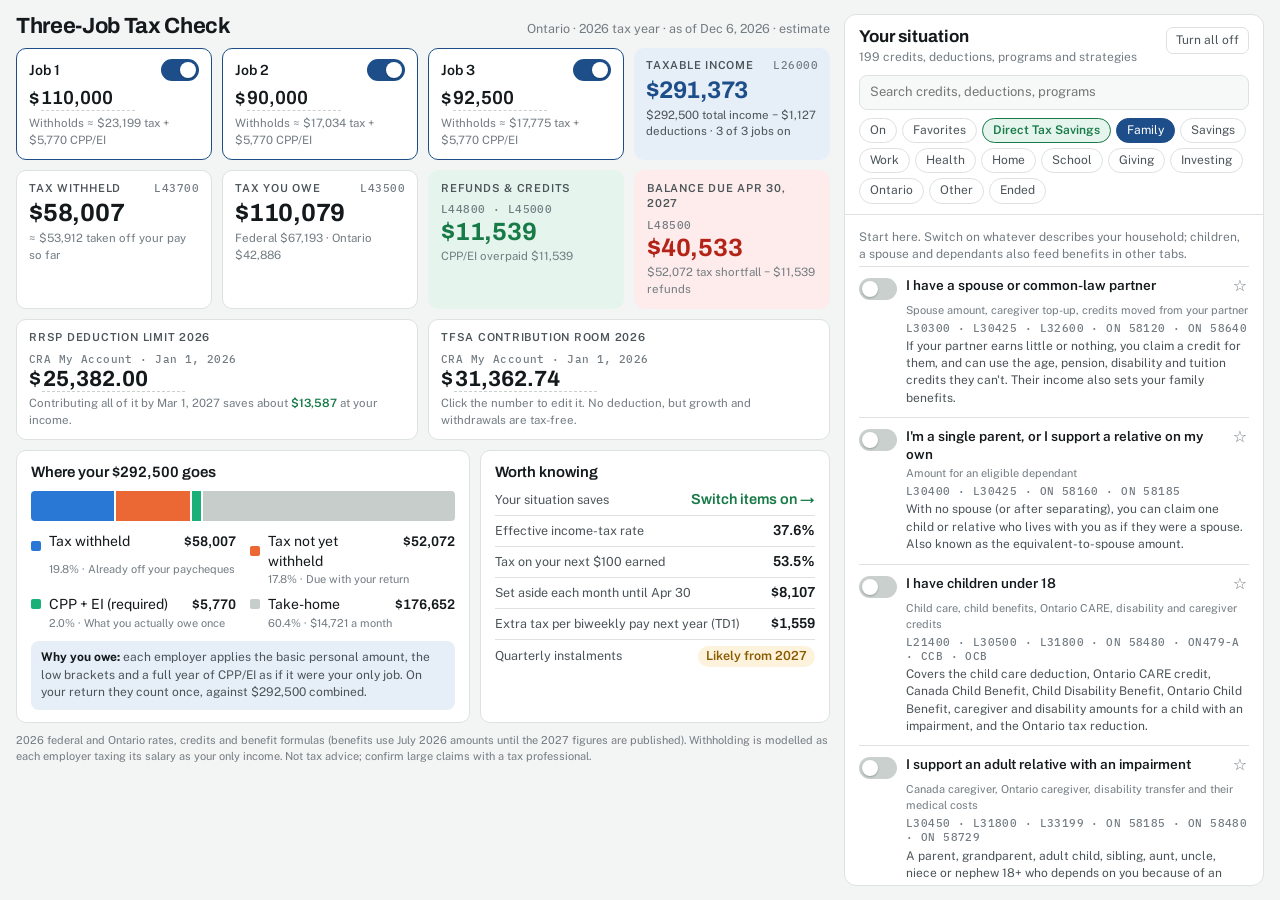
==== commit 20b1e4a4: "Add Direct Tax Savings tab (green)" ====
--- a/index.html
+++ b/index.html
@@ -12,7 +12,7 @@
 /* Layout: two panes on one screen — the tax console on the left, "Your situation" switches on the right (its list scrolls inside itself) */
 :root{
   --bg:#f3f5f4; --surface:#ffffff; --sunk:#f7f9f8; --ink:#14191c; --ink-2:#4b5458; --ink-3:#737c82; --line:#dde2e0; --line-2:#c9d0cd;
-  --accent:#1d4e89; --accent-soft:#e6eef8; --on-accent:#ffffff;
+  --accent:#1d4e89; --accent-soft:#e6eef8; --on-accent:#ffffff; --on-good:#ffffff;
   --s1:#2a78d6; --s2:#eb6834; --s3:#1baf7a; --s4:#c6cdca;
   --due:#b42318; --due-soft:#fdeceb; --good:#177a47; --good-soft:#e5f4ec; --warn:#8a5a00; --warn-soft:#fdf3dc;
   --f-display:"Archivo","Helvetica Neue",Arial,sans-serif;
@@ -21,13 +21,13 @@
 }
 @media (prefers-color-scheme: dark){:root:not([data-theme="light"]){
   --bg:#101315; --surface:#181c1f; --sunk:#14181a; --ink:#edf1ef; --ink-2:#b3bbbe; --ink-3:#8a9397; --line:#2a3033; --line-2:#3a4145;
-  --accent:#80b1ef; --accent-soft:#1a2a3d; --on-accent:#0d1a2a;
+  --accent:#80b1ef; --accent-soft:#1a2a3d; --on-accent:#0d1a2a; --on-good:#0b2416;
   --s1:#3987e5; --s2:#d95926; --s3:#199e70; --s4:#4b5357;
   --due:#ff8f85; --due-soft:#3a1a18; --good:#6cd39b; --good-soft:#14301f; --warn:#f0c060; --warn-soft:#352a12;
   color-scheme:dark}}
 :root[data-theme="dark"]{
   --bg:#101315; --surface:#181c1f; --sunk:#14181a; --ink:#edf1ef; --ink-2:#b3bbbe; --ink-3:#8a9397; --line:#2a3033; --line-2:#3a4145;
-  --accent:#80b1ef; --accent-soft:#1a2a3d; --on-accent:#0d1a2a;
+  --accent:#80b1ef; --accent-soft:#1a2a3d; --on-accent:#0d1a2a; --on-good:#0b2416;
   --s1:#3987e5; --s2:#d95926; --s3:#199e70; --s4:#4b5357;
   --due:#ff8f85; --due-soft:#3a1a18; --good:#6cd39b; --good-soft:#14301f; --warn:#f0c060; --warn-soft:#352a12;
   color-scheme:dark}
@@ -145,6 +145,11 @@
 .tab[aria-selected="true"]{background:var(--accent);border-color:var(--accent);color:var(--on-accent)}
 .tab .c{font:600 10.5px/1 var(--f-body);background:var(--accent-soft);color:var(--accent);border-radius:999px;padding:2px 5px}
 .tab[aria-selected="true"] .c{background:var(--on-accent);color:var(--accent)}
+.tab[data-tab="direct"]{background:var(--good-soft);border-color:var(--good);color:var(--good);font-weight:600}
+.tab[data-tab="direct"]:hover{color:var(--good);border-color:var(--good)}
+.tab[data-tab="direct"] .c{background:var(--good);color:var(--on-good)}
+.tab[data-tab="direct"][aria-selected="true"]{background:var(--good);border-color:var(--good);color:var(--on-good)}
+.tab[data-tab="direct"][aria-selected="true"] .c{background:var(--on-good);color:var(--good)}
 .sv-list{flex:1;min-height:0;overflow:auto;padding:4px 14px 14px;overscroll-behavior:contain}
 .sv-note{font-size:12px;color:var(--ink-3);padding:10px 0 2px;margin:0}
 
@@ -4650,16 +4655,40 @@
   val: (R, S, D) => ({ n: D.refund, t: D.refund ? fmt(D.refund) + " back" : "$0 with one job" })
 });
 
-const CAT_LABEL = { on: "On", fav: "Favorites", family: "Family", savings: "Savings", work: "Work", health: "Health", home: "Home", learning: "School", giving: "Giving", investing: "Investing", ontario: "Ontario", other: "Other", ended: "Ended" };
+const CAT_LABEL = { on: "On", fav: "Favorites", direct: "Direct Tax Savings", family: "Family", savings: "Savings", work: "Work", health: "Health", home: "Home", learning: "School", giving: "Giving", investing: "Investing", ontario: "Ontario", other: "Other", ended: "Ended" };
 const CAT_NOTE = {
   on: "Everything you've switched on, biggest saving first.",
   fav: "Options you've starred, whether they're on or off.",
+  direct: "Everything that lowers your taxable income, gives you a tax credit, or cuts your balance owing. Each one also stays in its own tab.",
   family: "Start here. Switch on whatever describes your household; children, a spouse and dependants also feed benefits in other tabs.",
   ontario: "Ontario-only credits and programs. The ones at the bottom are applied for you automatically.",
   ended: "These no longer exist for 2026. They're listed so you don't go looking for them.",
   other: "Special situations. The top-up credit at the bottom is applied automatically."
 };
 const BY = Object.fromEntries(ITEMS.map(d => [d.id, d]));
+
+// Direct Tax Savings: an overlap tab. An option qualifies when switching it on changes a deduction,
+// tax credit or refundable credit (not just benefits). Found by running each option; a few that are
+// $0 in these test cases are listed by hand, and benefit-only automatic rows are left out.
+const DIRECT = (() => {
+  const keys = ["ded", "dedTI", "capLoss", "fed", "on", "fedMed", "onMed", "fedMedOther", "onMedOther", "gifts", "giftsFull", "fedPol", "fedCr", "onCr", "onCrPost", "fedRef", "onRef", "redDeps"];
+  const set = new Set(["auto_on_reduction", "auto_lift", "auto_topup", "auto_cpp_ei", "auto_cwb", "rmes", "seniors_care_home", "inv_rental", "inv_collectibles"]);
+  const defs = d => { const v = {}; for (const f of d.fields || []) v[f.k] = f.def; if (d.rows) v.rows = [Object.fromEntries(d.rows.fields.map(f => [f.k, f.def]))]; return v; };
+  const autos = ITEMS.filter(d => d.kind === "auto").map(d => ({ def: d, v: {} }));
+  const ctxs = [[], ["spouse", "children", "pension_income"]];
+  for (const d of ITEMS) {
+    if (d.kind !== "calc" || set.has(d.id)) continue;
+    test: for (const ex of ctxs) for (const emp of [292500, 90000]) {
+      const list = [...autos, ...ex.filter(id => id !== d.id && BY[id]).map(id => ({ def: BY[id], v: defs(BY[id]) })), { def: d, v: defs(d) }];
+      try {
+        const a = compute(emp, list, null).C, b = compute(emp, list, d.id).C;
+        if (keys.some(k => Math.abs((a[k] || 0) - (b[k] || 0)) > 1e-9)) { set.add(d.id); break test; }
+      } catch (e) { /* an option that can't run in this test case is checked in the next one */ }
+    }
+  }
+  return set;
+})();
+const CAT_ORDER = ["family", "savings", "work", "health", "home", "learning", "giving", "investing", "ontario", "other"];
 const $ = id => document.getElementById(id);
 const esc = s => String(s == null ? "" : s).replace(/[&<>"]/g, c => ({ "&": "&amp;", "<": "&lt;", ">": "&gt;", '"': "&quot;" }[c]));
 const pct = n => (n * 100).toFixed(1) + "%";
@@ -4857,7 +4886,7 @@
   const wide = f.label.length > 38 ? " wide" : "";
   return `<label class="f${wide}" data-fk="${f.k}" for="${id}"><span>${esc(f.label)}${f.type === "pct" ? " (%)" : ""}</span>${ctl}</label>`;
 }
-const showCat = () => !!S.q.trim() || S.tab === "on" || S.tab === "fav";
+const showCat = () => !!S.q.trim() || S.tab === "on" || S.tab === "fav" || S.tab === "direct";
 const starBtn = d => { const f = !!S.fav[d.id]; return `<button type="button" class="star" data-star aria-pressed="${f}" aria-label="${f ? "Remove from" : "Add to"} favorites" title="${f ? "Remove from" : "Add to"} favorites">${f ? "★" : "☆"}</button>`; };
 function savedTag(d) {
   const s = S.sv[d.id];
@@ -4897,6 +4926,11 @@
     return ITEMS.filter(d => { const h = [d.q, d.name, d.hint, d.tags, d.lines, d.tip, CAT_LABEL[d.cat], S.sv[d.id] && S.sv[d.id].note].join(" ").toLowerCase(); return terms.every(t => h.includes(t)); });
   }
   if (S.tab === "fav") return ITEMS.filter(d => S.fav[d.id]);
+  if (S.tab === "direct") {
+    const ds = ITEMS.filter(d => DIRECT.has(d.id));
+    const byCat = c => ds.filter(d => d.cat === c && d.kind === "calc");
+    return [...CAT_ORDER.flatMap(byCat), ...ds.filter(d => d.kind === "auto")];
+  }
   if (S.tab === "on") return ITEMS.filter(d => (d.kind === "calc" || d.kind === "tip") && isOn(d)).sort((a, b) => (L.saves[b.id] || 0) - (L.saves[a.id] || 0));
   const inCat = ITEMS.filter(d => d.cat === S.tab);
   return [...inCat.filter(d => d.kind === "calc" || d.kind === "tip"), ...inCat.filter(d => d.kind === "auto"), ...inCat.filter(d => d.kind === "ended")];
@@ -4907,7 +4941,8 @@
   for (const d of ITEMS) if ((d.kind === "calc" || d.kind === "tip") && isOn(d)) { counts[d.cat] = (counts[d.cat] || 0) + 1; total++; }
   counts.on = total;
   counts.fav = ITEMS.filter(d => S.fav[d.id]).length;
-  const tabs = ["on", "fav", "family", "savings", "work", "health", "home", "learning", "giving", "investing", "ontario", "other", "ended"].filter(c => c === "on" || c === "fav" || ITEMS.some(d => d.cat === c));
+  counts.direct = ITEMS.filter(d => DIRECT.has(d.id) && d.kind === "calc" && isOn(d)).length;
+  const tabs = ["on", "fav", "direct", "family", "savings", "work", "health", "home", "learning", "giving", "investing", "ontario", "other", "ended"].filter(c => c === "on" || c === "fav" || c === "direct" || ITEMS.some(d => d.cat === c));
   $("svTabs").innerHTML = tabs.map(c => `<button type="button" class="tab" role="tab" data-tab="${c}" aria-selected="${!S.q && S.tab === c}">${CAT_LABEL[c]}${counts[c] ? `<span class="c">${counts[c]}</span>` : ""}</button>`).join("");
   const sit = L.base.net - L.R.net;
   $("svSum").innerHTML = total ? `${total} switched on · <b>saves ${fmt(sit)}</b>` : `${ITEMS.filter(d => d.kind !== "auto").length} credits, deductions, programs and strategies`;
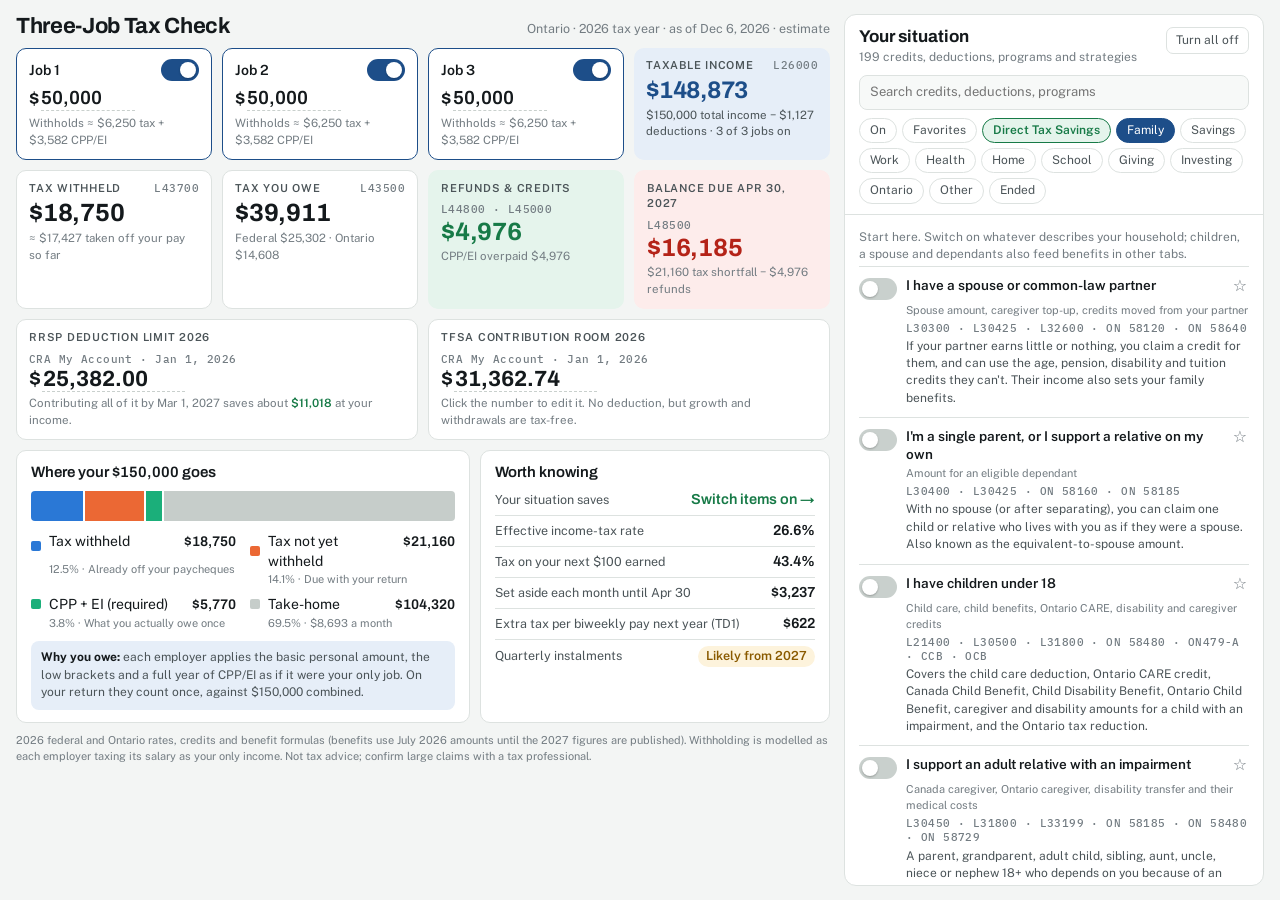
==== commit 8e425b40: "Set default salary for each job to $50,000" ====
--- a/index.html
+++ b/index.html
@@ -4696,9 +4696,9 @@
 
 const S = {
   jobs: [
-    { id: "j1", name: "Job 1", pay: 110000, on: true },
-    { id: "j2", name: "Job 2", pay: 90000, on: true },
-    { id: "j3", name: "Job 3", pay: 92500, on: true }
+    { id: "j1", name: "Job 1", pay: 50000, on: true },
+    { id: "j2", name: "Job 2", pay: 50000, on: true },
+    { id: "j3", name: "Job 3", pay: 50000, on: true }
   ],
   sv: {}, fav: {}, room: { rrsp: 25382, tfsa: 31362.74 }, tab: "family", q: ""
 };
